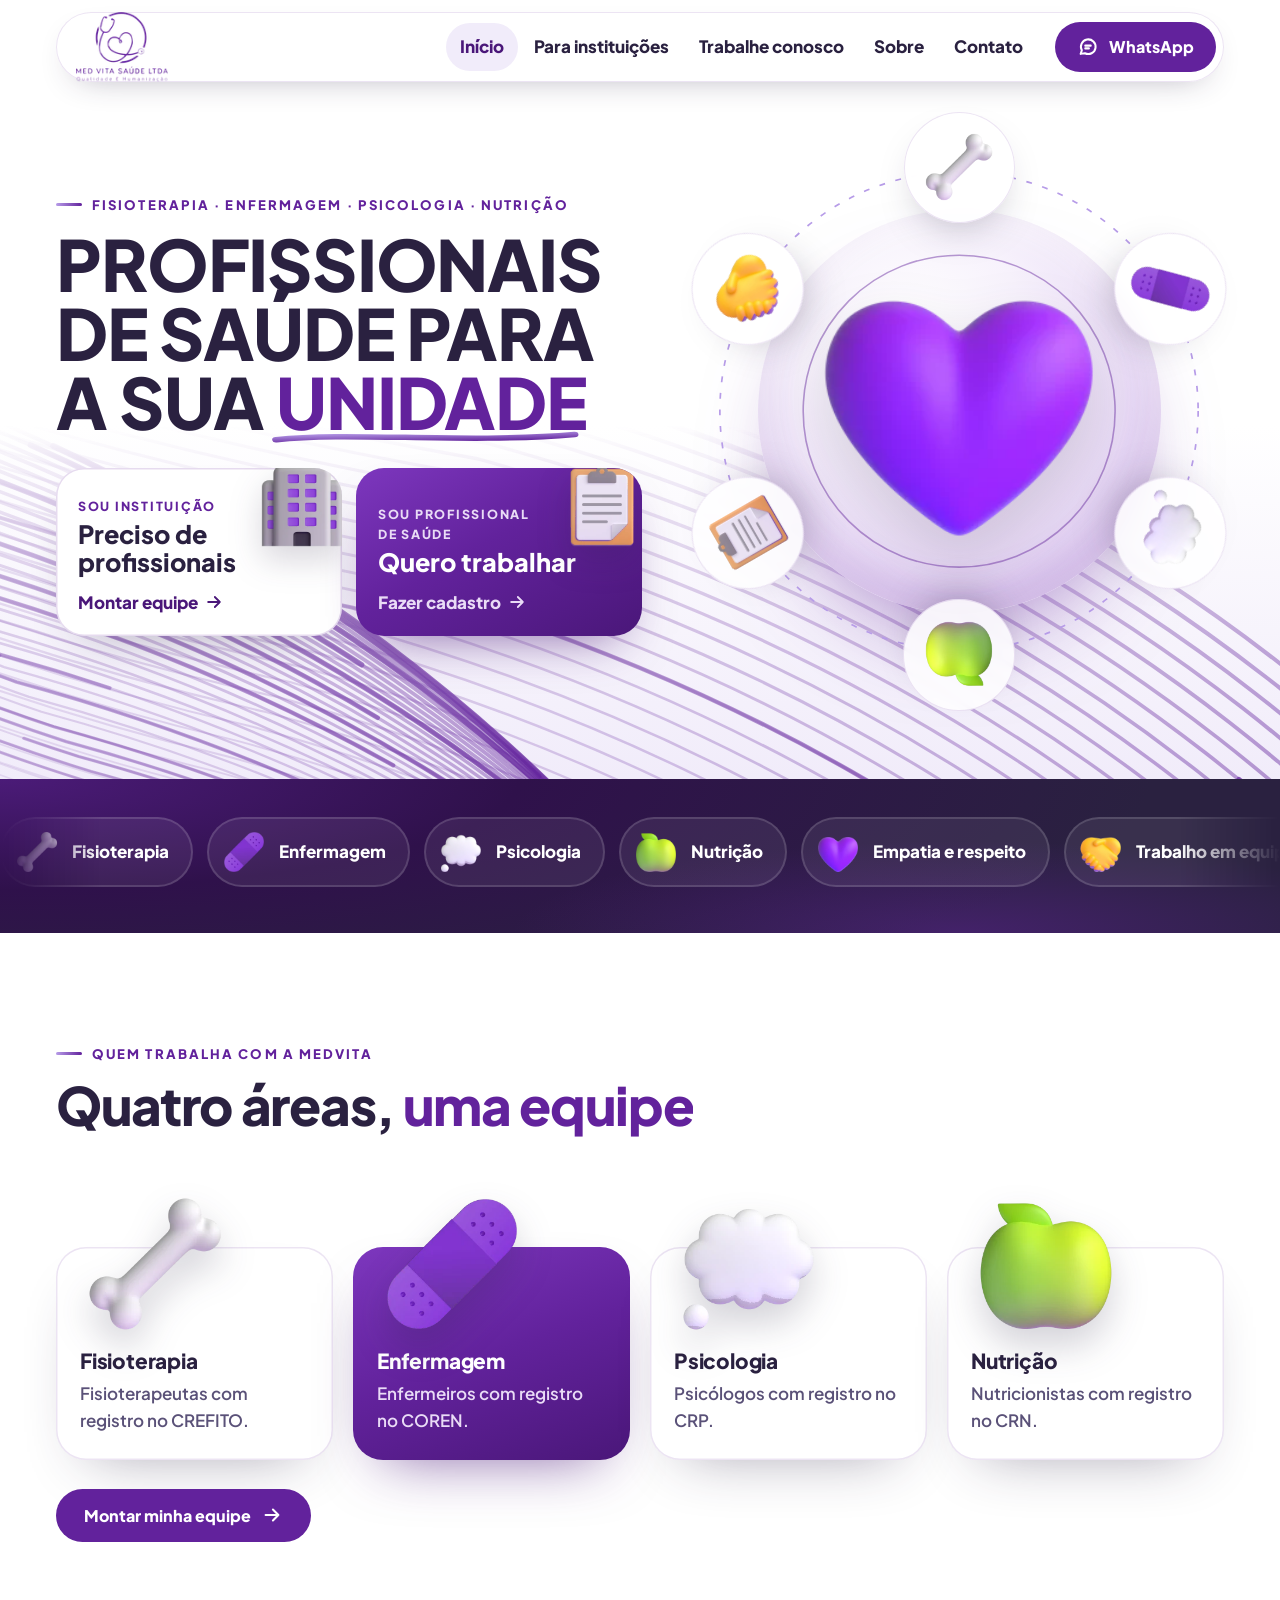
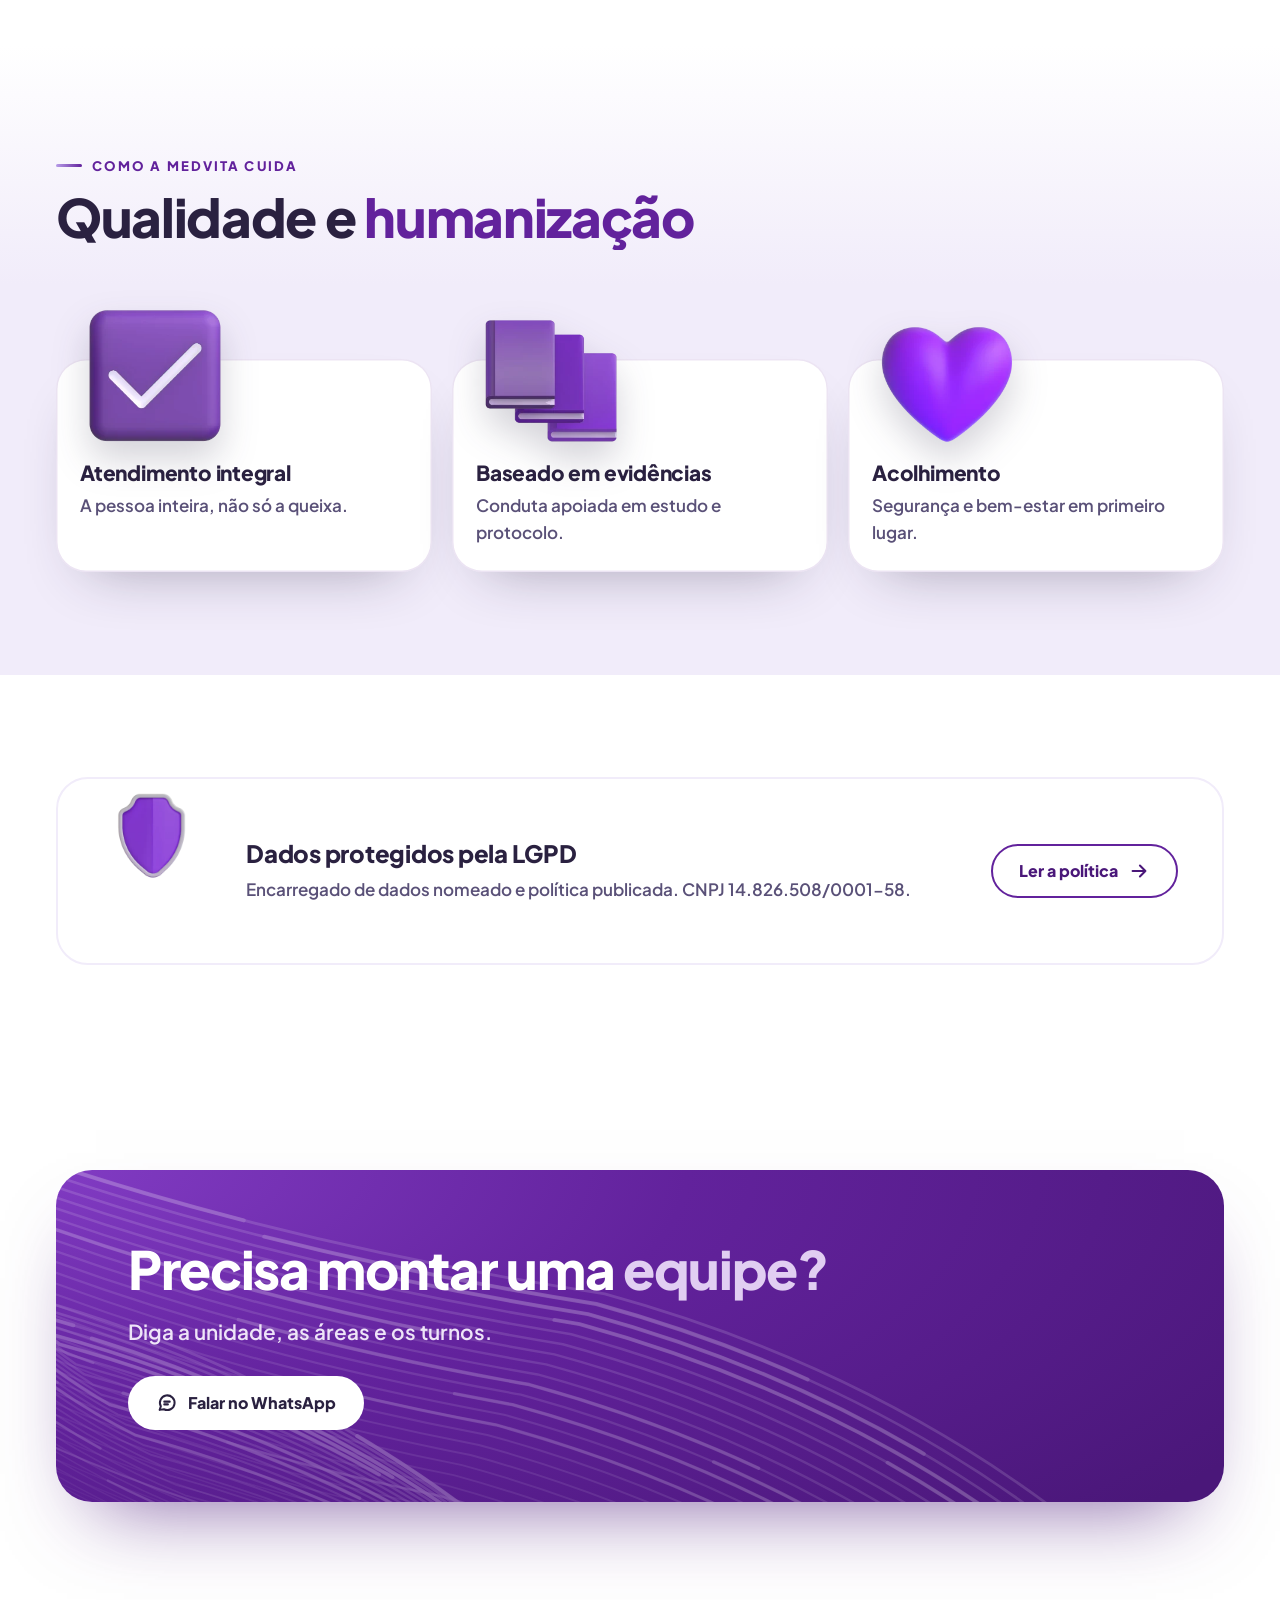
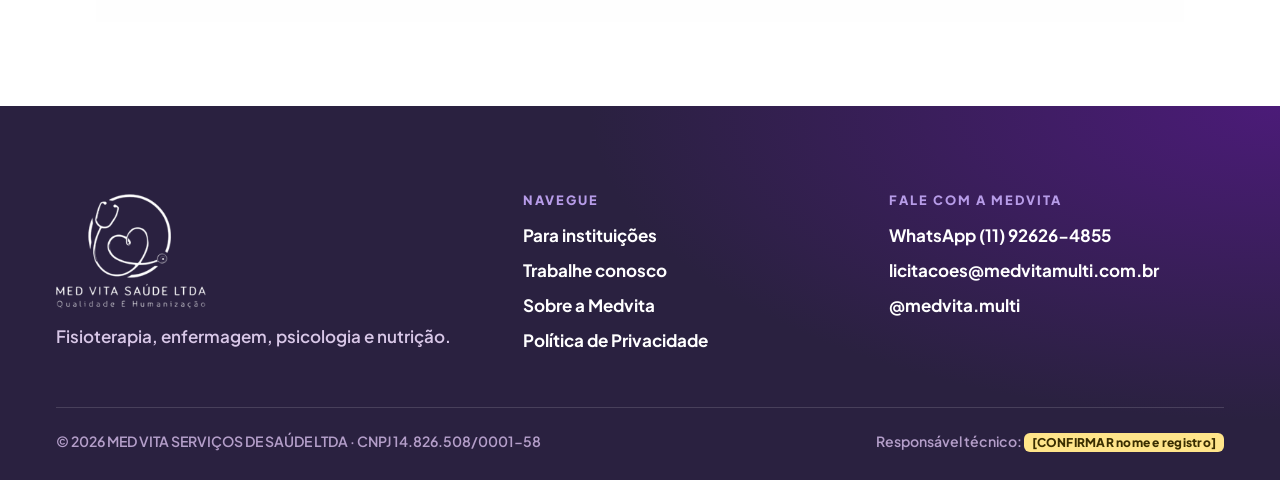
==== index.html @ 1e15c0a4 "Site da Medvita: primeira versão Co-Authored-By: Claude Opus 5.5 <noreply@anthropic.com> Claude-Sess" ====
<!DOCTYPE html>
<html lang="pt-BR">
<head>
<meta charset="UTF-8">
<meta name="viewport" content="width=device-width, initial-scale=1, viewport-fit=cover">
<script>document.documentElement.classList.add('js');try{if(sessionStorage.getItem('medvita-nav')==='1'&&!matchMedia('(prefers-reduced-motion: reduce)').matches){document.documentElement.classList.add('arriving');}sessionStorage.removeItem('medvita-nav')}catch(e){}</script>
<title>Medvita | Fisioterapia, enfermagem, psicologia e nutrição</title>
<meta name="description" content="Fisioterapeutas, enfermeiros, psicólogos e nutricionistas para instituições públicas e privadas. Monte a equipe e fale com a Medvita pelo WhatsApp.">
<link rel="canonical" href="https://dudugomes-student.github.io/medvita-site/">
<meta name="theme-color" content="#FFFFFF">
<meta property="og:title" content="Medvita | Fisioterapia, enfermagem, psicologia e nutrição">
<meta property="og:description" content="Fisioterapeutas, enfermeiros, psicólogos e nutricionistas para instituições públicas e privadas. Monte a equipe e fale com a Medvita pelo WhatsApp.">
<meta property="og:type" content="website">
<meta property="og:url" content="https://dudugomes-student.github.io/medvita-site/">
<meta property="og:image" content="https://dudugomes-student.github.io/medvita-site/assets/og-medvita.png">
<meta property="og:locale" content="pt_BR">
<meta name="twitter:card" content="summary_large_image">
<link rel="icon" href="assets/favicon.png" type="image/png">
<link rel="preload" href="fonts/plus-jakarta-sans-latin-800-normal.woff2" as="font" type="font/woff2" crossorigin>
<link rel="preload" href="fonts/plus-jakarta-sans-latin-600-normal.woff2" as="font" type="font/woff2" crossorigin>
<link rel="stylesheet" href="css/medvita.css">
<script type="application/ld+json">{"@context": "https://schema.org", "@type": "Organization", "name": "MED VITA SERVIÇOS DE SAÚDE LTDA", "alternateName": "Medvita", "url": "https://dudugomes-student.github.io/medvita-site/", "logo": "https://dudugomes-student.github.io/medvita-site/assets/logo.png", "telephone": "+55-11-92626-4855", "email": "licitacoes@medvitamulti.com.br", "taxID": "14.826.508/0001-58", "areaServed": "BR", "sameAs": ["https://www.instagram.com/medvita.multi/"]}</script><script src="js/main.js" defer></script><script src="js/paths-bg.js" defer></script><script src="js/motion.js" defer></script>
</head>
<body>
<a class="skip-link" href="#conteudo">Pular para o conteúdo</a>
<div class="curtain" aria-hidden="true"><div class="curtain-panel"><span class="curtain-badge"><img src="assets/logo-160.png" width="210" height="160" alt=""></span><span class="curtain-line"></span></div></div>
<div class="progress" aria-hidden="true"></div>
<svg width="0" height="0" style="position:absolute" aria-hidden="true" focusable="false"><defs><linearGradient id="traco" x1="0" y1="0" x2="1" y2="1"><stop offset="0" stop-color="#B79CE8"/><stop offset="1" stop-color="#62229C"/></linearGradient></defs></svg>
<header class="site-header">
  <div class="wrap header-bar">
    <a class="brand" href="index.html" aria-current="page"><picture><source type="image/webp" srcset="assets/logo-80.webp 105w, assets/logo-160.webp 210w" sizes="92px"><img src="assets/logo-80.png" srcset="assets/logo-80.png 105w, assets/logo-160.png 210w" sizes="92px" width="105" height="80" alt="Med Vita Saúde: página inicial"></picture></a>
    <button class="menu-toggle" type="button" aria-expanded="false" aria-controls="menu-principal" aria-label="Abrir menu"><svg class="icon i-open" viewBox="0 0 24 24" aria-hidden="true"><path d="M4 8h16M4 16h16"/></svg><svg class="icon i-close" viewBox="0 0 24 24" aria-hidden="true"><path d="m6 6 12 12M18 6 6 18"/></svg></button>
    <nav class="nav" id="menu-principal" aria-label="Principal">
      <ul class="nav-list"><li><a href="index.html" aria-current="page">Início</a></li><li><a href="para-instituicoes.html">Para instituições</a></li><li><a href="trabalhe-conosco.html">Trabalhe conosco</a></li><li><a href="sobre.html">Sobre</a></li><li><a href="contato.html">Contato</a></li></ul>
      <a class="btn btn-primary header-cta" href="https://wa.me/5511926264855" target="_blank" rel="noopener noreferrer"><svg class="icon" viewBox="0 0 24 24" aria-hidden="true"><path d="M4 19.5 5.3 15.6A8 8 0 1 1 8.6 18.8Z"/><path d="M9 10.5h6M9 13.5h4"/></svg><span>WhatsApp</span><span class="sr-only"> (abre em nova aba)</span></a>
    </nav>
  </div>
</header>
<main id="conteudo" tabindex="-1">
<section class="hero" aria-labelledby="hero-title"><div class="paths-bg" data-paths aria-hidden="true"></div>
  <div class="wrap hero-grid">
    <div>
      <p class="kicker">Fisioterapia · Enfermagem · Psicologia · Nutrição</p>
      <h1 class="display" id="hero-title" data-draw>Profissionais de saúde para a sua <span class="stroke">unidade<svg viewBox="0 0 100 10" preserveAspectRatio="none" aria-hidden="true"><path class="draw" pathLength="1" style="--delay:.5s;--dur:1.1s" d="M2 6.5C26 2.5 62 8.5 98 4"/></svg></span></h1>
      <div class="doors">
        <a class="door" data-tilt href="para-instituicoes.html"><img class="door-img" src="assets/3d/predio.webp" width="256" height="256" alt="" aria-hidden="true" loading="lazy" decoding="async"><small>Sou instituição</small><strong>Preciso de profissionais</strong><span class="go">Montar equipe <svg class="icon" viewBox="0 0 24 24" aria-hidden="true"><path d="M5 12h14M13 6l6 6-6 6"/></svg></span></a>
        <a class="door door-blue" data-tilt href="trabalhe-conosco.html"><img class="door-img" src="assets/3d/prancheta.webp" width="256" height="256" alt="" aria-hidden="true" loading="lazy" decoding="async"><small>Sou profissional de saúde</small><strong>Quero trabalhar</strong><span class="go">Fazer cadastro <svg class="icon" viewBox="0 0 24 24" aria-hidden="true"><path d="M5 12h14M13 6l6 6-6 6"/></svg></span></a>
      </div>
    </div>
    <figure class="orbit-stage" role="img" aria-label="Coração roxo em 3D no centro, com osso, curativo, balão de pensamento, maçã, prancheta e aperto de mãos girando em volta.">
  <span class="orbit-glow" aria-hidden="true"></span>
  <svg class="orbit-ring" viewBox="0 0 100 100" aria-hidden="true"><circle cx="50" cy="50" r="49"/></svg>
  <svg class="orbit-ring orbit-ring-2" viewBox="0 0 100 100" aria-hidden="true"><circle cx="50" cy="50" r="49"/></svg>
  <ul class="orbit" aria-hidden="true"><li style="--i:0;--n:6"><span class="orbit-item"><img class="orbit-img" src="assets/3d/osso.webp" width="256" height="256" alt="" aria-hidden="true" loading="lazy" decoding="async"></span></li><li style="--i:1;--n:6"><span class="orbit-item"><img class="orbit-img" src="assets/3d/curativo.webp" width="256" height="256" alt="" aria-hidden="true" loading="lazy" decoding="async"></span></li><li style="--i:2;--n:6"><span class="orbit-item"><img class="orbit-img" src="assets/3d/pensamento.webp" width="256" height="256" alt="" aria-hidden="true" loading="lazy" decoding="async"></span></li><li style="--i:3;--n:6"><span class="orbit-item"><img class="orbit-img" src="assets/3d/maca.webp" width="256" height="256" alt="" aria-hidden="true" loading="lazy" decoding="async"></span></li><li style="--i:4;--n:6"><span class="orbit-item"><img class="orbit-img" src="assets/3d/prancheta.webp" width="256" height="256" alt="" aria-hidden="true" loading="lazy" decoding="async"></span></li><li style="--i:5;--n:6"><span class="orbit-item"><img class="orbit-img" src="assets/3d/maos.webp" width="256" height="256" alt="" aria-hidden="true" loading="lazy" decoding="async"></span></li></ul>
  <span class="orbit-center" data-depth="0.15"><img class="orbit-hub" src="assets/3d/coracao.webp" width="256" height="256" alt="" aria-hidden="true" fetchpriority="high"></span>
</figure>
  </div>
</section>

<section class="band-navy band-thin" aria-label="Áreas e valores"><div class="marquee" aria-label="Áreas e valores"><ul class="mq-track"><li><img class="mq-img" src="assets/3d/osso.webp" width="256" height="256" alt="" aria-hidden="true" loading="lazy" decoding="async"><span>Fisioterapia</span></li><li><img class="mq-img" src="assets/3d/curativo.webp" width="256" height="256" alt="" aria-hidden="true" loading="lazy" decoding="async"><span>Enfermagem</span></li><li><img class="mq-img" src="assets/3d/pensamento.webp" width="256" height="256" alt="" aria-hidden="true" loading="lazy" decoding="async"><span>Psicologia</span></li><li><img class="mq-img" src="assets/3d/maca.webp" width="256" height="256" alt="" aria-hidden="true" loading="lazy" decoding="async"><span>Nutrição</span></li><li><img class="mq-img" src="assets/3d/coracao.webp" width="256" height="256" alt="" aria-hidden="true" loading="lazy" decoding="async"><span>Empatia e respeito</span></li><li><img class="mq-img" src="assets/3d/maos.webp" width="256" height="256" alt="" aria-hidden="true" loading="lazy" decoding="async"><span>Trabalho em equipe</span></li><li><img class="mq-img" src="assets/3d/escudo.webp" width="256" height="256" alt="" aria-hidden="true" loading="lazy" decoding="async"><span>Integridade</span></li><li><img class="mq-img" src="assets/3d/livros.webp" width="256" height="256" alt="" aria-hidden="true" loading="lazy" decoding="async"><span>Cuidado baseado em evidências</span></li></ul><ul class="mq-track" aria-hidden="true"><li><img class="mq-img" src="assets/3d/osso.webp" width="256" height="256" alt="" aria-hidden="true" loading="lazy" decoding="async"><span>Fisioterapia</span></li><li><img class="mq-img" src="assets/3d/curativo.webp" width="256" height="256" alt="" aria-hidden="true" loading="lazy" decoding="async"><span>Enfermagem</span></li><li><img class="mq-img" src="assets/3d/pensamento.webp" width="256" height="256" alt="" aria-hidden="true" loading="lazy" decoding="async"><span>Psicologia</span></li><li><img class="mq-img" src="assets/3d/maca.webp" width="256" height="256" alt="" aria-hidden="true" loading="lazy" decoding="async"><span>Nutrição</span></li><li><img class="mq-img" src="assets/3d/coracao.webp" width="256" height="256" alt="" aria-hidden="true" loading="lazy" decoding="async"><span>Empatia e respeito</span></li><li><img class="mq-img" src="assets/3d/maos.webp" width="256" height="256" alt="" aria-hidden="true" loading="lazy" decoding="async"><span>Trabalho em equipe</span></li><li><img class="mq-img" src="assets/3d/escudo.webp" width="256" height="256" alt="" aria-hidden="true" loading="lazy" decoding="async"><span>Integridade</span></li><li><img class="mq-img" src="assets/3d/livros.webp" width="256" height="256" alt="" aria-hidden="true" loading="lazy" decoding="async"><span>Cuidado baseado em evidências</span></li></ul></div></section>

<section class="section" aria-labelledby="areas-title"><div class="wrap">
  <div class="section-head reveal">
    <p class="kicker">Quem trabalha com a Medvita</p>
    <h2 class="title" id="areas-title">Quatro áreas, <span class="blue">uma equipe</span></h2>
  </div>
  <div class="tiles"><article class="tile reveal" data-tilt style="--d:0.00s"><span class="tile-art"><img class="art3d" src="assets/3d/osso.webp" width="256" height="256" alt="" aria-hidden="true" loading="lazy" decoding="async"></span><h3>Fisioterapia</h3><p>Fisioterapeutas com registro no CREFITO.</p></article><article class="tile tile-blue reveal" data-tilt style="--d:0.08s"><span class="tile-art"><img class="art3d" src="assets/3d/curativo.webp" width="256" height="256" alt="" aria-hidden="true" loading="lazy" decoding="async"></span><h3>Enfermagem</h3><p>Enfermeiros com registro no COREN.</p></article><article class="tile reveal" data-tilt style="--d:0.16s"><span class="tile-art"><img class="art3d" src="assets/3d/pensamento.webp" width="256" height="256" alt="" aria-hidden="true" loading="lazy" decoding="async"></span><h3>Psicologia</h3><p>Psicólogos com registro no CRP.</p></article><article class="tile reveal" data-tilt style="--d:0.24s"><span class="tile-art"><img class="art3d" src="assets/3d/maca.webp" width="256" height="256" alt="" aria-hidden="true" loading="lazy" decoding="async"></span><h3>Nutrição</h3><p>Nutricionistas com registro no CRN.</p></article></div>
  <div class="btn-row reveal"><a class="btn btn-primary" href="para-instituicoes.html"><span>Montar minha equipe</span><svg class="icon" viewBox="0 0 24 24" aria-hidden="true"><path d="M5 12h14M13 6l6 6-6 6"/></svg></a></div>
</div></section>

<section class="section section-sky" aria-labelledby="jeito-title"><div class="wrap">
  <div class="section-head reveal">
    <p class="kicker">Como a Medvita cuida</p>
    <h2 class="title" id="jeito-title">Qualidade e <span class="blue">humanização</span></h2>
  </div>
  <div class="tiles tiles-3"><article class="tile reveal" data-tilt style="--d:0.00s"><span class="tile-art"><img class="art3d" src="assets/3d/check.webp" width="256" height="256" alt="" aria-hidden="true" loading="lazy" decoding="async"></span><h3>Atendimento integral</h3><p>A pessoa inteira, não só a queixa.</p></article><article class="tile reveal" data-tilt style="--d:0.08s"><span class="tile-art"><img class="art3d" src="assets/3d/livros.webp" width="256" height="256" alt="" aria-hidden="true" loading="lazy" decoding="async"></span><h3>Baseado em evidências</h3><p>Conduta apoiada em estudo e protocolo.</p></article><article class="tile reveal" data-tilt style="--d:0.16s"><span class="tile-art"><img class="art3d" src="assets/3d/coracao.webp" width="256" height="256" alt="" aria-hidden="true" loading="lazy" decoding="async"></span><h3>Acolhimento</h3><p>Segurança e bem-estar em primeiro lugar.</p></article></div>
</div></section>

<section class="section" aria-label="Proteção de dados"><div class="wrap"><div class="trust reveal">
  <span class="float trust-float" data-depth="0.2"><img class="trust-art" src="assets/3d/escudo.webp" width="256" height="256" alt="" aria-hidden="true" loading="lazy" decoding="async"></span>
  <div><h2 class="subtitle">Dados protegidos pela LGPD</h2>
  <p>Encarregado de dados nomeado e política publicada. CNPJ 14.826.508/0001-58.</p></div>
  <a class="btn btn-outline" href="privacidade.html"><span>Ler a política</span><svg class="icon" viewBox="0 0 24 24" aria-hidden="true"><path d="M5 12h14M13 6l6 6-6 6"/></svg></a>
</div></div></section>

<section class="section" aria-labelledby="cta-title"><div class="wrap">
  <div class="cta reveal"><div class="paths-bg paths-light" data-paths aria-hidden="true"></div>
    <h2 class="title" id="cta-title">Precisa montar uma <span class="blue">equipe?</span></h2>
    <p class="lede">Diga a unidade, as áreas e os turnos.</p>
    <div class="btn-row"><a class="btn btn-white" href="https://wa.me/5511926264855" target="_blank" rel="noopener noreferrer"><svg class="icon" viewBox="0 0 24 24" aria-hidden="true"><path d="M4 19.5 5.3 15.6A8 8 0 1 1 8.6 18.8Z"/><path d="M9 10.5h6M9 13.5h4"/></svg><span>Falar no WhatsApp</span><span class="sr-only"> (abre em nova aba)</span></a></div>
  </div>
</div></section>

</main>
<footer class="site-footer">
  <div class="wrap">
    <div class="footer-grid">
      <div class="footer-brand">
        <img src="assets/logo-branco-160.png" width="210" height="160" alt="Med Vita Saúde: Qualidade e Humanização" loading="lazy">
        <p>Fisioterapia, enfermagem, psicologia e nutrição.</p>
      </div>
      <div>
        <h2>Navegue</h2>
        <ul>
          <li><a href="para-instituicoes.html">Para instituições</a></li>
          <li><a href="trabalhe-conosco.html">Trabalhe conosco</a></li>
          <li><a href="sobre.html">Sobre a Medvita</a></li>
          <li><a href="privacidade.html">Política de Privacidade</a></li>
        </ul>
      </div>
      <div>
        <h2>Fale com a Medvita</h2>
        <ul>
          <li><a href="https://wa.me/5511926264855" target="_blank" rel="noopener noreferrer">WhatsApp (11) 92626-4855<span class="sr-only"> (abre em nova aba)</span></a></li>
          <li><a href="mailto:licitacoes@medvitamulti.com.br">licitacoes@medvitamulti.com.br</a></li>
          <li><a href="https://www.instagram.com/medvita.multi/" target="_blank" rel="noopener noreferrer">@medvita.multi<span class="sr-only"> (abre em nova aba)</span></a></li>
        </ul>
      </div>
    </div>
    <div class="legal">
      <span>© <span data-year>2026</span> MED VITA SERVIÇOS DE SAÚDE LTDA · CNPJ 14.826.508/0001-58</span>
      <span>Responsável técnico: <mark class="confirmar">[CONFIRMAR nome e registro]</mark></span>
    </div>
  </div>
</footer>
<nav class="mobile-bar" aria-label="Atalhos">
  <a class="btn btn-primary" href="https://wa.me/5511926264855" target="_blank" rel="noopener noreferrer"><svg class="icon" viewBox="0 0 24 24" aria-hidden="true"><path d="M4 19.5 5.3 15.6A8 8 0 1 1 8.6 18.8Z"/><path d="M9 10.5h6M9 13.5h4"/></svg><span>WhatsApp</span><span class="sr-only"> (abre em nova aba)</span></a>
  <a class="btn btn-outline" href="para-instituicoes.html"><span>Montar equipe</span></a>
</nav>
</body>
</html>
---- css/medvita.css ----
/* Medvita — sistema visual "cuidado em equipe". Fonte da verdade dos tokens; ver DESIGN.md. */


@font-face { font-family: "Plus Jakarta Sans"; font-weight: 500; font-style: normal; font-display: swap; src: url("../fonts/plus-jakarta-sans-latin-500-normal.woff2") format("woff2"); }
@font-face { font-family: "Plus Jakarta Sans"; font-weight: 600; font-style: normal; font-display: swap; src: url("../fonts/plus-jakarta-sans-latin-600-normal.woff2") format("woff2"); }
@font-face { font-family: "Plus Jakarta Sans"; font-weight: 700; font-style: normal; font-display: swap; src: url("../fonts/plus-jakarta-sans-latin-700-normal.woff2") format("woff2"); }
@font-face { font-family: "Plus Jakarta Sans"; font-weight: 800; font-style: normal; font-display: swap; src: url("../fonts/plus-jakarta-sans-latin-800-normal.woff2") format("woff2"); }

:root {
  --blue: #62229C;        /* traço, destaques, botões */
  --blue-deep: #4A1779;   /* hover e texto pequeno em azul */
  --navy: #2A2140;        /* títulos */
  --gray: #5A5178;        /* texto de apoio */
  --sky: #F1ECFA;         /* preenchimentos, fundo de seção */
  --mist: #B79CE8;        /* início do degradê do traço */
  --white: #FFFFFF;
  --line: linear-gradient(90deg, var(--mist), var(--blue));
  --r-pill: 999px;
  --r-card: 28px;
  --gutter: clamp(16px, 4.5vw, 56px);
  --max: 1200px;
  --section: clamp(72px, 10vw, 136px);
  --ease: cubic-bezier(.22, 1, .36, 1);
  --shadow: 0 24px 60px -28px rgba(42, 33, 64, .28);
  color-scheme: light;
}

*, *::before, *::after { box-sizing: border-box; }
html { -webkit-text-size-adjust: 100%; scroll-behavior: smooth; scroll-padding-top: 96px; }
@media (prefers-reduced-motion: reduce) { html { scroll-behavior: auto; } }
body {
  margin: 0; font-family: "Plus Jakarta Sans", system-ui, sans-serif; font-weight: 600;
  font-size: clamp(1rem, .96rem + .2vw, 1.0625rem); line-height: 1.6; color: var(--navy);
  background: var(--white); text-rendering: optimizeLegibility; overflow-x: clip;
}
html.menu-open { overflow: hidden; }
img, svg { display: block; max-width: 100%; }
a { color: var(--blue-deep); text-decoration-thickness: 2px; text-underline-offset: 3px; }
a:hover { color: var(--blue); }
:focus-visible { outline: 3px solid var(--blue); outline-offset: 3px; border-radius: 6px; }
p { margin: 0 0 1em; }
h1, h2, h3 { margin: 0; line-height: 1.05; letter-spacing: -.01em; text-wrap: balance; }
.sr-only { position: absolute; width: 1px; height: 1px; padding: 0; margin: -1px; overflow: hidden; clip: rect(0 0 0 0); white-space: nowrap; border: 0; }
.skip-link { position: absolute; left: 16px; top: -60px; z-index: 100; background: var(--navy); color: var(--white); padding: 10px 18px; border-radius: var(--r-pill); }
.skip-link:focus { top: 12px; }
.wrap { width: min(100% - 2 * var(--gutter), var(--max)); margin-inline: auto; }

/* Tipografia */
.kicker { font-weight: 800; font-size: .8125rem; letter-spacing: .16em; text-transform: uppercase; color: var(--blue); margin: 0 0 14px; }
.display { font-weight: 800; text-transform: uppercase; font-size: clamp(2.3rem, 1.3rem + 4.2vw, 4.4rem); line-height: .98; }
.title { font-weight: 800; text-transform: uppercase; font-size: clamp(1.9rem, 1.2rem + 2.8vw, 3.4rem); line-height: 1.02; }
.subtitle { font-weight: 800; font-size: clamp(1.2rem, 1.05rem + .6vw, 1.5rem); line-height: 1.2; }
.lede { font-size: clamp(1.08rem, 1rem + .4vw, 1.3rem); color: var(--gray); max-width: 38em; }
.blue { color: var(--blue); }
.muted { color: var(--gray); }
/* Sublinhado em traço que se desenha sob a palavra-chave */
.stroke { position: relative; display: inline-block; white-space: nowrap; color: var(--blue); }
.stroke svg { position: absolute; left: -2%; right: -2%; width: 104%; bottom: -.16em; height: .3em; overflow: visible; }
.stroke path { fill: none; stroke: url(#traco); stroke-width: 2.6; stroke-linecap: round; }
@media (max-width: 600px) {
  .stroke { display: inline; white-space: normal; text-decoration: underline; text-decoration-color: var(--mist); text-decoration-thickness: .1em; text-underline-offset: .14em; }
  .stroke svg { display: none; }
}

/* Botões */
.btn {
  display: inline-flex; align-items: center; justify-content: center; gap: 10px; min-height: 52px; padding: 12px 26px;
  border-radius: var(--r-pill); border: 2px solid transparent; font: inherit; font-weight: 800; font-size: 1rem;
  text-decoration: none; cursor: pointer; transition: background .2s, color .2s, border-color .2s, transform .2s var(--ease);
}
.btn:active { transform: translateY(1px); }
.btn .icon { width: 22px; height: 22px; flex: none; }
.btn-primary { background: var(--blue); color: var(--white); }
.btn-primary:hover { background: var(--blue-deep); color: var(--white); }
.btn-outline { background: var(--white); color: var(--blue-deep); border-color: var(--blue); }
.btn-outline:hover { background: var(--sky); color: var(--blue-deep); }
.btn-white { background: var(--white); color: var(--navy); }
.btn-white:hover { background: var(--sky); color: var(--navy); }
.btn-row { display: flex; flex-wrap: wrap; gap: 12px; margin-top: 28px; }
.icon { width: 1.25em; height: 1.25em; flex: none; fill: none; stroke: currentColor; stroke-width: 2.2; stroke-linecap: round; stroke-linejoin: round; }

/* Cabeçalho */
.site-header { position: sticky; top: 0; z-index: 50; background: rgba(255,255,255,.92); backdrop-filter: blur(12px); -webkit-backdrop-filter: blur(12px); transition: box-shadow .25s; }
html.header-scrolled .site-header { box-shadow: 0 1px 0 rgba(42,33,64,.08), 0 10px 30px -18px rgba(42,33,64,.25); }
.header-bar { display: flex; align-items: center; justify-content: space-between; gap: 20px; min-height: 76px; }
.brand { display: block; flex: none; }
.brand img { width: 158px; height: auto; }
.nav { display: flex; align-items: center; gap: 8px; }
.nav-list { display: flex; gap: 2px; list-style: none; margin: 0; padding: 0; }
.nav-list a { display: block; padding: 10px 14px; border-radius: var(--r-pill); color: var(--navy); font-weight: 800; text-decoration: none; }
.nav-list a:hover { background: var(--sky); color: var(--navy); }
.nav-list a[aria-current="page"] { color: var(--blue); box-shadow: inset 0 -3px 0 var(--blue); border-radius: 0; }
.header-cta { min-height: 46px; padding: 10px 20px; margin-left: 10px; }
.menu-toggle { display: none; width: 48px; height: 48px; border-radius: 50%; border: 2px solid var(--sky); background: var(--white); color: var(--navy); cursor: pointer; padding: 0; }
.menu-toggle .icon { width: 24px; height: 24px; margin: auto; }
.menu-toggle .i-close { display: none; }
.menu-toggle[aria-expanded="true"] .i-open { display: none; }
.menu-toggle[aria-expanded="true"] .i-close { display: block; }
@media (max-width: 1020px) {
  .menu-toggle { display: grid; }
  .nav { position: fixed; inset: 76px 0 0; background: var(--white); flex-direction: column; align-items: stretch; gap: 0; padding: 12px var(--gutter) 40px; overflow-y: auto; visibility: hidden; opacity: 0; transform: translateY(-8px); transition: opacity .2s, transform .2s var(--ease), visibility 0s .2s; }
  .nav.is-open { visibility: visible; opacity: 1; transform: none; transition: opacity .2s, transform .25s var(--ease); }
  .nav-list { flex-direction: column; }
  .nav-list a { padding: 16px 4px; font-size: 1.35rem; border-radius: 0; border-bottom: 1px solid var(--sky); }
  .nav-list a[aria-current="page"] { box-shadow: inset 4px 0 0 var(--blue); padding-left: 16px; }
  .header-cta { margin: 24px 0 0; }
}

/* Seções */
main { display: block; }
.section { padding-block: var(--section); }
.section-sky { background: linear-gradient(180deg, var(--white), var(--sky) 38%); }
.section-head { max-width: 760px; margin-bottom: clamp(32px, 5vw, 56px); }
.section-head .lede { margin-top: 18px; }

/* Topo */
.hero { padding-block: clamp(36px, 6vw, 80px) clamp(56px, 8vw, 104px); background: linear-gradient(180deg, var(--white) 55%, var(--sky)); }
.hero-grid { display: grid; grid-template-columns: minmax(0, 1.2fr) minmax(0, .8fr); gap: clamp(24px, 4vw, 56px); align-items: center; }
.hero .lede { margin-top: 24px; }
.hero-note { margin: 18px 0 0; font-weight: 800; color: var(--navy); }
@media (max-width: 860px) { .hero-grid { grid-template-columns: 1fr; } .hero-art { max-width: 520px; margin-inline: auto; width: 100%; } }
/* traço que se desenha (sublinhado dos títulos) */
.js .draw { stroke-dasharray: 1; stroke-dashoffset: 1; }
.js .is-drawn .draw { animation: draw var(--dur, 1.6s) var(--ease) var(--delay, 0s) forwards; }
@keyframes draw { to { stroke-dashoffset: 0; } }
.page-hero { padding-block: clamp(36px, 6vw, 80px) clamp(40px, 6vw, 72px); background: linear-gradient(180deg, var(--white) 40%, var(--sky)); }
.page-hero .lede { margin-top: 22px; }
.crumbs { font-size: .9rem; color: var(--gray); margin-bottom: 18px; }
.crumbs a { color: var(--gray); }

/* Fundo de curvas que fluem (js/paths-bg.js) */
.hero, .page-hero { position: relative; isolation: isolate; overflow: hidden; }
.paths-bg { position: absolute; inset: 0; z-index: -1; color: var(--blue); pointer-events: none;
  -webkit-mask-image: linear-gradient(90deg, rgba(0,0,0,.32) 0%, rgba(0,0,0,.32) 42%, #000 78%);
          mask-image: linear-gradient(90deg, rgba(0,0,0,.32) 0%, rgba(0,0,0,.32) 42%, #000 78%); }
.paths-bg svg { position: absolute; inset: 0; width: 100%; height: 100%; }
.paths-bg.paths-light { color: var(--mist); z-index: 0; -webkit-mask-image: none; mask-image: none; opacity: .45; }
.cta > :not(.paths-bg) { position: relative; z-index: 1; }
@media (max-width: 860px) { .paths-bg { -webkit-mask-image: linear-gradient(180deg, rgba(0,0,0,.3), rgba(0,0,0,.3) 55%, #000); mask-image: linear-gradient(180deg, rgba(0,0,0,.3), rgba(0,0,0,.3) 55%, #000); } }

/* Duas portas: hospital / médico */
.doors { display: grid; grid-template-columns: repeat(2, minmax(0, 1fr)); gap: 16px; margin-top: 36px; max-width: 640px; }
.door { display: flex; flex-direction: column; gap: 4px; padding: 20px 22px; border-radius: 22px; background: var(--white); border: 2px solid var(--sky); text-decoration: none; color: var(--navy); transition: border-color .2s, transform .25s var(--ease), box-shadow .25s; }
.door:hover { border-color: var(--blue); color: var(--navy); transform: translateY(-3px); box-shadow: var(--shadow); }
.door small { font-size: .78rem; font-weight: 800; letter-spacing: .14em; text-transform: uppercase; color: var(--blue); }
.door strong { font-weight: 800; font-size: 1.08rem; line-height: 1.3; }
.door .go .icon { width: 20px; height: 20px; transition: transform .25s var(--ease); }
.door:hover .go .icon { transform: translateX(4px); }
.door .go { margin-top: 8px; font-weight: 800; color: var(--blue-deep); display: inline-flex; gap: 6px; align-items: center; }
@media (max-width: 520px) { .doors { grid-template-columns: 1fr; } }

/* Chips de especialidade */
.chips { display: flex; flex-wrap: wrap; gap: 10px; list-style: none; margin: 0; padding: 0; }
.chips li { padding: 10px 20px; border-radius: var(--r-pill); border: 2.5px solid var(--blue); background: var(--white); color: var(--blue-deep); font-weight: 800; }
.chips li:nth-child(5n+2) { background: var(--blue); color: var(--white); }

/* Cartões de serviço */
.cards { display: grid; grid-template-columns: repeat(auto-fit, minmax(min(100%, 250px), 1fr)); gap: 18px; }
.card { background: var(--white); border-radius: var(--r-card); padding: 28px; box-shadow: var(--shadow); border: 1px solid rgba(98,34,156,.12); }
.card .card-icon { width: 52px; height: 52px; border-radius: 50%; background: var(--sky); color: var(--blue); display: grid; place-items: center; margin-bottom: 18px; }
.card .card-icon .icon { width: 28px; height: 28px; stroke-width: 2.4; }
.card h3 { font-weight: 800; font-size: 1.25rem; line-height: 1.2; margin-bottom: 10px; }
.card p { color: var(--gray); margin: 0; }

/* Etapas ligadas pelo traço */
.steps { position: relative; display: grid; grid-template-columns: repeat(4, minmax(0, 1fr)); gap: 24px; list-style: none; margin: 0; padding: 0; counter-reset: step; }
.steps::before { content: ""; position: absolute; top: 27px; left: 28px; right: 28px; height: 4px; border-radius: 4px; background: var(--line); transform-origin: left; }
.js .steps:not(.is-drawn)::before { transform: scaleX(0); }
.js .steps.is-drawn::before { transition: transform 1.4s var(--ease); }
.steps li { position: relative; counter-increment: step; }
.steps li::before { content: counter(step); display: grid; place-items: center; width: 58px; height: 58px; border-radius: 50%; background: var(--white); border: 4px solid var(--blue); color: var(--blue); font-weight: 800; font-size: 1.4rem; margin-bottom: 18px; position: relative; }
.steps h3 { font-weight: 800; font-size: 1.2rem; margin-bottom: 8px; }
.steps p { color: var(--gray); margin: 0; }
@media (min-width: 861px) { .steps-3 { grid-template-columns: repeat(3, minmax(0, 1fr)); } }
@media (max-width: 860px) {
  .steps { grid-template-columns: 1fr; gap: 28px; }
  .steps::before { top: 28px; bottom: 28px; left: 27px; right: auto; width: 4px; height: auto; background: linear-gradient(180deg, var(--mist), var(--blue)); transform-origin: top; }
  .js .steps:not(.is-drawn)::before { transform: scaleY(0); }
  .steps li { padding-left: 80px; min-height: 58px; }
  .steps li::before { position: absolute; left: 0; top: 0; margin: 0; }
}

/* Situações (perguntas de quem vive o problema) */
.situations { display: grid; grid-template-columns: repeat(auto-fit, minmax(min(100%, 260px), 1fr)); gap: 16px; list-style: none; margin: 0; padding: 0; }
.situations li { background: var(--white); border-radius: 24px; padding: 24px 26px; border-left: 5px solid var(--blue); box-shadow: var(--shadow); }
.situations strong { display: block; font-weight: 800; font-size: 1.2rem; line-height: 1.25; margin-bottom: 8px; }
.situations span { color: var(--gray); }

/* Bloco dividido: texto + arte ou faixa */
.split { display: grid; grid-template-columns: minmax(0, 1fr) minmax(0, 1fr); gap: clamp(28px, 5vw, 72px); align-items: center; }
@media (max-width: 860px) { .split { grid-template-columns: 1fr; } }
.facts { display: grid; gap: 0; margin: 0; }
.facts div { display: grid; grid-template-columns: 180px 1fr; gap: 16px; padding: 16px 0; border-bottom: 1px solid var(--sky); }
.facts dt { font-weight: 800; color: var(--gray); }
.facts dd { margin: 0; font-weight: 800; }
@media (max-width: 520px) { .facts div { grid-template-columns: 1fr; gap: 2px; } }
.checklist { list-style: none; padding: 0; margin: 0; display: grid; gap: 12px; }
.checklist li { position: relative; padding-left: 36px; }
.checklist li::before { content: ""; position: absolute; left: 0; top: .3em; width: 22px; height: 22px; border-radius: 50%; background: var(--sky) url("data:image/svg+xml,%3Csvg xmlns='http://www.w3.org/2000/svg' viewBox='0 0 24 24' fill='none' stroke='%232475A3' stroke-width='3.2' stroke-linecap='round' stroke-linejoin='round'%3E%3Cpath d='m6 12.5 4 4 8-9'/%3E%3C/svg%3E") center / 15px no-repeat; }

/* Integridade */
.trust { display: grid; grid-template-columns: auto 1fr auto; gap: clamp(20px, 4vw, 48px); align-items: center; background: var(--white); border-radius: 32px; padding: clamp(28px, 4vw, 44px); border: 2px solid var(--sky); }
.trust .seal { width: 84px; height: 84px; border-radius: 50%; background: var(--sky); color: var(--blue); display: grid; place-items: center; }
.trust .seal .icon { width: 44px; height: 44px; stroke-width: 2; }
.trust p { margin: 8px 0 0; color: var(--gray); }
@media (max-width: 860px) { .trust { grid-template-columns: 1fr; } }

/* Formulários (preparam a mensagem do WhatsApp) */
.form-card { background: var(--white); border-radius: 32px; padding: clamp(24px, 4vw, 44px); box-shadow: var(--shadow); border: 1px solid rgba(98,34,156,.14); }
.form-grid { display: grid; grid-template-columns: repeat(2, minmax(0, 1fr)); gap: 18px 16px; }
.form-grid .full { grid-column: 1 / -1; }
@media (max-width: 620px) { .form-grid { grid-template-columns: 1fr; } }
.field label, .field legend { display: block; font-weight: 800; margin-bottom: 8px; }
.field .hint { display: block; font-weight: 600; font-size: .9rem; color: var(--gray); margin-top: 6px; }
.field input, .field select, .field textarea {
  width: 100%; min-height: 52px; padding: 12px 16px; border-radius: 16px; border: 2px solid #DAC8EB; background: var(--white);
  font: inherit; color: var(--navy); transition: border-color .2s, box-shadow .2s;
}
.field textarea { min-height: 130px; resize: vertical; }
.field input:focus, .field select:focus, .field textarea:focus { outline: none; border-color: var(--blue); box-shadow: 0 0 0 4px rgba(98,34,156,.18); }
.field fieldset { border: 0; padding: 0; margin: 0; }
.options { display: flex; flex-wrap: wrap; gap: 10px; }
.options label { display: inline-flex; align-items: center; gap: 8px; margin: 0; padding: 10px 16px; border-radius: var(--r-pill); border: 2px solid #DAC8EB; font-weight: 800; cursor: pointer; }
.options input { width: 18px; height: 18px; min-height: 0; accent-color: var(--blue); margin: 0; }
.options label:has(input:checked) { border-color: var(--blue); background: var(--sky); }
.form-foot { display: flex; flex-wrap: wrap; align-items: center; gap: 16px 24px; margin-top: 24px; }
.form-foot p { margin: 0; font-size: .92rem; color: var(--gray); max-width: 36em; }
.form-result { margin-top: 20px; padding: 18px 20px; border-radius: 20px; background: var(--sky); }
.form-result p { margin: 0 0 12px; font-weight: 800; }

/* Contato */
.channels { display: grid; grid-template-columns: repeat(auto-fit, minmax(min(100%, 230px), 1fr)); gap: 16px; }
.channel { display: block; padding: 24px; border-radius: 24px; background: var(--white); border: 2px solid var(--sky); text-decoration: none; color: var(--navy); }
a.channel:hover { border-color: var(--blue); color: var(--navy); }
.channel small { display: block; font-weight: 800; letter-spacing: .14em; text-transform: uppercase; font-size: .76rem; color: var(--blue); margin-bottom: 6px; }
.channel strong { font-weight: 800; font-size: 1.2rem; overflow-wrap: anywhere; }
.channel span { display: block; color: var(--gray); margin-top: 4px; }

/* Texto longo (políticas) */
.prose { max-width: 760px; }
.prose h2 { font-weight: 800; font-size: 1.45rem; line-height: 1.2; margin: 44px 0 14px; }
.prose ul { padding-left: 1.2em; margin: 0 0 1em; }
.prose li { margin-bottom: .4em; }
.prose p, .prose li { color: #423350; }

/* Chamada final */
.cta { background: var(--navy); color: var(--white); border-radius: 36px; padding: clamp(32px, 6vw, 72px); position: relative; overflow: hidden; }
.cta .title { color: var(--white); max-width: 14em; }
.cta .lede { color: #D8C7E7; margin-top: 18px; }
.cta .blue { color: var(--mist); }

/* Rodapé */
.site-footer { padding: clamp(56px, 8vw, 88px) 0 calc(28px + env(safe-area-inset-bottom)); background: var(--sky); margin-top: var(--section); }
.footer-grid { display: grid; grid-template-columns: 1.3fr 1fr 1fr; gap: 32px; }
.footer-grid h2 { font-size: .8rem; font-weight: 800; letter-spacing: .16em; text-transform: uppercase; color: var(--blue); margin-bottom: 14px; }
.footer-grid ul { list-style: none; margin: 0; padding: 0; display: grid; gap: 8px; }
.footer-grid a { color: var(--navy); text-decoration: none; font-weight: 700; }
.footer-grid a:hover { color: var(--blue); text-decoration: underline; }
.footer-brand img { width: 170px; height: auto; margin-bottom: 14px; }
.footer-brand p { color: var(--gray); max-width: 26em; }
.legal { margin-top: 40px; padding-top: 22px; border-top: 1px solid #DAC8EB; font-size: .88rem; color: var(--gray); display: flex; flex-wrap: wrap; gap: 6px 20px; justify-content: space-between; }
@media (max-width: 860px) { .footer-grid { grid-template-columns: 1fr; } }

/* Barra fixa de contato no celular */
.mobile-bar { display: none; }
@media (max-width: 760px) {
  .mobile-bar { display: grid; grid-template-columns: 1fr 1fr; gap: 10px; position: fixed; left: 12px; right: 12px; bottom: calc(12px + env(safe-area-inset-bottom)); z-index: 40; padding: 8px; border-radius: 26px; background: rgba(255,255,255,.94); backdrop-filter: blur(10px); -webkit-backdrop-filter: blur(10px); box-shadow: 0 14px 40px -12px rgba(42,33,64,.35); transition: transform .3s var(--ease); }
  .mobile-bar .btn { min-height: 48px; padding: 10px 12px; font-size: .95rem; }
  html.menu-open .mobile-bar { transform: translateY(140%); }
  .site-footer { padding-bottom: calc(110px + env(safe-area-inset-bottom)); }
}

/* Entradas */
.js .reveal { opacity: 0; translate: 0 26px; scale: .98; transition: opacity .8s var(--ease), translate .9s var(--ease), scale .9s var(--ease); transition-delay: var(--d, 0s); }
.js .reveal.is-in { opacity: 1; translate: none; scale: none; }
@media (prefers-reduced-motion: reduce) {
  .js .reveal { opacity: 1; translate: none; scale: none; transition: none; }
  .js .draw { stroke-dashoffset: 0; animation: none !important; }
  .js .is-drawn .map.draw, .js .map.draw { fill-opacity: 1; }
  .js .pop, .js .fade { opacity: 1; animation: none !important; }
  .js .draw { stroke-dasharray: none; }
  .js .is-drawn .ring { animation: none; }
  .js .steps:not(.is-drawn)::before { transform: none; }
  .btn, .door { transition: none; }
}

/* ===== Ilustrações 3D, busca de plantões e montar equipe ===== */
.art3d { width: 100%; height: auto; }
.hero-art { margin: 0; }
.hero-art .art3d { max-width: 640px; margin-left: auto; filter: drop-shadow(0 30px 40px rgba(42,33,64,.08)); }
.page-hero-split .split { align-items: center; }
.page-hero-split figure { margin: 0; }
.art-steth { max-width: 300px; margin: 0 auto; }
.art-hosp { max-width: 420px; margin: 0 auto; }
.page-hero-split figure > img[src*="mapPins"] { max-width: 520px; margin-left: auto; }
.section-tight { padding-block: clamp(28px, 4vw, 48px); }
.hero .display { margin-bottom: 8px; }

.door-blue { background: var(--blue); border-color: var(--blue); color: var(--white); }
.door-blue small, .door-blue .go { color: #E9DBF6; }
.door-blue:hover { color: var(--white); border-color: var(--blue-deep); background: var(--blue-deep); }
.door strong { font-size: 1.3rem; font-weight: 800; }

.stats { display: grid; grid-template-columns: repeat(3, minmax(0, 1fr)); gap: 16px; margin: 0; }
.stats div { background: var(--white); border: 2px solid var(--sky); border-radius: 26px; padding: 22px 26px; display: flex; flex-direction: column-reverse; }
.stats dd { margin: 0; font-weight: 800; font-size: clamp(2.6rem, 2rem + 2.4vw, 4rem); line-height: 1; color: var(--blue); }
.stats dt { font-weight: 800; color: var(--gray); margin-top: 6px; }
@media (max-width: 620px) { .stats { grid-template-columns: 1fr; } .stats div { flex-direction: row-reverse; justify-content: flex-end; align-items: center; gap: 16px; padding: 16px 20px; } .stats dd { font-size: 2.4rem; min-width: 64px; } .stats dt { margin: 0; } }

.tiles { display: grid; grid-template-columns: repeat(4, minmax(0, 1fr)); gap: 16px; }
.tile { background: var(--white); border-radius: var(--r-card); padding: 18px 20px 24px; border: 1px solid rgba(98,34,156,.12); box-shadow: var(--shadow); text-align: center; }
.tile img { width: 100%; max-width: 190px; height: 130px; object-fit: contain; margin: 0 auto 10px; }
.tile h3 { font-weight: 800; font-size: 1.15rem; line-height: 1.2; margin-bottom: 4px; }
.tile p { margin: 0; color: var(--gray); }
@media (max-width: 960px) { .tiles { grid-template-columns: repeat(2, minmax(0, 1fr)); } }
@media (max-width: 420px) { .tile img { height: 100px; } .tile h3 { font-size: 1rem; } .tile p { font-size: .9rem; } .tile { padding: 14px 12px 18px; } }

.quick-search { display: flex; align-items: center; gap: 8px; margin: 26px 0 18px; padding: 6px 6px 6px 18px; background: var(--white); border: 2px solid #DAC8EB; border-radius: var(--r-pill); }
.quick-search:focus-within { border-color: var(--blue); box-shadow: 0 0 0 4px rgba(98,34,156,.18); }
.quick-search .icon { color: var(--blue); width: 22px; height: 22px; }
.quick-search input { flex: 1; min-width: 0; border: 0; font: inherit; font-weight: 700; color: var(--navy); background: transparent; padding: 10px 4px; outline: none; }
.quick-search .btn { min-height: 46px; padding: 10px 22px; }
.chips-link li { padding: 0; border: 0; background: none; }
.chips-link a { display: block; padding: 8px 16px; border-radius: var(--r-pill); border: 2.5px solid var(--blue); background: var(--white); color: var(--blue-deep); font-weight: 800; text-decoration: none; }
.chips-link a:hover { background: var(--blue); color: var(--white); }
.chips li:nth-child(5n+2) a { background: var(--white); color: var(--blue-deep); }

/* Busca */
.section-search { padding-top: clamp(24px, 4vw, 40px); }
.filters { display: grid; grid-template-columns: minmax(0, 2fr) minmax(0, 1fr) minmax(0, 1fr); gap: 12px; align-items: end; position: sticky; top: 84px; z-index: 5; background: rgba(255,255,255,.94); backdrop-filter: blur(10px); -webkit-backdrop-filter: blur(10px); padding: 14px; border-radius: 28px; box-shadow: var(--shadow); border: 1px solid rgba(98,34,156,.14); }
.filter-q { display: flex; align-items: center; gap: 8px; padding: 0 14px; border: 2px solid #DAC8EB; border-radius: 18px; min-height: 52px; }
.filter-q:focus-within, .filter-sel select:focus { border-color: var(--blue); box-shadow: 0 0 0 4px rgba(98,34,156,.18); outline: none; }
.filter-q .icon { color: var(--blue); width: 22px; height: 22px; }
.filter-q input { flex: 1; min-width: 0; border: 0; outline: none; font: inherit; font-weight: 700; color: var(--navy); background: transparent; min-height: 48px; }
.filter-sel label { display: block; font-size: .78rem; font-weight: 800; letter-spacing: .12em; text-transform: uppercase; color: var(--blue); margin: 0 0 4px 6px; }
.filter-sel select { width: 100%; min-height: 52px; padding: 0 14px; border-radius: 18px; border: 2px solid #DAC8EB; background: var(--white); font: inherit; font-weight: 700; color: var(--navy); }
.filter-tipo { grid-column: 1 / -1; display: flex; flex-wrap: wrap; gap: 8px; border: 0; margin: 0; padding: 0; }
.filter-tipo label { display: inline-flex; align-items: center; gap: 6px; padding: 8px 16px; border-radius: var(--r-pill); border: 2px solid #DAC8EB; font-weight: 800; cursor: pointer; }
.filter-tipo input { position: absolute; opacity: 0; pointer-events: none; }
.filter-tipo label:has(input:checked) { background: var(--blue); border-color: var(--blue); color: var(--white); }
.filter-tipo label:has(input:focus-visible) { outline: 3px solid var(--blue); outline-offset: 3px; }
@media (max-width: 760px) {
  .filters { grid-template-columns: 1fr 1fr; top: 80px; padding: 10px; border-radius: 22px; gap: 8px; }
  .filter-q { grid-column: 1 / -1; }
  .filter-sel label { margin-left: 4px; }
  .filter-tipo { flex-wrap: nowrap; overflow-x: auto; scrollbar-width: none; }
  .filter-tipo label { white-space: nowrap; padding: 6px 12px; font-size: .9rem; }
}
.results-count { font-weight: 800; color: var(--blue); margin: 22px 0 14px; }
.units { list-style: none; margin: 0; padding: 0; display: grid; grid-template-columns: repeat(auto-fill, minmax(min(100%, 330px), 1fr)); gap: 16px; }
.unit { display: grid; grid-template-columns: 92px 1fr; grid-template-rows: 1fr auto; gap: 4px 16px; background: var(--white); border-radius: 26px; padding: 18px; border: 1px solid rgba(98,34,156,.14); box-shadow: 0 18px 40px -30px rgba(42,33,64,.4); transition: transform .25s var(--ease), box-shadow .25s; }
.unit:hover { box-shadow: var(--shadow); }
.unit[hidden] { display: none; }
.unit-art { grid-row: 1 / 3; background: linear-gradient(180deg, #F8F3FC, var(--sky)); border-radius: 20px; display: grid; place-items: center; align-self: start; aspect-ratio: 1; }
.unit-img { width: 84%; height: auto; }
.unit-type { margin: 0; font-size: .74rem; font-weight: 800; letter-spacing: .12em; text-transform: uppercase; color: var(--blue); }
.unit h3 { font-weight: 800; font-size: 1.08rem; line-height: 1.25; margin: 2px 0 4px; }
.unit-place { display: flex; align-items: center; gap: 4px; margin: 0 0 8px; color: var(--gray); font-weight: 700; font-size: .95rem; }
.unit-place .icon { width: 16px; height: 16px; color: var(--blue); }
.mini-chips { list-style: none; display: flex; flex-wrap: wrap; gap: 6px; margin: 0; padding: 0; }
.mini-chips li { font-size: .82rem; font-weight: 800; padding: 4px 10px; border-radius: var(--r-pill); background: var(--sky); color: var(--blue-deep); }
.mini-chips li.is-hit { background: var(--blue); color: var(--white); }
.unit-cta { grid-column: 2; justify-self: start; min-height: 44px; padding: 8px 18px; margin-top: 10px; font-size: .95rem; }
@media (max-width: 420px) { .unit { grid-template-columns: 72px 1fr; padding: 14px; } .unit-cta { grid-column: 1 / -1; justify-self: stretch; } }
.empty { text-align: center; padding: 40px 16px 8px; }
.empty-art { width: 200px; height: auto; margin: 0 auto 12px; }
.empty .muted { margin: 8px auto 20px; max-width: 30em; }

/* Montar equipe (hospitais) */
.team-builder { display: grid; grid-template-columns: minmax(0, 1.4fr) minmax(0, 1fr); gap: clamp(20px, 3vw, 36px); align-items: start; }
.picks { border: 0; margin: 0; padding: 0; display: flex; flex-wrap: wrap; gap: 10px; align-content: flex-start; }
.pick { cursor: pointer; }
.pick input { position: absolute; opacity: 0; width: 1px; height: 1px; }
.pick span { display: inline-flex; align-items: center; gap: 8px; padding: 12px 20px; border-radius: var(--r-pill); border: 2.5px solid var(--blue); background: var(--white); color: var(--blue-deep); font-weight: 800; transition: background .2s, color .2s, transform .2s var(--ease); }
.pick span::before { content: "+"; font-weight: 800; }
.pick input:checked + span { background: var(--blue); color: var(--white); }
.pick input:checked + span::before { content: "✓"; }
.pick input:focus-visible + span { outline: 3px solid var(--blue); outline-offset: 3px; }
.pick:hover span { transform: translateY(-2px); }
.team-side { position: sticky; top: 96px; display: grid; gap: 16px; background: var(--white); border-radius: 30px; padding: clamp(20px, 3vw, 30px); box-shadow: var(--shadow); border: 1px solid rgba(98,34,156,.14); }
.team-summary { display: grid; grid-template-columns: auto 1fr; gap: 14px; align-items: center; padding-bottom: 14px; border-bottom: 2px solid var(--sky); }
.team-big { margin: 0; font-weight: 800; font-size: 3.4rem; line-height: 1; color: var(--blue); min-width: 1.2ch; }
.team-summary .muted { margin: 0; font-weight: 700; }
.team-side .hint { margin: -6px 0 0; font-size: .88rem; }
.team-side .btn { width: 100%; }
@media (max-width: 860px) { .team-builder { grid-template-columns: 1fr; } .team-side { position: static; } }

/* Integridade e contato com 3D */
.trust-art { width: 96px; height: auto; }
.channels .channel-art { text-align: center; padding: 18px 20px 24px; }
.channel-img { width: 150px; height: 110px; object-fit: contain; margin: 0 auto 8px; }
.contact-note { margin-top: 28px; text-align: center; }
@media (max-width: 860px) { .art-steth { max-width: 190px; } .art-hosp { max-width: 300px; } .page-hero-split figure > img[src*="mapPins"] { max-width: 360px; margin-inline: auto; } }

/* ===================== Movimento ===================== */

/* Transição de página: cortina azul com o logo */
.curtain { position: fixed; inset: 0; z-index: 300; pointer-events: none; overflow: hidden; }
.curtain-panel { position: absolute; inset: 0; display: grid; place-items: center; align-content: center; gap: 22px;
  background: radial-gradient(120% 90% at 30% 20%, #7D37BE 0%, var(--blue) 40%, var(--blue-deep) 75%, var(--navy) 100%);
  transform: translateY(101%); }
.curtain-badge { background: var(--white); border-radius: 28px; padding: 18px 26px; box-shadow: 0 30px 60px -20px rgba(42,33,64,.5); }
.curtain-badge img { width: min(200px, 48vw); height: auto; }
.curtain-line { width: 140px; height: 4px; border-radius: 4px; background: rgba(255,255,255,.25); overflow: hidden; position: relative; }
.curtain-line::after { content: ""; position: absolute; inset: 0; background: var(--white); transform-origin: left; transform: scaleX(0); }
html.leaving .curtain { pointer-events: auto; }
html.leaving .curtain-panel { animation: curtain-in .52s cubic-bezier(.76,0,.24,1) both; }
html.leaving .curtain-line::after { animation: line-fill .9s .3s ease-out both; }
html.leaving .curtain-badge { animation: badge-in .5s .12s var(--ease) both; }
html.arriving .curtain-panel { transform: none; animation: curtain-out .75s .12s cubic-bezier(.76,0,.24,1) both; }
html.arriving .curtain-line::after { transform: scaleX(1); }
html.arriving main, html.arriving .site-header { animation: page-in .9s .3s var(--ease) both; }
@keyframes curtain-in { from { transform: translateY(101%); border-radius: 50% 50% 0 0 / 12% 12% 0 0; } to { transform: none; border-radius: 0; } }
@keyframes curtain-out { from { transform: none; border-radius: 0; } to { transform: translateY(-101%); border-radius: 0 0 50% 50% / 0 0 12% 12%; } }
@keyframes line-fill { to { transform: scaleX(1); } }
@keyframes badge-in { from { opacity: 0; scale: .8; } to { opacity: 1; scale: 1; } }
@keyframes page-in { from { opacity: 0; translate: 0 30px; } to { opacity: 1; translate: none; } }

/* Barra de progresso da rolagem */
.progress { position: fixed; top: 0; left: 0; right: 0; height: 3px; z-index: 60; background: var(--line); transform-origin: left; transform: scaleX(0); pointer-events: none; }

/* Títulos palavra por palavra */
.words .w { display: inline-block; overflow: hidden; vertical-align: top; padding: .16em 0 .1em; margin: -.16em 0 -.1em; }
.words .wi { display: inline-block; transform: translateY(105%) rotate(4deg); transform-origin: left bottom; transition: transform 1s var(--ease) var(--wd, 0s); }
.words.words-in .wi { transform: none; }

/* Ícones 3D que flutuam */
.float { display: inline-block; transform: translate3d(var(--px, 0px), var(--py, 0px), 0); will-change: transform; }
.float-img, .orbit-hub { display: block; width: 100%; height: auto; animation: bob 5.5s ease-in-out var(--fd, 0s) infinite alternate; filter: drop-shadow(0 26px 30px rgba(42,33,64,.16)); }
@keyframes bob { from { transform: translateY(-6%) rotate(-3deg); } to { transform: translateY(6%) rotate(3deg); } }

/* Órbita do topo da página inicial */
.orbit-stage { position: relative; width: 100%; max-width: 560px; aspect-ratio: 1; margin: 0 0 0 auto; container-type: inline-size; }
.orbit-glow { position: absolute; inset: 14%; border-radius: 50%; background: radial-gradient(circle at 40% 35%, #fff 0%, var(--sky) 45%, rgba(183,156,232,.35) 75%, transparent 76%); box-shadow: 0 40px 80px -40px rgba(98,34,156,.45); }
.orbit-ring { position: absolute; inset: 4%; width: 92%; height: 92%; animation: spin 60s linear infinite; }
.orbit-ring circle { fill: none; stroke: var(--mist); stroke-width: .35; stroke-dasharray: 1.2 2.2; }
.orbit-ring-2 { inset: 24%; width: 52%; height: 52%; animation-direction: reverse; animation-duration: 45s; }
.orbit-ring-2 circle { stroke: var(--blue); stroke-opacity: .35; stroke-dasharray: none; }
.orbit { list-style: none; margin: 0; padding: 0; position: absolute; inset: 0; animation: spin 48s linear infinite; }
.orbit li { --a: calc(var(--i) / var(--n) * 360deg); position: absolute; left: 50%; top: 50%; width: 0; height: 0; transform: rotate(var(--a)) translateY(-46cqw); }
.orbit-item { position: absolute; left: -10cqw; top: -10cqw; width: 20cqw; height: 20cqw; display: grid; place-items: center; border-radius: 50%;
  background: rgba(255,255,255,.85); box-shadow: 0 18px 40px -18px rgba(42,33,64,.35), inset 0 0 0 1px rgba(98,34,156,.12);
  backdrop-filter: blur(6px); -webkit-backdrop-filter: blur(6px); animation: counter 48s linear infinite; }
.orbit-img { width: 68%; height: auto; animation: bob 4s ease-in-out calc(var(--i) * -.7s) infinite alternate; }
.orbit-center { position: absolute; left: 28%; top: 28%; width: 44%; transform: translate3d(var(--px, 0px), var(--py, 0px), 0); }
@keyframes spin { to { transform: rotate(360deg); } }
@keyframes counter { from { transform: rotate(calc(-1 * var(--a))); } to { transform: rotate(calc(-1 * var(--a) - 360deg)); } }
.orbit:hover, .orbit:hover .orbit-item { animation-play-state: paused; }
@media (max-width: 860px) { .orbit-stage { max-width: 420px; margin: 8px auto 0; } }

/* Grupos de ícones nos topos internos e o mapa */
.hero-cluster, .map-stage { position: relative; width: 100%; max-width: 460px; aspect-ratio: 1 / .86; margin: 0 auto; }
.hero-cluster .float, .map-stage .float { position: absolute; }
.hero-cluster .c-main { left: 22%; top: 16%; width: 56%; }
.hero-cluster .c-a { left: 0; top: 2%; width: 30%; }
.hero-cluster .c-b { right: 0; bottom: 0; width: 32%; }
.hero-cluster .c-c { right: 8%; top: 0; width: 20%; }
@media (max-width: 860px) { .hero-cluster, .map-stage { max-width: 320px; } }
.page-hero-split .hero-cluster { margin-top: 8px; }

/* Faixa de especialidades */
.section-marquee { padding-block: clamp(20px, 3vw, 36px); overflow: hidden; }
.marquee { display: flex; gap: 14px; width: 100%; overflow: hidden; -webkit-mask-image: linear-gradient(90deg, transparent, #000 8%, #000 92%, transparent); mask-image: linear-gradient(90deg, transparent, #000 8%, #000 92%, transparent); }
.mq-track { list-style: none; display: flex; gap: 14px; margin: 0; padding: 6px 0 14px; flex: none; animation: marquee 38s linear infinite; }
.mq-track li { display: inline-flex; align-items: center; gap: 12px; padding: 10px 22px 10px 12px; border-radius: var(--r-pill); background: var(--white); border: 2px solid var(--sky); box-shadow: 0 14px 30px -22px rgba(42,33,64,.4); font-weight: 800; white-space: nowrap; }
.mq-img { width: 46px; height: 46px; }
.marquee:hover .mq-track { animation-play-state: paused; }
@keyframes marquee { to { transform: translateX(calc(-100% - 14px)); } }

/* Cartões que inclinam, com brilho seguindo o mouse */
[data-tilt] { position: relative; transform: perspective(900px) rotateX(var(--rx, 0deg)) rotateY(var(--ry, 0deg)); transition: transform .6s var(--ease), box-shadow .3s, border-color .2s, background .2s; transform-style: preserve-3d; }
[data-tilt].is-tilting { transition: transform .1s linear, box-shadow .3s; box-shadow: var(--shadow); }
[data-tilt]::after { content: ""; position: absolute; inset: 0; border-radius: inherit; pointer-events: none; opacity: 0; transition: opacity .3s;
  background: radial-gradient(260px circle at var(--gx, 50%) var(--gy, 50%), rgba(255,255,255,.55), transparent 60%); mix-blend-mode: soft-light; }
[data-tilt].is-tilting::after { opacity: 1; }
.door[data-tilt]:hover { transform: perspective(900px) rotateX(var(--rx, 0deg)) rotateY(var(--ry, 0deg)) translateY(-3px); }
.tile-art { display: block; height: 130px; }
.tile .tile-art img { height: 100%; width: auto; max-width: 100%; margin: 0 auto; object-fit: contain; transition: transform .6s var(--ease); }
.tile-art { margin-bottom: 12px; }
.tile:hover .tile .tile-art img, .tile:hover .tile-art img { transform: translateY(-8px) scale(1.08) rotate(-4deg); }
.unit-art img { transition: transform .5s var(--ease); }
.unit:hover .unit-art img { transform: scale(1.12) rotate(-5deg); }
.channel-img { transition: transform .5s var(--ease); }
.channel:hover .channel-img { transform: translateY(-6px) scale(1.06); }

/* Botão com reflexo */
.btn-primary, .btn-white { position: relative; overflow: hidden; isolation: isolate; transition: background .2s, color .2s, border-color .2s, translate .25s var(--ease); }
.btn-primary::after, .btn-white::after { content: ""; position: absolute; inset: -2px; z-index: -1; background: linear-gradient(110deg, transparent 30%, rgba(255,255,255,.35) 50%, transparent 70%); transform: translateX(-120%); transition: transform .8s var(--ease); }
.btn-primary:hover::after, .btn-white:hover::after { transform: translateX(120%); }
.btn-white::after { background: linear-gradient(110deg, transparent 30%, rgba(98,34,156,.18) 50%, transparent 70%); }

/* Busca: entrada dos cartões */
.unit.pop-in { animation: pop-in .5s var(--ease) var(--ud, 0s) both; }
@keyframes pop-in { from { opacity: 0; translate: 0 14px; scale: .97; } to { opacity: 1; translate: none; scale: none; } }

/* Contadores */
.stats dd { font-variant-numeric: tabular-nums; }
.trust-float { width: 96px; }
.trust-float .trust-art { width: 100%; }
.empty .float { width: 150px; }
.empty-art { width: 100%; }

@media (prefers-reduced-motion: reduce) {
  .curtain { display: none; }
  .float, .orbit-center { transform: none !important; }
  .float-img, .orbit-hub, .orbit-img, .orbit, .orbit-item, .orbit-ring, .mq-track { animation: none !important; }
  .orbit-item { transform: rotate(calc(-1 * var(--a))); }
  .marquee { overflow-x: auto; }
  [data-tilt], [data-tilt]:hover { transform: none !important; }
  .words .wi { transform: none; transition: none; }
  .unit.pop-in { animation: none; }
  html.arriving main, html.arriving .site-header { animation: none; }
}

/* ======================================================================
   Direção visual v3: ritmo com faixas marinho, títulos com hierarquia,
   cabeçalho flutuante, cartões maiores com o 3D saindo da borda.
   (Sobrepõe regras anteriores de propósito.)
   ====================================================================== */
:root { --section: clamp(64px, 8vw, 112px); --head: 88px; }

/* Cabeçalho flutuante em pílula */
.site-header { background: transparent; backdrop-filter: none; -webkit-backdrop-filter: none; padding-top: 12px; margin-bottom: calc(-1 * var(--head)); pointer-events: none; }
.site-header .header-bar { pointer-events: auto; min-height: 64px; padding: 0 8px 0 20px; border-radius: 999px; background: rgba(255,255,255,.8);
  backdrop-filter: blur(16px) saturate(1.5); -webkit-backdrop-filter: blur(16px) saturate(1.5);
  box-shadow: 0 12px 34px -20px rgba(42,33,64,.45), inset 0 0 0 1px rgba(98,34,156,.12); transition: background .3s, box-shadow .3s; }
html.header-scrolled .site-header { box-shadow: none; }
html.header-scrolled .site-header .header-bar { background: rgba(255,255,255,.94); box-shadow: 0 16px 40px -18px rgba(42,33,64,.45), inset 0 0 0 1px rgba(98,34,156,.14); }
.brand img { width: 140px; }
.nav-list a[aria-current="page"] { box-shadow: none; border-radius: 999px; background: var(--sky); color: var(--blue-deep); }
.header-cta { min-height: 48px; }
@media (max-width: 1020px) {
  .site-header .header-bar { padding: 0 6px 0 16px; min-height: 60px; }
  .menu-toggle { width: 46px; height: 46px; border: 0; background: var(--sky); }
  .nav { inset: 84px 12px auto; border-radius: 28px; padding: 14px 18px 22px; box-shadow: var(--shadow); max-height: calc(100dvh - 100px); }
  .nav-list a[aria-current="page"] { background: none; box-shadow: inset 4px 0 0 var(--blue); border-radius: 0; }
}
.hero { padding-top: calc(var(--head) + clamp(28px, 5vw, 64px)); }
.page-hero { padding-top: calc(var(--head) + clamp(28px, 5vw, 56px)); }

/* Títulos: maiúsculas só no principal; seções em caixa normal */
.title { text-transform: none; letter-spacing: -.025em; line-height: 1.04; font-size: clamp(2rem, 1.35rem + 2.6vw, 3.3rem); }
.kicker { display: inline-flex; align-items: center; gap: 10px; font-size: .82rem; }
.kicker::before { content: ""; width: 26px; height: 3px; border-radius: 3px; background: var(--line); }
.display { letter-spacing: -.015em; }

/* Curvas do fundo só na parte de baixo dos topos (não brigam com o texto nem com a órbita) */
.hero .paths-bg, .page-hero .paths-bg { -webkit-mask-image: linear-gradient(180deg, transparent 0%, transparent 55%, rgba(0,0,0,.7) 80%, #000 100%); mask-image: linear-gradient(180deg, transparent 0%, transparent 55%, rgba(0,0,0,.7) 80%, #000 100%); }

/* Topo da página inicial */
.hero-grid { grid-template-columns: minmax(0, 1.05fr) minmax(0, .95fr); }
.orbit-glow { inset: 12%; background: radial-gradient(circle at 38% 30%, #FFFFFF 0%, #F7F2FC 30%, #E9DBF6 62%, #D1B8E9 100%);
  box-shadow: 0 50px 90px -40px rgba(98,34,156,.55), inset 0 -18px 40px rgba(98,34,156,.18), inset 0 10px 30px rgba(255,255,255,.9); }
.orbit-ring-2 { inset: 20%; width: 60%; height: 60%; }
.orbit-ring-2 circle { stroke-opacity: .45; stroke-width: .5; }
.orbit-center { left: 21%; top: 19%; width: 58%; }
.orbit-item { width: 21cqw; height: 21cqw; left: -10.5cqw; top: -10.5cqw; }
.doors { max-width: 600px; gap: 14px; margin-top: 32px; }
.door { position: relative; min-height: 168px; padding: 22px 22px 20px; border-radius: 28px; justify-content: flex-end; overflow: hidden; border: 0;
  background: var(--white); box-shadow: 0 22px 50px -30px rgba(42,33,64,.45), inset 0 0 0 1.5px rgba(98,34,156,.16); }
.door strong { font-size: clamp(1.3rem, 1.1rem + .6vw, 1.6rem); line-height: 1.1; }
.door-img { position: absolute; right: -6px; top: -8px; width: 92px; height: auto; transition: transform .6s var(--ease); filter: drop-shadow(0 14px 16px rgba(42,33,64,.18)); }
.door:hover .door-img { transform: translate(-4px, 6px) rotate(-8deg) scale(1.06); }
.door small { padding-right: 70px; }
.door-blue { background: linear-gradient(150deg, #7D37BE, var(--blue) 45%, var(--blue-deep)); box-shadow: 0 22px 50px -24px rgba(74,23,121,.7); }

/* Faixa marinho: números + especialidades */
.band-navy { position: relative; overflow: hidden; color: var(--white); padding: clamp(48px, 6vw, 80px) 0 clamp(24px, 3vw, 36px);
  background: radial-gradient(90% 160% at 0% 0%, #4B1B78 0%, #2F114B 45%, var(--navy) 100%); }
.band-navy::before { content: ""; position: absolute; inset: auto -10% -60% 40%; height: 120%; border-radius: 50%; background: radial-gradient(closest-side, rgba(98,34,156,.45), transparent); pointer-events: none; }
.band-thin { padding: clamp(22px, 3vw, 32px) 0; }
.band-navy .stats div { background: rgba(255,255,255,.06); border: 1px solid rgba(255,255,255,.12); backdrop-filter: blur(6px); }
.band-navy .stats dd { color: var(--white); font-size: clamp(3rem, 2.2rem + 3vw, 5rem); background: linear-gradient(180deg, #FFFFFF 30%, var(--mist)); -webkit-background-clip: text; background-clip: text; color: transparent; }
.band-navy .stats dt { color: #C2A8DB; }
.band-navy .marquee { margin-top: clamp(28px, 4vw, 44px); }
.band-thin .marquee { margin-top: 0; }
.band-navy .mq-track li { background: rgba(255,255,255,.07); border-color: rgba(255,255,255,.14); color: var(--white); box-shadow: none; }
.band-navy .stats div[data-tilt].is-tilting { box-shadow: 0 20px 50px -20px rgba(0,0,0,.5); }

/* Cartões de serviço: maiores, com o 3D saindo da borda */
.tiles { gap: 20px; }
.tile { text-align: left; margin-top: 58px; padding: 0 24px 26px; border-radius: 30px; border: 0; box-shadow: 0 26px 60px -34px rgba(42,33,64,.45), inset 0 0 0 1.5px rgba(98,34,156,.12); }
.tile-art { height: 150px; margin: -58px 0 10px; }
.tile .tile-art img { margin: 0; width: auto; filter: drop-shadow(0 18px 18px rgba(42,33,64,.2)); }
.tile h3 { font-size: 1.3rem; margin-bottom: 6px; }
.tile-blue { background: linear-gradient(160deg, #7D37BE, var(--blue) 50%, var(--blue-deep)); color: var(--white); box-shadow: 0 26px 60px -30px rgba(74,23,121,.7); }
.tile-blue p { color: #E9DBF6; }
@media (max-width: 960px) { .tiles { gap: 14px; } .tile { margin-top: 46px; padding: 0 16px 20px; } .tile-art { height: 112px; margin-top: -46px; } .tile h3 { font-size: 1.05rem; } }

/* Busca: cartões largos no computador, botão ao lado */
.units { grid-template-columns: repeat(auto-fill, minmax(min(100%, 500px), 1fr)); gap: 14px; }
.unit { grid-template-columns: 84px minmax(0, 1fr) auto; grid-template-rows: auto; align-items: center; gap: 0 18px; padding: 16px 16px 16px 16px; border: 0;
  box-shadow: 0 16px 40px -30px rgba(42,33,64,.5), inset 0 0 0 1.5px rgba(98,34,156,.12); }
.unit-art { grid-row: auto; align-self: center; border-radius: 22px; }
.unit-place { color: var(--navy); font-weight: 800; }
.unit-cta { grid-column: 3; align-self: center; margin: 0; }
@media (max-width: 620px) {
  .unit { grid-template-columns: 70px minmax(0, 1fr); gap: 10px 14px; }
  .unit-art { align-self: start; }
  .unit-cta { grid-column: 1 / -1; justify-self: stretch; }
}
.filters { top: 92px; }

/* Montar equipe */
.team-side { top: 100px; }

/* Chamada final em azul (o rodapé fica com o marinho) */
.cta { background: radial-gradient(120% 160% at 0% 0%, #813BC3 0%, var(--blue) 45%, var(--blue-deep) 100%); box-shadow: 0 40px 80px -40px rgba(74,23,121,.7); }
.cta .blue { color: #E1CEF2; }
.cta .lede { color: #EEE4F8; }
.cta .paths-light { color: #FFFFFF; opacity: .28; }

/* Rodapé marinho */
.site-footer { background: radial-gradient(90% 140% at 100% 0%, #4B1B78 0%, var(--navy) 60%); color: #D8C7E7; }
.footer-grid h2 { color: var(--mist); }
.footer-grid a { color: var(--white); }
.footer-grid a:hover { color: var(--mist); }
.footer-grid li { color: #D8C7E7; }
.footer-brand img { background: var(--white); border-radius: 20px; padding: 12px 16px; width: 190px; }
.footer-brand p { color: #D8C7E7; }
.legal { border-top-color: rgba(255,255,255,.14); color: #B49EC9; }
.site-footer :focus-visible { outline-color: var(--mist); }

/* Celular */
@media (max-width: 860px) {
  .hero-grid { grid-template-columns: 1fr; gap: 8px; }
  .hero-grid > div { display: contents; }
  .hero-grid .kicker { order: 0; }
  .hero-grid .display { order: 1; }
  .hero-grid .orbit-stage { order: 2; max-width: 340px; margin: 4px auto 0; }
  .hero-grid .doors { order: 3; margin-top: 8px; }
  .stroke { text-decoration: none; }
}
@media (max-width: 520px) {
  .doors { grid-template-columns: 1fr 1fr; }
  .door { min-height: 150px; padding: 16px; border-radius: 24px; }
  .door-img { width: 68px; right: -4px; top: -4px; }
  .door small { padding-right: 46px; font-size: .68rem; letter-spacing: .1em; }
  .door strong { font-size: 1.15rem; }
  .door .go { font-size: .9rem; }
}
/* Barra de contato do celular aparece depois do topo */
@media (max-width: 760px) {
  .mobile-bar { transform: translateY(160%); }
  html.show-bar .mobile-bar { transform: none; }
  html.menu-open .mobile-bar { transform: translateY(160%); }
}

/* Globo com pinos sobre o Brasil (substitui o mapa-múndi) */
.map-stage { aspect-ratio: 1; max-width: 440px; }
.map-glow { position: absolute; inset: 4%; border-radius: 50%; background: radial-gradient(circle at 40% 35%, #FFFFFF 0%, #F4EEFA 45%, #E4D5F3 75%, rgba(236,228,248,0) 76%); }
.map-move { position: absolute; inset: 12%; transform: translate3d(var(--px, 0px), var(--py, 0px), 0); }
.map-globe { width: 100%; height: auto; display: block; filter: drop-shadow(0 30px 34px rgba(42,33,64,.22)); animation: bob 6s ease-in-out infinite alternate; }
/* posições em % do globo: Sudeste, Nordeste e Centro-Oeste */
.map-pin { position: absolute; translate: -50% -94%; animation: bob 6s ease-in-out infinite alternate; }
.pin-img { display: block; width: 100%; height: auto; filter: drop-shadow(0 8px 6px rgba(42,33,64,.25)); }
.mp-a { left: 69%; top: 81%; width: 17%; }
.mp-b { left: 80%; top: 68%; width: 12%; }
.mp-c { left: 62%; top: 71%; width: 11%; }
.pin-pulse { position: absolute; left: 50%; bottom: -4%; width: 70%; aspect-ratio: 2.4; translate: -50% 50%; border-radius: 50%; border: 2px solid var(--blue); opacity: 0; animation: pin-pulse 2.4s ease-out infinite; }
@keyframes pin-pulse { 0% { opacity: .8; scale: .3; } 100% { opacity: 0; scale: 1.6; } }
@media (max-width: 860px) { .map-stage { max-width: 300px; } }
@media (prefers-reduced-motion: reduce) { .map-globe, .map-pin, .pin-pulse { animation: none; } .map-move { transform: none; } }

/* Auditoria: ajustes */
.results-bar { display: flex; align-items: center; justify-content: space-between; gap: 12px; margin: 22px 0 14px; }
.results-bar .results-count { margin: 0; }
.link-btn { background: none; border: 0; font: inherit; font-weight: 800; color: var(--blue-deep); text-decoration: underline; text-underline-offset: 3px; cursor: pointer; padding: 10px 4px; min-height: 44px; }
.link-btn[hidden] { display: none; }
.facts dd a { display: inline-block; padding: 8px 0; }
/* No celular, a barra de filtros não fica presa no topo: libera a tela para os resultados */
@media (max-width: 760px) { .filters { position: static; } }

/* ---------- Medvita ---------- */
.brand img { width: 92px; height: auto; }
@media (max-width: 1020px) { .brand img { width: 78px; } }
.footer-brand img { background: none; padding: 0; border-radius: 0; width: 150px; height: auto; margin-bottom: 14px; }
.tiles-2 { grid-template-columns: repeat(2, minmax(0, 1fr)); }
.tiles-3 { grid-template-columns: repeat(3, minmax(0, 1fr)); }
.tiles-5 { grid-template-columns: repeat(5, minmax(0, 1fr)); }
.tiles-2 .tile { text-align: left; padding: 24px 28px 30px; }
.tiles-2 .tile img { margin-left: 0; }
@media (max-width: 960px) { .tiles-3, .tiles-5 { grid-template-columns: repeat(2, minmax(0, 1fr)); } }
@media (max-width: 640px) { .tiles-2, .tiles-3 { grid-template-columns: 1fr; } }
.picks-4 { display: grid; grid-template-columns: repeat(2, minmax(0, 1fr)); gap: 14px; }
.picks-4 .pick span { display: flex; flex-direction: column; justify-content: center; gap: 10px; border-radius: var(--r-card); padding: 22px 16px; font-size: 1.1rem; min-height: 190px; text-align: center; }
.picks-4 .pick span::before { position: absolute; margin: -150px 0 0 120px; }
.picks-4 .pick { position: relative; }
.pick-img { width: 92px; height: 92px; object-fit: contain; }
.picks-4 .pick input:checked + span .pick-img { filter: drop-shadow(0 6px 14px rgba(0,0,0,.25)); }
mark.confirmar { background: #FFE58A; color: #3A2E00; font: 800 .75rem/1.3 "Plus Jakarta Sans", system-ui, sans-serif; letter-spacing: .02em; text-transform: none; padding: 2px 8px; border-radius: 6px; white-space: normal; vertical-align: middle; }
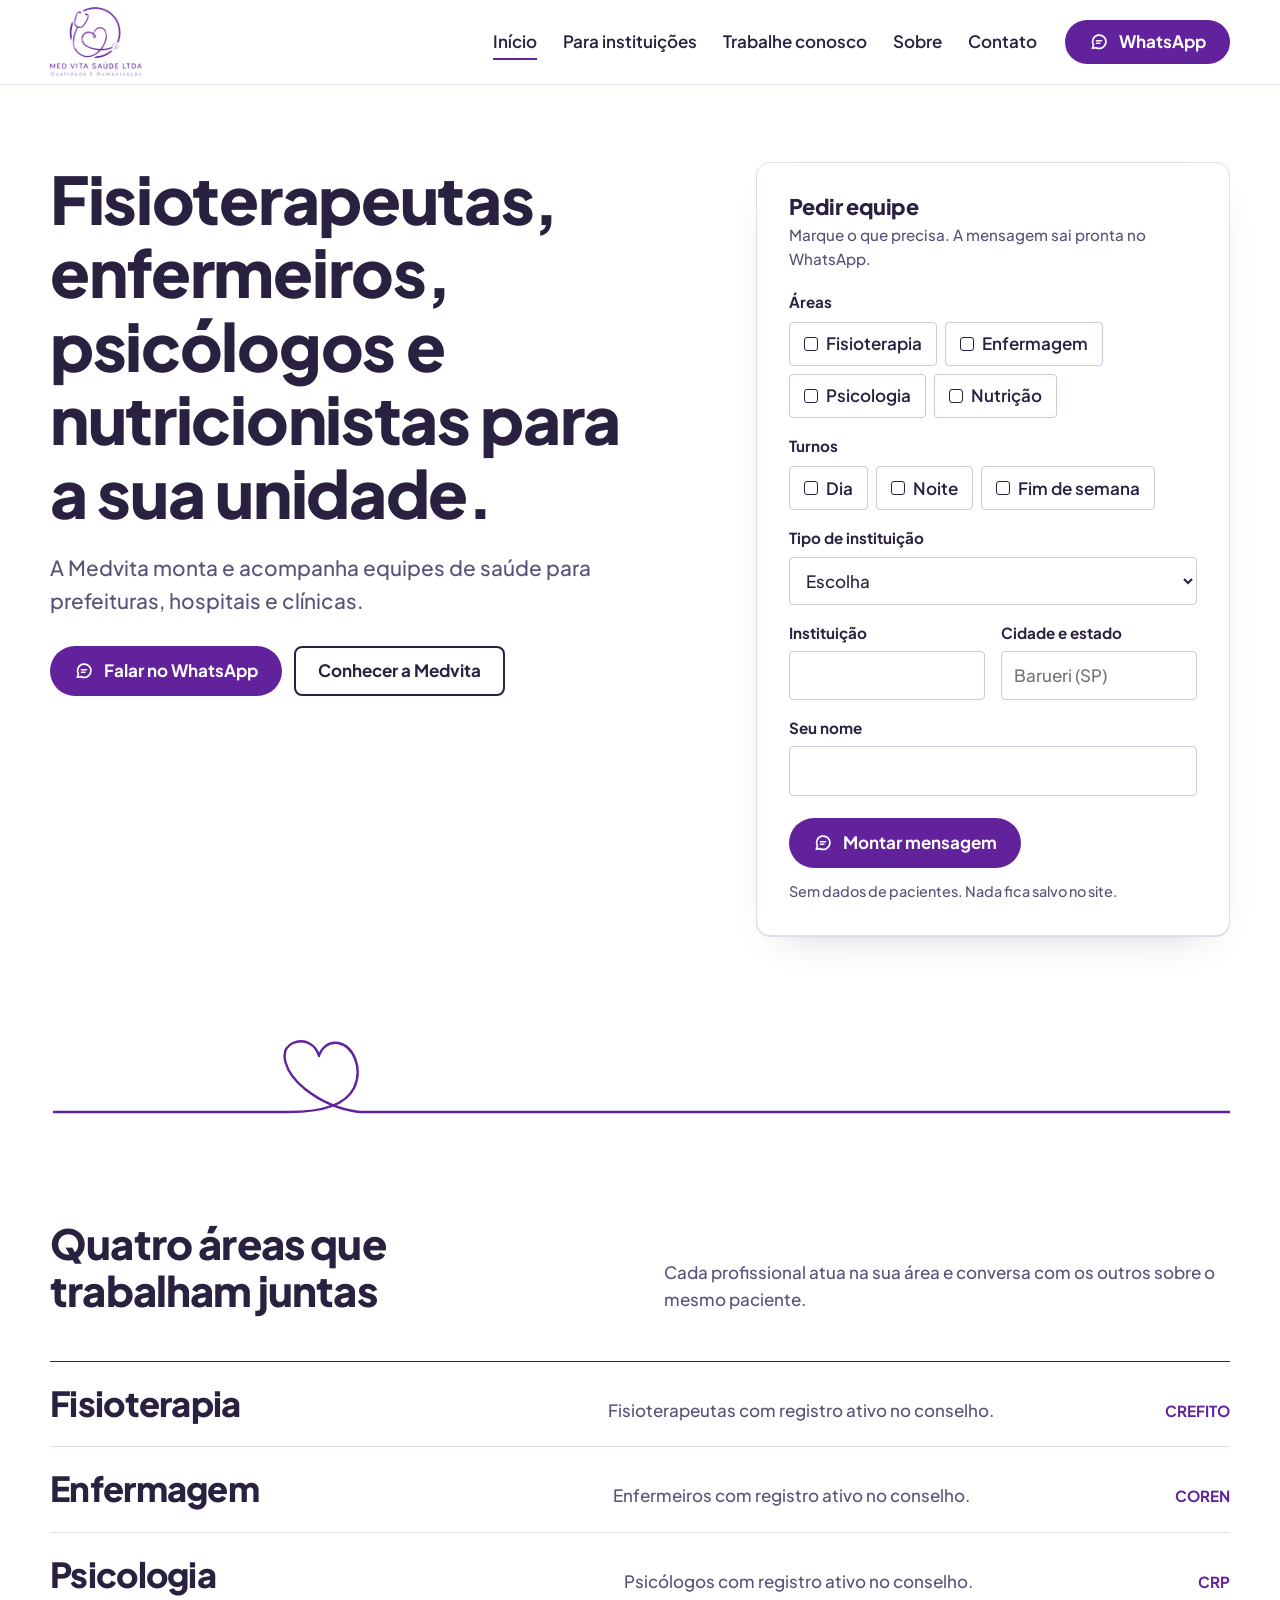
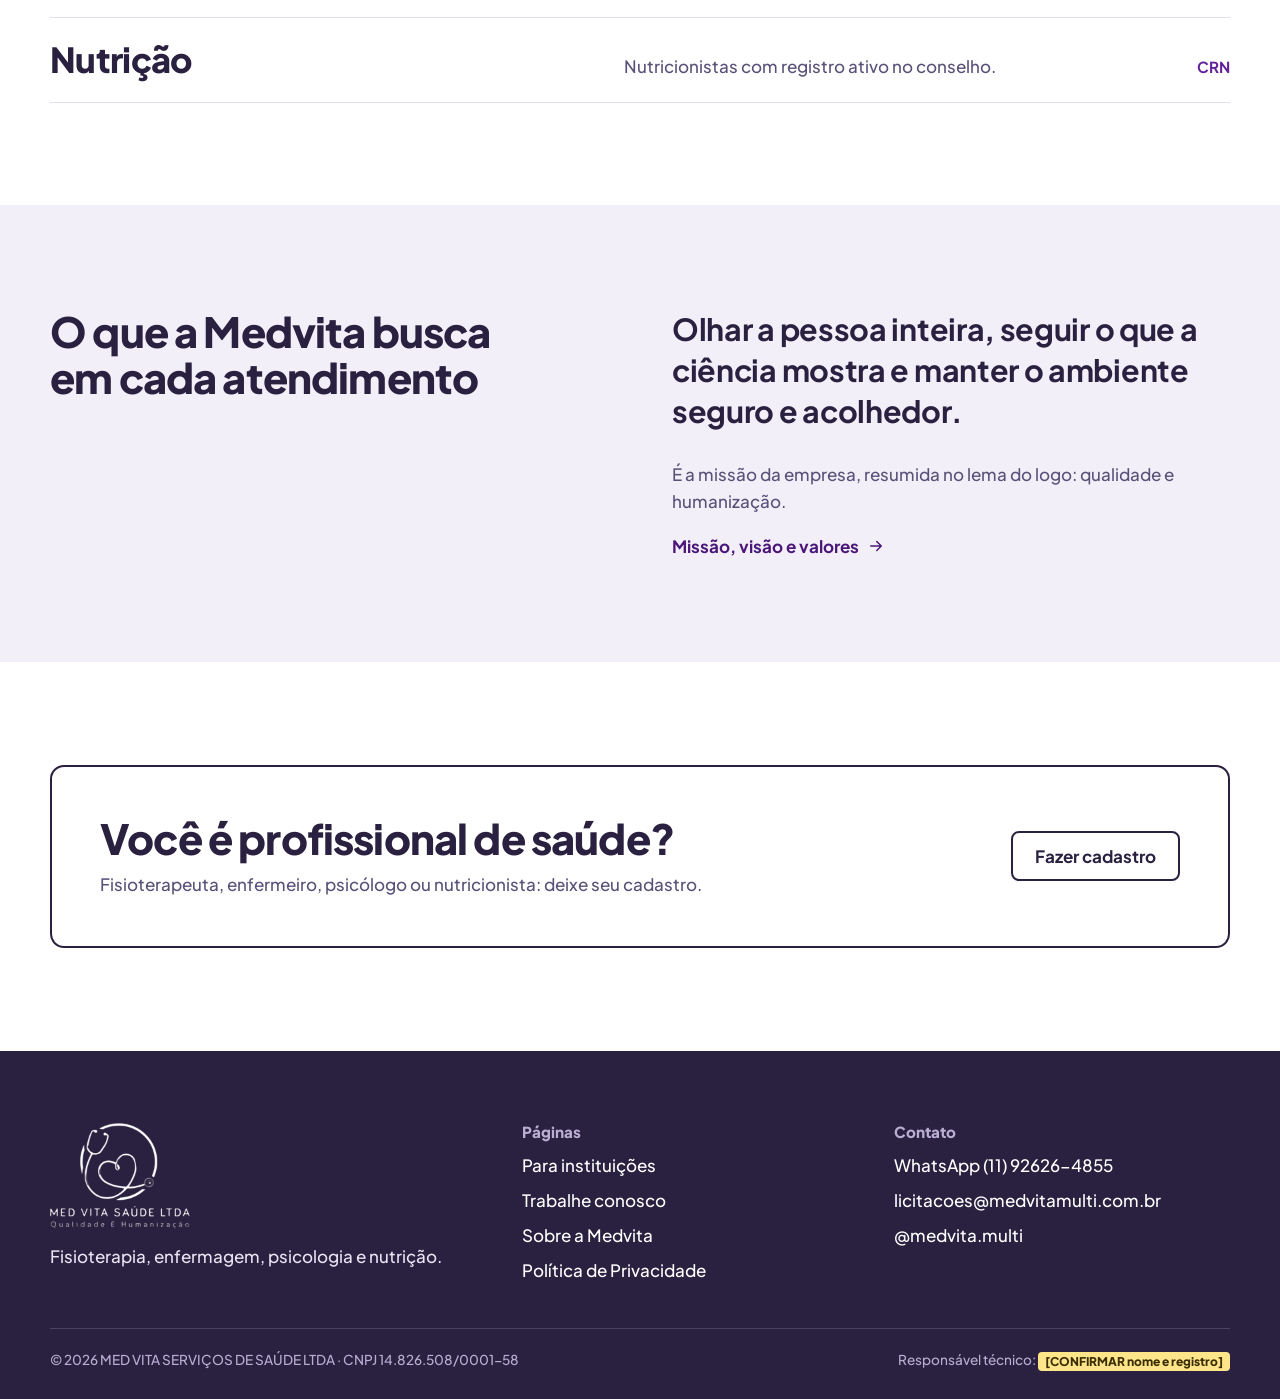
==== commit f20a9fb8: "Redesenho sem cara de IA: traço do logo no lugar dos emojis 3D - CSS novo: réguas no lugar de cartõe" ====
--- a/index.html
+++ b/index.html
@@ -3,32 +3,29 @@
 <head>
 <meta charset="UTF-8">
 <meta name="viewport" content="width=device-width, initial-scale=1, viewport-fit=cover">
-<script>document.documentElement.classList.add('js');try{if(sessionStorage.getItem('medvita-nav')==='1'&&!matchMedia('(prefers-reduced-motion: reduce)').matches){document.documentElement.classList.add('arriving');}sessionStorage.removeItem('medvita-nav')}catch(e){}</script>
+<script>document.documentElement.classList.add('js')</script>
 <title>Medvita | Fisioterapia, enfermagem, psicologia e nutrição</title>
-<meta name="description" content="Fisioterapeutas, enfermeiros, psicólogos e nutricionistas para instituições públicas e privadas. Monte a equipe e fale com a Medvita pelo WhatsApp.">
+<meta name="description" content="Fisioterapeutas, enfermeiros, psicólogos e nutricionistas para instituições públicas e privadas. Monte o pedido e envie pelo WhatsApp.">
 <link rel="canonical" href="https://dudugomes-student.github.io/medvita-site/">
 <meta name="theme-color" content="#FFFFFF">
 <meta property="og:title" content="Medvita | Fisioterapia, enfermagem, psicologia e nutrição">
-<meta property="og:description" content="Fisioterapeutas, enfermeiros, psicólogos e nutricionistas para instituições públicas e privadas. Monte a equipe e fale com a Medvita pelo WhatsApp.">
+<meta property="og:description" content="Fisioterapeutas, enfermeiros, psicólogos e nutricionistas para instituições públicas e privadas. Monte o pedido e envie pelo WhatsApp.">
 <meta property="og:type" content="website">
 <meta property="og:url" content="https://dudugomes-student.github.io/medvita-site/">
 <meta property="og:image" content="https://dudugomes-student.github.io/medvita-site/assets/og-medvita.png">
 <meta property="og:locale" content="pt_BR">
 <meta name="twitter:card" content="summary_large_image">
 <link rel="icon" href="assets/favicon.png" type="image/png">
+<link rel="apple-touch-icon" href="assets/apple-touch-icon.png">
 <link rel="preload" href="fonts/plus-jakarta-sans-latin-800-normal.woff2" as="font" type="font/woff2" crossorigin>
-<link rel="preload" href="fonts/plus-jakarta-sans-latin-600-normal.woff2" as="font" type="font/woff2" crossorigin>
 <link rel="stylesheet" href="css/medvita.css">
-<script type="application/ld+json">{"@context": "https://schema.org", "@type": "Organization", "name": "MED VITA SERVIÇOS DE SAÚDE LTDA", "alternateName": "Medvita", "url": "https://dudugomes-student.github.io/medvita-site/", "logo": "https://dudugomes-student.github.io/medvita-site/assets/logo.png", "telephone": "+55-11-92626-4855", "email": "licitacoes@medvitamulti.com.br", "taxID": "14.826.508/0001-58", "areaServed": "BR", "sameAs": ["https://www.instagram.com/medvita.multi/"]}</script><script src="js/main.js" defer></script><script src="js/paths-bg.js" defer></script><script src="js/motion.js" defer></script>
+<script type="application/ld+json">{"@context": "https://schema.org", "@type": "Organization", "name": "MED VITA SERVIÇOS DE SAÚDE LTDA", "alternateName": "Medvita", "url": "https://dudugomes-student.github.io/medvita-site/", "logo": "https://dudugomes-student.github.io/medvita-site/assets/logo.png", "telephone": "+55-11-92626-4855", "email": "licitacoes@medvitamulti.com.br", "taxID": "14.826.508/0001-58", "areaServed": "BR", "sameAs": ["https://www.instagram.com/medvita.multi/"]}</script><script src="js/main.js" defer></script><script src="js/forms.js" defer></script>
 </head>
 <body>
 <a class="skip-link" href="#conteudo">Pular para o conteúdo</a>
-<div class="curtain" aria-hidden="true"><div class="curtain-panel"><span class="curtain-badge"><img src="assets/logo-160.png" width="210" height="160" alt=""></span><span class="curtain-line"></span></div></div>
-<div class="progress" aria-hidden="true"></div>
-<svg width="0" height="0" style="position:absolute" aria-hidden="true" focusable="false"><defs><linearGradient id="traco" x1="0" y1="0" x2="1" y2="1"><stop offset="0" stop-color="#B79CE8"/><stop offset="1" stop-color="#62229C"/></linearGradient></defs></svg>
 <header class="site-header">
   <div class="wrap header-bar">
-    <a class="brand" href="index.html" aria-current="page"><picture><source type="image/webp" srcset="assets/logo-80.webp 105w, assets/logo-160.webp 210w" sizes="92px"><img src="assets/logo-80.png" srcset="assets/logo-80.png 105w, assets/logo-160.png 210w" sizes="92px" width="105" height="80" alt="Med Vita Saúde: página inicial"></picture></a>
+    <a class="brand" href="index.html"><picture><source type="image/webp" srcset="assets/logo-80.webp 105w, assets/logo-160.webp 210w" sizes="92px"><img src="assets/logo-80.png" srcset="assets/logo-80.png 105w, assets/logo-160.png 210w" sizes="92px" width="105" height="80" alt="Med Vita Saúde: página inicial"></picture></a>
     <button class="menu-toggle" type="button" aria-expanded="false" aria-controls="menu-principal" aria-label="Abrir menu"><svg class="icon i-open" viewBox="0 0 24 24" aria-hidden="true"><path d="M4 8h16M4 16h16"/></svg><svg class="icon i-close" viewBox="0 0 24 24" aria-hidden="true"><path d="m6 6 12 12M18 6 6 18"/></svg></button>
     <nav class="nav" id="menu-principal" aria-label="Principal">
       <ul class="nav-list"><li><a href="index.html" aria-current="page">Início</a></li><li><a href="para-instituicoes.html">Para instituições</a></li><li><a href="trabalhe-conosco.html">Trabalhe conosco</a></li><li><a href="sobre.html">Sobre</a></li><li><a href="contato.html">Contato</a></li></ul>
@@ -37,57 +34,56 @@
   </div>
 </header>
 <main id="conteudo" tabindex="-1">
-<section class="hero" aria-labelledby="hero-title"><div class="paths-bg" data-paths aria-hidden="true"></div>
+<section class="hero" aria-labelledby="hero-title">
   <div class="wrap hero-grid">
     <div>
-      <p class="kicker">Fisioterapia · Enfermagem · Psicologia · Nutrição</p>
-      <h1 class="display" id="hero-title" data-draw>Profissionais de saúde para a sua <span class="stroke">unidade<svg viewBox="0 0 100 10" preserveAspectRatio="none" aria-hidden="true"><path class="draw" pathLength="1" style="--delay:.5s;--dur:1.1s" d="M2 6.5C26 2.5 62 8.5 98 4"/></svg></span></h1>
-      <div class="doors">
-        <a class="door" data-tilt href="para-instituicoes.html"><img class="door-img" src="assets/3d/predio.webp" width="256" height="256" alt="" aria-hidden="true" loading="lazy" decoding="async"><small>Sou instituição</small><strong>Preciso de profissionais</strong><span class="go">Montar equipe <svg class="icon" viewBox="0 0 24 24" aria-hidden="true"><path d="M5 12h14M13 6l6 6-6 6"/></svg></span></a>
-        <a class="door door-blue" data-tilt href="trabalhe-conosco.html"><img class="door-img" src="assets/3d/prancheta.webp" width="256" height="256" alt="" aria-hidden="true" loading="lazy" decoding="async"><small>Sou profissional de saúde</small><strong>Quero trabalhar</strong><span class="go">Fazer cadastro <svg class="icon" viewBox="0 0 24 24" aria-hidden="true"><path d="M5 12h14M13 6l6 6-6 6"/></svg></span></a>
-      </div>
+      <h1 class="h1" id="hero-title">Fisioterapeutas, enfermeiros, psicólogos e nutricionistas para a sua unidade.</h1>
+      <p class="lede">A Medvita monta e acompanha equipes de saúde para prefeituras, hospitais e clínicas.</p>
+      <div class="btn-row"><a class="btn btn-primary" href="https://wa.me/5511926264855" target="_blank" rel="noopener noreferrer"><svg class="icon" viewBox="0 0 24 24" aria-hidden="true"><path d="M4 19.5 5.3 15.6A8 8 0 1 1 8.6 18.8Z"/><path d="M9 10.5h6M9 13.5h4"/></svg><span>Falar no WhatsApp</span><span class="sr-only"> (abre em nova aba)</span></a><a class="btn btn-line" href="sobre.html">Conhecer a Medvita</a></div>
     </div>
-    <figure class="orbit-stage" role="img" aria-label="Coração roxo em 3D no centro, com osso, curativo, balão de pensamento, maçã, prancheta e aperto de mãos girando em volta.">
-  <span class="orbit-glow" aria-hidden="true"></span>
-  <svg class="orbit-ring" viewBox="0 0 100 100" aria-hidden="true"><circle cx="50" cy="50" r="49"/></svg>
-  <svg class="orbit-ring orbit-ring-2" viewBox="0 0 100 100" aria-hidden="true"><circle cx="50" cy="50" r="49"/></svg>
-  <ul class="orbit" aria-hidden="true"><li style="--i:0;--n:6"><span class="orbit-item"><img class="orbit-img" src="assets/3d/osso.webp" width="256" height="256" alt="" aria-hidden="true" loading="lazy" decoding="async"></span></li><li style="--i:1;--n:6"><span class="orbit-item"><img class="orbit-img" src="assets/3d/curativo.webp" width="256" height="256" alt="" aria-hidden="true" loading="lazy" decoding="async"></span></li><li style="--i:2;--n:6"><span class="orbit-item"><img class="orbit-img" src="assets/3d/pensamento.webp" width="256" height="256" alt="" aria-hidden="true" loading="lazy" decoding="async"></span></li><li style="--i:3;--n:6"><span class="orbit-item"><img class="orbit-img" src="assets/3d/maca.webp" width="256" height="256" alt="" aria-hidden="true" loading="lazy" decoding="async"></span></li><li style="--i:4;--n:6"><span class="orbit-item"><img class="orbit-img" src="assets/3d/prancheta.webp" width="256" height="256" alt="" aria-hidden="true" loading="lazy" decoding="async"></span></li><li style="--i:5;--n:6"><span class="orbit-item"><img class="orbit-img" src="assets/3d/maos.webp" width="256" height="256" alt="" aria-hidden="true" loading="lazy" decoding="async"></span></li></ul>
-  <span class="orbit-center" data-depth="0.15"><img class="orbit-hub" src="assets/3d/coracao.webp" width="256" height="256" alt="" aria-hidden="true" fetchpriority="high"></span>
-</figure>
+    <form class="order" id="pedido" data-whatsapp-form="instituicao" data-number="5511926264855" novalidate>
+  <h2>Pedir equipe</h2>
+  <p class="note">Marque o que precisa. A mensagem sai pronta no WhatsApp.</p>
+  <div class="form-grid">
+    <fieldset class="full picks"><legend>Áreas</legend><div class="chips"><label class="chip"><input type="checkbox" name="area" value="Fisioterapia" data-label="Áreas"><span>Fisioterapia</span></label><label class="chip"><input type="checkbox" name="area" value="Enfermagem" data-label="Áreas"><span>Enfermagem</span></label><label class="chip"><input type="checkbox" name="area" value="Psicologia" data-label="Áreas"><span>Psicologia</span></label><label class="chip"><input type="checkbox" name="area" value="Nutrição" data-label="Áreas"><span>Nutrição</span></label></div></fieldset>
+    <fieldset class="full "><legend>Turnos</legend><div class="chips"><label class="chip"><input type="checkbox" name="turno" value="Dia" data-label="Turnos"><span>Dia</span></label><label class="chip"><input type="checkbox" name="turno" value="Noite" data-label="Turnos"><span>Noite</span></label><label class="chip"><input type="checkbox" name="turno" value="Fim de semana" data-label="Turnos"><span>Fim de semana</span></label></div></fieldset>
+    <div class="field full"><label for="pedido-tipo">Tipo de instituição</label><select id="pedido-tipo" name="tipo" required data-label="Tipo de instituição"><option value="">Escolha</option><option>Prefeitura ou secretaria de saúde</option><option>Hospital</option><option>Clínica</option><option>Outra</option></select></div>
+    <div class="field"><label for="pedido-inst">Instituição</label><input id="pedido-inst" name="instituicao" autocomplete="organization" required maxlength="160" data-label="Instituição"></div>
+    <div class="field"><label for="pedido-cidade">Cidade e estado</label><input id="pedido-cidade" name="cidade" required maxlength="120" placeholder="Barueri (SP)" data-label="Cidade"></div>
+    <div class="field full"><label for="pedido-nome">Seu nome</label><input id="pedido-nome" name="nome" autocomplete="name" required maxlength="120" data-label="Nome"></div>
   </div>
+  <div class="form-foot"><button class="btn btn-primary" type="submit" disabled><svg class="icon" viewBox="0 0 24 24" aria-hidden="true"><path d="M4 19.5 5.3 15.6A8 8 0 1 1 8.6 18.8Z"/><path d="M9 10.5h6M9 13.5h4"/></svg><span>Montar mensagem</span></button>
+  <p>Sem dados de pacientes. Nada fica salvo no site.</p></div>
+  <div class="form-result" data-form-result hidden><p role="status"></p><a class="btn btn-primary" href="https://wa.me/5511926264855" target="_blank" rel="noopener noreferrer"><svg class="icon" viewBox="0 0 24 24" aria-hidden="true"><path d="M4 19.5 5.3 15.6A8 8 0 1 1 8.6 18.8Z"/><path d="M9 10.5h6M9 13.5h4"/></svg><span>Abrir no WhatsApp</span><span class="sr-only"> (abre em nova aba)</span></a></div>
+</form>
+  </div>
+  <div class="wrap"><svg class="trace hero-trace" data-draw viewBox="0 0 1200 110" preserveAspectRatio="xMinYMax slice" aria-hidden="true"><path pathLength="1" d="M4 104 H239 C269 104 295 98 304 80 C313 61 304 38 288 35 C278 33 271 41 269 48 C266 37 255 30 243 35 C228 42 234 64 255 81 C269 92 285 101 309 104 H1196"/></svg></div>
 </section>
 
-<section class="band-navy band-thin" aria-label="Áreas e valores"><div class="marquee" aria-label="Áreas e valores"><ul class="mq-track"><li><img class="mq-img" src="assets/3d/osso.webp" width="256" height="256" alt="" aria-hidden="true" loading="lazy" decoding="async"><span>Fisioterapia</span></li><li><img class="mq-img" src="assets/3d/curativo.webp" width="256" height="256" alt="" aria-hidden="true" loading="lazy" decoding="async"><span>Enfermagem</span></li><li><img class="mq-img" src="assets/3d/pensamento.webp" width="256" height="256" alt="" aria-hidden="true" loading="lazy" decoding="async"><span>Psicologia</span></li><li><img class="mq-img" src="assets/3d/maca.webp" width="256" height="256" alt="" aria-hidden="true" loading="lazy" decoding="async"><span>Nutrição</span></li><li><img class="mq-img" src="assets/3d/coracao.webp" width="256" height="256" alt="" aria-hidden="true" loading="lazy" decoding="async"><span>Empatia e respeito</span></li><li><img class="mq-img" src="assets/3d/maos.webp" width="256" height="256" alt="" aria-hidden="true" loading="lazy" decoding="async"><span>Trabalho em equipe</span></li><li><img class="mq-img" src="assets/3d/escudo.webp" width="256" height="256" alt="" aria-hidden="true" loading="lazy" decoding="async"><span>Integridade</span></li><li><img class="mq-img" src="assets/3d/livros.webp" width="256" height="256" alt="" aria-hidden="true" loading="lazy" decoding="async"><span>Cuidado baseado em evidências</span></li></ul><ul class="mq-track" aria-hidden="true"><li><img class="mq-img" src="assets/3d/osso.webp" width="256" height="256" alt="" aria-hidden="true" loading="lazy" decoding="async"><span>Fisioterapia</span></li><li><img class="mq-img" src="assets/3d/curativo.webp" width="256" height="256" alt="" aria-hidden="true" loading="lazy" decoding="async"><span>Enfermagem</span></li><li><img class="mq-img" src="assets/3d/pensamento.webp" width="256" height="256" alt="" aria-hidden="true" loading="lazy" decoding="async"><span>Psicologia</span></li><li><img class="mq-img" src="assets/3d/maca.webp" width="256" height="256" alt="" aria-hidden="true" loading="lazy" decoding="async"><span>Nutrição</span></li><li><img class="mq-img" src="assets/3d/coracao.webp" width="256" height="256" alt="" aria-hidden="true" loading="lazy" decoding="async"><span>Empatia e respeito</span></li><li><img class="mq-img" src="assets/3d/maos.webp" width="256" height="256" alt="" aria-hidden="true" loading="lazy" decoding="async"><span>Trabalho em equipe</span></li><li><img class="mq-img" src="assets/3d/escudo.webp" width="256" height="256" alt="" aria-hidden="true" loading="lazy" decoding="async"><span>Integridade</span></li><li><img class="mq-img" src="assets/3d/livros.webp" width="256" height="256" alt="" aria-hidden="true" loading="lazy" decoding="async"><span>Cuidado baseado em evidências</span></li></ul></div></section>
-
 <section class="section" aria-labelledby="areas-title"><div class="wrap">
-  <div class="section-head reveal">
-    <p class="kicker">Quem trabalha com a Medvita</p>
-    <h2 class="title" id="areas-title">Quatro áreas, <span class="blue">uma equipe</span></h2>
+  <div class="section-head">
+    <h2 class="h2" id="areas-title">Quatro áreas que trabalham juntas</h2>
+    <p>Cada profissional atua na sua área e conversa com os outros sobre o mesmo paciente.</p>
   </div>
-  <div class="tiles"><article class="tile reveal" data-tilt style="--d:0.00s"><span class="tile-art"><img class="art3d" src="assets/3d/osso.webp" width="256" height="256" alt="" aria-hidden="true" loading="lazy" decoding="async"></span><h3>Fisioterapia</h3><p>Fisioterapeutas com registro no CREFITO.</p></article><article class="tile tile-blue reveal" data-tilt style="--d:0.08s"><span class="tile-art"><img class="art3d" src="assets/3d/curativo.webp" width="256" height="256" alt="" aria-hidden="true" loading="lazy" decoding="async"></span><h3>Enfermagem</h3><p>Enfermeiros com registro no COREN.</p></article><article class="tile reveal" data-tilt style="--d:0.16s"><span class="tile-art"><img class="art3d" src="assets/3d/pensamento.webp" width="256" height="256" alt="" aria-hidden="true" loading="lazy" decoding="async"></span><h3>Psicologia</h3><p>Psicólogos com registro no CRP.</p></article><article class="tile reveal" data-tilt style="--d:0.24s"><span class="tile-art"><img class="art3d" src="assets/3d/maca.webp" width="256" height="256" alt="" aria-hidden="true" loading="lazy" decoding="async"></span><h3>Nutrição</h3><p>Nutricionistas com registro no CRN.</p></article></div>
-  <div class="btn-row reveal"><a class="btn btn-primary" href="para-instituicoes.html"><span>Montar minha equipe</span><svg class="icon" viewBox="0 0 24 24" aria-hidden="true"><path d="M5 12h14M13 6l6 6-6 6"/></svg></a></div>
+  <ul class="areas"><li><strong>Fisioterapia</strong><span>Fisioterapeutas com registro ativo no conselho.</span><em>CREFITO</em></li><li><strong>Enfermagem</strong><span>Enfermeiros com registro ativo no conselho.</span><em>COREN</em></li><li><strong>Psicologia</strong><span>Psicólogos com registro ativo no conselho.</span><em>CRP</em></li><li><strong>Nutrição</strong><span>Nutricionistas com registro ativo no conselho.</span><em>CRN</em></li></ul>
 </div></section>
 
-<section class="section section-sky" aria-labelledby="jeito-title"><div class="wrap">
-  <div class="section-head reveal">
-    <p class="kicker">Como a Medvita cuida</p>
-    <h2 class="title" id="jeito-title">Qualidade e <span class="blue">humanização</span></h2>
+<section class="section section-tint" aria-labelledby="jeito-title"><div class="wrap split">
+  <h2 class="h2" id="jeito-title">O que a Medvita busca em cada atendimento</h2>
+  <div>
+    <p class="statement">Olhar a pessoa inteira, seguir o que a ciência mostra e manter o ambiente seguro e acolhedor.</p>
+    <p class="muted" style="margin-top:20px">É a missão da empresa, resumida no lema do logo: qualidade e humanização.</p>
+    <a class="link-arrow" href="sobre.html">Missão, visão e valores<svg class="icon" viewBox="0 0 24 24" aria-hidden="true"><path d="M5 12h14M13 6l6 6-6 6"/></svg></a>
   </div>
-  <div class="tiles tiles-3"><article class="tile reveal" data-tilt style="--d:0.00s"><span class="tile-art"><img class="art3d" src="assets/3d/check.webp" width="256" height="256" alt="" aria-hidden="true" loading="lazy" decoding="async"></span><h3>Atendimento integral</h3><p>A pessoa inteira, não só a queixa.</p></article><article class="tile reveal" data-tilt style="--d:0.08s"><span class="tile-art"><img class="art3d" src="assets/3d/livros.webp" width="256" height="256" alt="" aria-hidden="true" loading="lazy" decoding="async"></span><h3>Baseado em evidências</h3><p>Conduta apoiada em estudo e protocolo.</p></article><article class="tile reveal" data-tilt style="--d:0.16s"><span class="tile-art"><img class="art3d" src="assets/3d/coracao.webp" width="256" height="256" alt="" aria-hidden="true" loading="lazy" decoding="async"></span><h3>Acolhimento</h3><p>Segurança e bem-estar em primeiro lugar.</p></article></div>
 </div></section>
 
-<section class="section" aria-label="Proteção de dados"><div class="wrap"><div class="trust reveal">
-  <span class="float trust-float" data-depth="0.2"><img class="trust-art" src="assets/3d/escudo.webp" width="256" height="256" alt="" aria-hidden="true" loading="lazy" decoding="async"></span>
-  <div><h2 class="subtitle">Dados protegidos pela LGPD</h2>
-  <p>Encarregado de dados nomeado e política publicada. CNPJ 14.826.508/0001-58.</p></div>
-  <a class="btn btn-outline" href="privacidade.html"><span>Ler a política</span><svg class="icon" viewBox="0 0 24 24" aria-hidden="true"><path d="M5 12h14M13 6l6 6-6 6"/></svg></a>
-</div></div></section>
-
-<section class="section" aria-labelledby="cta-title"><div class="wrap">
-  <div class="cta reveal"><div class="paths-bg paths-light" data-paths aria-hidden="true"></div>
-    <h2 class="title" id="cta-title">Precisa montar uma <span class="blue">equipe?</span></h2>
-    <p class="lede">Diga a unidade, as áreas e os turnos.</p>
-    <div class="btn-row"><a class="btn btn-white" href="https://wa.me/5511926264855" target="_blank" rel="noopener noreferrer"><svg class="icon" viewBox="0 0 24 24" aria-hidden="true"><path d="M4 19.5 5.3 15.6A8 8 0 1 1 8.6 18.8Z"/><path d="M9 10.5h6M9 13.5h4"/></svg><span>Falar no WhatsApp</span><span class="sr-only"> (abre em nova aba)</span></a></div>
+<section class="section" aria-labelledby="prof-title"><div class="wrap">
+  <div class="callout">
+    <div>
+      <h2 class="h2" id="prof-title">Você é profissional de saúde?</h2>
+      <p class="muted" style="margin-top:10px">Fisioterapeuta, enfermeiro, psicólogo ou nutricionista: deixe seu cadastro.</p>
+    </div>
+    <a class="btn btn-line" href="trabalhe-conosco.html">Fazer cadastro</a>
   </div>
 </div></section>
 
@@ -100,7 +96,7 @@
         <p>Fisioterapia, enfermagem, psicologia e nutrição.</p>
       </div>
       <div>
-        <h2>Navegue</h2>
+        <h2>Páginas</h2>
         <ul>
           <li><a href="para-instituicoes.html">Para instituições</a></li>
           <li><a href="trabalhe-conosco.html">Trabalhe conosco</a></li>
@@ -109,7 +105,7 @@
         </ul>
       </div>
       <div>
-        <h2>Fale com a Medvita</h2>
+        <h2>Contato</h2>
         <ul>
           <li><a href="https://wa.me/5511926264855" target="_blank" rel="noopener noreferrer">WhatsApp (11) 92626-4855<span class="sr-only"> (abre em nova aba)</span></a></li>
           <li><a href="mailto:licitacoes@medvitamulti.com.br">licitacoes@medvitamulti.com.br</a></li>
@@ -125,7 +121,7 @@
 </footer>
 <nav class="mobile-bar" aria-label="Atalhos">
   <a class="btn btn-primary" href="https://wa.me/5511926264855" target="_blank" rel="noopener noreferrer"><svg class="icon" viewBox="0 0 24 24" aria-hidden="true"><path d="M4 19.5 5.3 15.6A8 8 0 1 1 8.6 18.8Z"/><path d="M9 10.5h6M9 13.5h4"/></svg><span>WhatsApp</span><span class="sr-only"> (abre em nova aba)</span></a>
-  <a class="btn btn-outline" href="para-instituicoes.html"><span>Montar equipe</span></a>
+  <a class="btn btn-line" href="para-instituicoes.html#pedido">Pedir equipe</a>
 </nav>
 </body>
 </html>
--- a/css/medvita.css
+++ b/css/medvita.css
@@ -1,691 +1,204 @@
-/* Medvita — sistema visual "cuidado em equipe". Fonte da verdade dos tokens; ver DESIGN.md. */
-
-
+/* Medvita — sistema visual. Fonte da verdade dos tokens; ver DESIGN.md.
+   Direção: clínico e direto, papel branco, texto em tinta roxa escura, um só traço (o do logo) como desenho. */
 @font-face { font-family: "Plus Jakarta Sans"; font-weight: 500; font-style: normal; font-display: swap; src: url("../fonts/plus-jakarta-sans-latin-500-normal.woff2") format("woff2"); }
 @font-face { font-family: "Plus Jakarta Sans"; font-weight: 600; font-style: normal; font-display: swap; src: url("../fonts/plus-jakarta-sans-latin-600-normal.woff2") format("woff2"); }
 @font-face { font-family: "Plus Jakarta Sans"; font-weight: 700; font-style: normal; font-display: swap; src: url("../fonts/plus-jakarta-sans-latin-700-normal.woff2") format("woff2"); }
 @font-face { font-family: "Plus Jakarta Sans"; font-weight: 800; font-style: normal; font-display: swap; src: url("../fonts/plus-jakarta-sans-latin-800-normal.woff2") format("woff2"); }
 
 :root {
-  --blue: #62229C;        /* traço, destaques, botões */
-  --blue-deep: #4A1779;   /* hover e texto pequeno em azul */
-  --navy: #2A2140;        /* títulos */
-  --gray: #5A5178;        /* texto de apoio */
-  --sky: #F1ECFA;         /* preenchimentos, fundo de seção */
-  --mist: #B79CE8;        /* início do degradê do traço */
-  --white: #FFFFFF;
-  --line: linear-gradient(90deg, var(--mist), var(--blue));
-  --r-pill: 999px;
-  --r-card: 28px;
-  --gutter: clamp(16px, 4.5vw, 56px);
-  --max: 1200px;
-  --section: clamp(72px, 10vw, 136px);
-  --ease: cubic-bezier(.22, 1, .36, 1);
-  --shadow: 0 24px 60px -28px rgba(42, 33, 64, .28);
-  color-scheme: light;
+  --ink: #2A2140;        /* texto e títulos */
+  --muted: #5A5178;      /* apoio */
+  --brand: #62229C;      /* roxo do logo — unslop-ignore: cor oficial da marca */
+  --brand-deep: #4A1779; /* hover, links */
+  --tint: #F3EFF9;       /* fundo de faixa */
+  --rule: #E2DBEE;       /* linhas e bordas */
+  --paper: #FFFFFF;
+  --mark: #FFE58A;       /* só para [CONFIRMAR] */
+  --r-s: 4px; --r-m: 8px; --r-l: 14px;   /* raio por função: campo, botão secundário, painel */
+  --wrap: 1180px;
+  --pad: clamp(20px, 4vw, 40px);
+  --sec: clamp(56px, 8vw, 104px);
 }
 
 *, *::before, *::after { box-sizing: border-box; }
-html { -webkit-text-size-adjust: 100%; scroll-behavior: smooth; scroll-padding-top: 96px; }
-@media (prefers-reduced-motion: reduce) { html { scroll-behavior: auto; } }
-body {
-  margin: 0; font-family: "Plus Jakarta Sans", system-ui, sans-serif; font-weight: 600;
-  font-size: clamp(1rem, .96rem + .2vw, 1.0625rem); line-height: 1.6; color: var(--navy);
-  background: var(--white); text-rendering: optimizeLegibility; overflow-x: clip;
+html { -webkit-text-size-adjust: 100%; scroll-behavior: smooth; }
+body { margin: 0; font: 500 1.0625rem/1.6 "Plus Jakarta Sans", system-ui, sans-serif; color: var(--ink); background: var(--paper); }
+img, svg { display: block; max-width: 100%; }
+a { color: var(--brand-deep); text-underline-offset: 3px; }
+a:hover { color: var(--brand); }
+:focus-visible { outline: 3px solid var(--brand); outline-offset: 3px; }
+h1, h2, h3 { margin: 0; line-height: 1.12; letter-spacing: -0.02em; font-weight: 800; text-wrap: balance; }
+p { margin: 0 0 1em; }
+p:last-child { margin-bottom: 0; }
+.wrap { width: min(100% - 2 * var(--pad), var(--wrap)); margin-inline: auto; }
+.sr-only { position: absolute; width: 1px; height: 1px; overflow: hidden; clip: rect(0 0 0 0); white-space: nowrap; }
+.skip-link { position: absolute; left: 12px; top: -60px; background: var(--ink); color: #fff; padding: 10px 14px; border-radius: var(--r-m); z-index: 50; }
+.skip-link:focus { top: 12px; }
+.muted { color: var(--muted); }
+mark.confirmar { background: var(--mark); color: #3A2E00; font: 800 .75rem/1.3 "Plus Jakarta Sans", system-ui, sans-serif; padding: 2px 7px; border-radius: var(--r-s); vertical-align: middle; letter-spacing: 0; }
+
+/* ---------- tipografia ---------- */
+.h1 { font-size: clamp(2.3rem, 1.5rem + 3.3vw, 4.1rem); }
+.h2 { font-size: clamp(1.7rem, 1.25rem + 1.7vw, 2.6rem); }
+.h3 { font-size: 1.2rem; letter-spacing: -0.01em; }
+.lede { font-size: clamp(1.1rem, 1rem + .4vw, 1.3rem); color: var(--muted); max-width: 46ch; }
+.eyebrow { font-weight: 700; color: var(--brand); margin-bottom: 14px; }
+
+/* ---------- botões ---------- */
+.btn { display: inline-flex; align-items: center; justify-content: center; gap: 10px; min-height: 50px; padding: 0 22px; border: 2px solid transparent; font: inherit; font-weight: 700; text-decoration: none; cursor: pointer; transition: background-color .15s, color .15s, border-color .15s; }
+.btn .icon { width: 20px; height: 20px; flex: none; fill: none; stroke: currentColor; stroke-width: 2; stroke-linecap: round; stroke-linejoin: round; }
+.btn-primary { background: var(--brand); color: #fff; border-radius: 999px; } /* unslop-ignore: a única pílula do site, só na ação principal */
+.btn-primary:hover { background: var(--brand-deep); color: #fff; }
+.btn-line { border-color: var(--ink); color: var(--ink); border-radius: var(--r-m); }
+.btn-line:hover { background: var(--ink); color: #fff; }
+.btn-row { display: flex; flex-wrap: wrap; gap: 12px; margin-top: 28px; }
+.link-arrow { font-weight: 700; text-decoration: none; display: inline-flex; gap: 8px; align-items: center; }
+.link-arrow .icon { width: 18px; height: 18px; fill: none; stroke: currentColor; stroke-width: 2; stroke-linecap: round; stroke-linejoin: round; transition: transform .15s; }
+.link-arrow:hover .icon { transform: translateX(3px); }
+
+/* ---------- cabeçalho ---------- */
+.site-header { position: sticky; top: 0; z-index: 20; background: rgba(255,255,255,.96); border-bottom: 1px solid var(--rule); }
+.header-bar { display: flex; align-items: center; gap: 24px; min-height: 84px; }
+.brand img { width: 92px; height: auto; }
+.nav { margin-left: auto; display: flex; align-items: center; gap: 28px; }
+.nav-list { display: flex; gap: 26px; list-style: none; margin: 0; padding: 0; }
+.nav-list a { color: var(--ink); text-decoration: none; font-weight: 600; padding: 6px 0; border-bottom: 2px solid transparent; }
+.nav-list a:hover { color: var(--brand); }
+.nav-list a[aria-current="page"] { border-bottom-color: var(--brand); }
+.header-cta { min-height: 44px; }
+.menu-toggle { display: none; margin-left: auto; width: 46px; height: 46px; border: 1px solid var(--rule); border-radius: var(--r-m); background: #fff; color: var(--ink); cursor: pointer; }
+.menu-toggle .icon { width: 24px; height: 24px; margin: auto; fill: none; stroke: currentColor; stroke-width: 2; stroke-linecap: round; }
+.menu-toggle .i-close, .menu-open .menu-toggle .i-open { display: none; }
+.menu-open .menu-toggle .i-close { display: block; }
+@media (max-width: 1020px) {
+  .header-bar { min-height: 72px; }
+  .brand img { width: 76px; }
+  .menu-toggle { display: grid; }
+  .nav { display: none; position: absolute; left: 0; right: 0; top: 100%; background: #fff; border-bottom: 1px solid var(--rule); padding: 8px var(--pad) 24px; flex-direction: column; align-items: stretch; gap: 16px; }
+  .nav.is-open { display: flex; }
+  .nav-list { flex-direction: column; gap: 0; }
+  .nav-list a { display: block; padding: 14px 0; border-bottom: 1px solid var(--rule); }
+  .nav-list a[aria-current="page"] { color: var(--brand); border-bottom-color: var(--rule); }
 }
-html.menu-open { overflow: hidden; }
-img, svg { display: block; max-width: 100%; }
-a { color: var(--blue-deep); text-decoration-thickness: 2px; text-underline-offset: 3px; }
-a:hover { color: var(--blue); }
-:focus-visible { outline: 3px solid var(--blue); outline-offset: 3px; border-radius: 6px; }
-p { margin: 0 0 1em; }
-h1, h2, h3 { margin: 0; line-height: 1.05; letter-spacing: -.01em; text-wrap: balance; }
-.sr-only { position: absolute; width: 1px; height: 1px; padding: 0; margin: -1px; overflow: hidden; clip: rect(0 0 0 0); white-space: nowrap; border: 0; }
-.skip-link { position: absolute; left: 16px; top: -60px; z-index: 100; background: var(--navy); color: var(--white); padding: 10px 18px; border-radius: var(--r-pill); }
-.skip-link:focus { top: 12px; }
-.wrap { width: min(100% - 2 * var(--gutter), var(--max)); margin-inline: auto; }
-
-/* Tipografia */
-.kicker { font-weight: 800; font-size: .8125rem; letter-spacing: .16em; text-transform: uppercase; color: var(--blue); margin: 0 0 14px; }
-.display { font-weight: 800; text-transform: uppercase; font-size: clamp(2.3rem, 1.3rem + 4.2vw, 4.4rem); line-height: .98; }
-.title { font-weight: 800; text-transform: uppercase; font-size: clamp(1.9rem, 1.2rem + 2.8vw, 3.4rem); line-height: 1.02; }
-.subtitle { font-weight: 800; font-size: clamp(1.2rem, 1.05rem + .6vw, 1.5rem); line-height: 1.2; }
-.lede { font-size: clamp(1.08rem, 1rem + .4vw, 1.3rem); color: var(--gray); max-width: 38em; }
-.blue { color: var(--blue); }
-.muted { color: var(--gray); }
-/* Sublinhado em traço que se desenha sob a palavra-chave */
-.stroke { position: relative; display: inline-block; white-space: nowrap; color: var(--blue); }
-.stroke svg { position: absolute; left: -2%; right: -2%; width: 104%; bottom: -.16em; height: .3em; overflow: visible; }
-.stroke path { fill: none; stroke: url(#traco); stroke-width: 2.6; stroke-linecap: round; }
-@media (max-width: 600px) {
-  .stroke { display: inline; white-space: normal; text-decoration: underline; text-decoration-color: var(--mist); text-decoration-thickness: .1em; text-underline-offset: .14em; }
-  .stroke svg { display: none; }
-}
-
-/* Botões */
-.btn {
-  display: inline-flex; align-items: center; justify-content: center; gap: 10px; min-height: 52px; padding: 12px 26px;
-  border-radius: var(--r-pill); border: 2px solid transparent; font: inherit; font-weight: 800; font-size: 1rem;
-  text-decoration: none; cursor: pointer; transition: background .2s, color .2s, border-color .2s, transform .2s var(--ease);
-}
-.btn:active { transform: translateY(1px); }
-.btn .icon { width: 22px; height: 22px; flex: none; }
-.btn-primary { background: var(--blue); color: var(--white); }
-.btn-primary:hover { background: var(--blue-deep); color: var(--white); }
-.btn-outline { background: var(--white); color: var(--blue-deep); border-color: var(--blue); }
-.btn-outline:hover { background: var(--sky); color: var(--blue-deep); }
-.btn-white { background: var(--white); color: var(--navy); }
-.btn-white:hover { background: var(--sky); color: var(--navy); }
-.btn-row { display: flex; flex-wrap: wrap; gap: 12px; margin-top: 28px; }
-.icon { width: 1.25em; height: 1.25em; flex: none; fill: none; stroke: currentColor; stroke-width: 2.2; stroke-linecap: round; stroke-linejoin: round; }
-
-/* Cabeçalho */
-.site-header { position: sticky; top: 0; z-index: 50; background: rgba(255,255,255,.92); backdrop-filter: blur(12px); -webkit-backdrop-filter: blur(12px); transition: box-shadow .25s; }
-html.header-scrolled .site-header { box-shadow: 0 1px 0 rgba(42,33,64,.08), 0 10px 30px -18px rgba(42,33,64,.25); }
-.header-bar { display: flex; align-items: center; justify-content: space-between; gap: 20px; min-height: 76px; }
-.brand { display: block; flex: none; }
-.brand img { width: 158px; height: auto; }
-.nav { display: flex; align-items: center; gap: 8px; }
-.nav-list { display: flex; gap: 2px; list-style: none; margin: 0; padding: 0; }
-.nav-list a { display: block; padding: 10px 14px; border-radius: var(--r-pill); color: var(--navy); font-weight: 800; text-decoration: none; }
-.nav-list a:hover { background: var(--sky); color: var(--navy); }
-.nav-list a[aria-current="page"] { color: var(--blue); box-shadow: inset 0 -3px 0 var(--blue); border-radius: 0; }
-.header-cta { min-height: 46px; padding: 10px 20px; margin-left: 10px; }
-.menu-toggle { display: none; width: 48px; height: 48px; border-radius: 50%; border: 2px solid var(--sky); background: var(--white); color: var(--navy); cursor: pointer; padding: 0; }
-.menu-toggle .icon { width: 24px; height: 24px; margin: auto; }
-.menu-toggle .i-close { display: none; }
-.menu-toggle[aria-expanded="true"] .i-open { display: none; }
-.menu-toggle[aria-expanded="true"] .i-close { display: block; }
-@media (max-width: 1020px) {
-  .menu-toggle { display: grid; }
-  .nav { position: fixed; inset: 76px 0 0; background: var(--white); flex-direction: column; align-items: stretch; gap: 0; padding: 12px var(--gutter) 40px; overflow-y: auto; visibility: hidden; opacity: 0; transform: translateY(-8px); transition: opacity .2s, transform .2s var(--ease), visibility 0s .2s; }
-  .nav.is-open { visibility: visible; opacity: 1; transform: none; transition: opacity .2s, transform .25s var(--ease); }
-  .nav-list { flex-direction: column; }
-  .nav-list a { padding: 16px 4px; font-size: 1.35rem; border-radius: 0; border-bottom: 1px solid var(--sky); }
-  .nav-list a[aria-current="page"] { box-shadow: inset 4px 0 0 var(--blue); padding-left: 16px; }
-  .header-cta { margin: 24px 0 0; }
-}
-
-/* Seções */
-main { display: block; }
-.section { padding-block: var(--section); }
-.section-sky { background: linear-gradient(180deg, var(--white), var(--sky) 38%); }
-.section-head { max-width: 760px; margin-bottom: clamp(32px, 5vw, 56px); }
-.section-head .lede { margin-top: 18px; }
-
-/* Topo */
-.hero { padding-block: clamp(36px, 6vw, 80px) clamp(56px, 8vw, 104px); background: linear-gradient(180deg, var(--white) 55%, var(--sky)); }
-.hero-grid { display: grid; grid-template-columns: minmax(0, 1.2fr) minmax(0, .8fr); gap: clamp(24px, 4vw, 56px); align-items: center; }
-.hero .lede { margin-top: 24px; }
-.hero-note { margin: 18px 0 0; font-weight: 800; color: var(--navy); }
-@media (max-width: 860px) { .hero-grid { grid-template-columns: 1fr; } .hero-art { max-width: 520px; margin-inline: auto; width: 100%; } }
-/* traço que se desenha (sublinhado dos títulos) */
-.js .draw { stroke-dasharray: 1; stroke-dashoffset: 1; }
-.js .is-drawn .draw { animation: draw var(--dur, 1.6s) var(--ease) var(--delay, 0s) forwards; }
-@keyframes draw { to { stroke-dashoffset: 0; } }
-.page-hero { padding-block: clamp(36px, 6vw, 80px) clamp(40px, 6vw, 72px); background: linear-gradient(180deg, var(--white) 40%, var(--sky)); }
-.page-hero .lede { margin-top: 22px; }
-.crumbs { font-size: .9rem; color: var(--gray); margin-bottom: 18px; }
-.crumbs a { color: var(--gray); }
-
-/* Fundo de curvas que fluem (js/paths-bg.js) */
-.hero, .page-hero { position: relative; isolation: isolate; overflow: hidden; }
-.paths-bg { position: absolute; inset: 0; z-index: -1; color: var(--blue); pointer-events: none;
-  -webkit-mask-image: linear-gradient(90deg, rgba(0,0,0,.32) 0%, rgba(0,0,0,.32) 42%, #000 78%);
-          mask-image: linear-gradient(90deg, rgba(0,0,0,.32) 0%, rgba(0,0,0,.32) 42%, #000 78%); }
-.paths-bg svg { position: absolute; inset: 0; width: 100%; height: 100%; }
-.paths-bg.paths-light { color: var(--mist); z-index: 0; -webkit-mask-image: none; mask-image: none; opacity: .45; }
-.cta > :not(.paths-bg) { position: relative; z-index: 1; }
-@media (max-width: 860px) { .paths-bg { -webkit-mask-image: linear-gradient(180deg, rgba(0,0,0,.3), rgba(0,0,0,.3) 55%, #000); mask-image: linear-gradient(180deg, rgba(0,0,0,.3), rgba(0,0,0,.3) 55%, #000); } }
-
-/* Duas portas: hospital / médico */
-.doors { display: grid; grid-template-columns: repeat(2, minmax(0, 1fr)); gap: 16px; margin-top: 36px; max-width: 640px; }
-.door { display: flex; flex-direction: column; gap: 4px; padding: 20px 22px; border-radius: 22px; background: var(--white); border: 2px solid var(--sky); text-decoration: none; color: var(--navy); transition: border-color .2s, transform .25s var(--ease), box-shadow .25s; }
-.door:hover { border-color: var(--blue); color: var(--navy); transform: translateY(-3px); box-shadow: var(--shadow); }
-.door small { font-size: .78rem; font-weight: 800; letter-spacing: .14em; text-transform: uppercase; color: var(--blue); }
-.door strong { font-weight: 800; font-size: 1.08rem; line-height: 1.3; }
-.door .go .icon { width: 20px; height: 20px; transition: transform .25s var(--ease); }
-.door:hover .go .icon { transform: translateX(4px); }
-.door .go { margin-top: 8px; font-weight: 800; color: var(--blue-deep); display: inline-flex; gap: 6px; align-items: center; }
-@media (max-width: 520px) { .doors { grid-template-columns: 1fr; } }
-
-/* Chips de especialidade */
-.chips { display: flex; flex-wrap: wrap; gap: 10px; list-style: none; margin: 0; padding: 0; }
-.chips li { padding: 10px 20px; border-radius: var(--r-pill); border: 2.5px solid var(--blue); background: var(--white); color: var(--blue-deep); font-weight: 800; }
-.chips li:nth-child(5n+2) { background: var(--blue); color: var(--white); }
-
-/* Cartões de serviço */
-.cards { display: grid; grid-template-columns: repeat(auto-fit, minmax(min(100%, 250px), 1fr)); gap: 18px; }
-.card { background: var(--white); border-radius: var(--r-card); padding: 28px; box-shadow: var(--shadow); border: 1px solid rgba(98,34,156,.12); }
-.card .card-icon { width: 52px; height: 52px; border-radius: 50%; background: var(--sky); color: var(--blue); display: grid; place-items: center; margin-bottom: 18px; }
-.card .card-icon .icon { width: 28px; height: 28px; stroke-width: 2.4; }
-.card h3 { font-weight: 800; font-size: 1.25rem; line-height: 1.2; margin-bottom: 10px; }
-.card p { color: var(--gray); margin: 0; }
-
-/* Etapas ligadas pelo traço */
-.steps { position: relative; display: grid; grid-template-columns: repeat(4, minmax(0, 1fr)); gap: 24px; list-style: none; margin: 0; padding: 0; counter-reset: step; }
-.steps::before { content: ""; position: absolute; top: 27px; left: 28px; right: 28px; height: 4px; border-radius: 4px; background: var(--line); transform-origin: left; }
-.js .steps:not(.is-drawn)::before { transform: scaleX(0); }
-.js .steps.is-drawn::before { transition: transform 1.4s var(--ease); }
-.steps li { position: relative; counter-increment: step; }
-.steps li::before { content: counter(step); display: grid; place-items: center; width: 58px; height: 58px; border-radius: 50%; background: var(--white); border: 4px solid var(--blue); color: var(--blue); font-weight: 800; font-size: 1.4rem; margin-bottom: 18px; position: relative; }
-.steps h3 { font-weight: 800; font-size: 1.2rem; margin-bottom: 8px; }
-.steps p { color: var(--gray); margin: 0; }
-@media (min-width: 861px) { .steps-3 { grid-template-columns: repeat(3, minmax(0, 1fr)); } }
-@media (max-width: 860px) {
-  .steps { grid-template-columns: 1fr; gap: 28px; }
-  .steps::before { top: 28px; bottom: 28px; left: 27px; right: auto; width: 4px; height: auto; background: linear-gradient(180deg, var(--mist), var(--blue)); transform-origin: top; }
-  .js .steps:not(.is-drawn)::before { transform: scaleY(0); }
-  .steps li { padding-left: 80px; min-height: 58px; }
-  .steps li::before { position: absolute; left: 0; top: 0; margin: 0; }
-}
-
-/* Situações (perguntas de quem vive o problema) */
-.situations { display: grid; grid-template-columns: repeat(auto-fit, minmax(min(100%, 260px), 1fr)); gap: 16px; list-style: none; margin: 0; padding: 0; }
-.situations li { background: var(--white); border-radius: 24px; padding: 24px 26px; border-left: 5px solid var(--blue); box-shadow: var(--shadow); }
-.situations strong { display: block; font-weight: 800; font-size: 1.2rem; line-height: 1.25; margin-bottom: 8px; }
-.situations span { color: var(--gray); }
-
-/* Bloco dividido: texto + arte ou faixa */
-.split { display: grid; grid-template-columns: minmax(0, 1fr) minmax(0, 1fr); gap: clamp(28px, 5vw, 72px); align-items: center; }
+
+/* ---------- o traço (desenho do logo) ---------- */
+.trace { color: var(--brand); width: 100%; height: clamp(84px, 9.2vw, 110px); overflow: hidden; }
+.trace path { fill: none; stroke: currentColor; stroke-width: 2.4; stroke-linecap: round; stroke-linejoin: round; vector-effect: non-scaling-stroke; }
+.js .trace[data-draw] path { stroke-dasharray: 1; stroke-dashoffset: 1; }
+.js .trace.is-drawn path { stroke-dashoffset: 0; transition: stroke-dashoffset 2.2s cubic-bezier(.45,0,.2,1); }
+@media (prefers-reduced-motion: reduce) { .js .trace[data-draw] path { stroke-dashoffset: 0; transition: none; } html { scroll-behavior: auto; } }
+
+/* ---------- topo ---------- */
+.hero { padding: clamp(40px, 6vw, 80px) 0 0; }
+.hero-grid { display: grid; grid-template-columns: minmax(0, 1.15fr) minmax(0, .85fr); gap: clamp(32px, 5vw, 72px); align-items: start; }
+.hero .lede { margin-top: 22px; }
+.hero-trace { margin-top: clamp(40px, 6vw, 72px); }
+.page-top { padding: clamp(44px, 6vw, 84px) 0 0; }
+.page-top .lede { margin-top: 18px; }
+.page-top .hero-trace { margin-top: clamp(32px, 5vw, 56px); }
+@media (max-width: 900px) { .hero-grid { grid-template-columns: 1fr; } }
+
+/* ---------- seções ---------- */
+.section { padding: var(--sec) 0; }
+.section-tint { background: var(--tint); }
+.section-head { display: grid; grid-template-columns: minmax(0, 1fr) minmax(0, 1fr); gap: 24px 48px; align-items: end; margin-bottom: clamp(28px, 4vw, 48px); }
+.section-head p { color: var(--muted); }
+@media (max-width: 760px) { .section-head { grid-template-columns: 1fr; } }
+
+/* Áreas: lista com régua, sem cartões */
+.areas { list-style: none; margin: 0; padding: 0; border-top: 1px solid var(--ink); }
+.areas li { display: grid; grid-template-columns: minmax(0, 1fr) minmax(0, 1fr) auto; gap: 8px 32px; align-items: baseline; padding: 22px 0; border-bottom: 1px solid var(--rule); }
+.areas strong { font-size: clamp(1.5rem, 1.2rem + 1.2vw, 2.2rem); font-weight: 800; letter-spacing: -0.02em; line-height: 1.1; }
+.areas span { color: var(--muted); }
+.areas em { font-style: normal; font-weight: 700; color: var(--brand); font-size: .95rem; }
+@media (max-width: 640px) { .areas li { grid-template-columns: 1fr auto; } .areas span { grid-column: 1 / -1; grid-row: 2; } }
+
+/* Duas colunas de texto */
+.split { display: grid; grid-template-columns: minmax(0, 1fr) minmax(0, 1fr); gap: clamp(28px, 5vw, 72px); align-items: start; }
 @media (max-width: 860px) { .split { grid-template-columns: 1fr; } }
-.facts { display: grid; gap: 0; margin: 0; }
-.facts div { display: grid; grid-template-columns: 180px 1fr; gap: 16px; padding: 16px 0; border-bottom: 1px solid var(--sky); }
-.facts dt { font-weight: 800; color: var(--gray); }
-.facts dd { margin: 0; font-weight: 800; }
+.statement { font-size: clamp(1.35rem, 1.1rem + 1vw, 1.9rem); font-weight: 700; line-height: 1.35; letter-spacing: -0.01em; max-width: 30ch; }
+
+/* Chamada para profissionais */
+.callout { display: grid; grid-template-columns: minmax(0, 1fr) auto; gap: 24px 48px; align-items: center; padding: clamp(28px, 4vw, 48px); border: 2px solid var(--ink); border-radius: var(--r-l); }
+@media (max-width: 760px) { .callout { grid-template-columns: 1fr; } }
+
+/* Etapas */
+.steps { list-style: none; margin: 0; padding: 0; display: grid; grid-template-columns: repeat(4, minmax(0, 1fr)); border-top: 1px solid var(--ink); counter-reset: s; }
+.steps li { padding: 20px 24px 0 0; counter-increment: s; }
+.steps li::before { content: counter(s, decimal-leading-zero); display: block; font-weight: 800; color: var(--brand); margin-bottom: 10px; }
+.steps p { color: var(--muted); }
+@media (max-width: 860px) { .steps { grid-template-columns: 1fr 1fr; gap: 8px 0; } }
+@media (max-width: 480px) { .steps { grid-template-columns: 1fr; } }
+
+/* Valores */
+.values { list-style: none; margin: 0; padding: 0; display: grid; grid-template-columns: repeat(auto-fit, minmax(200px, 1fr)); gap: 0 32px; }
+.values li { padding: 20px 0; border-top: 1px solid var(--rule); }
+.values strong { display: block; font-size: 1.15rem; margin-bottom: 4px; }
+.values span { color: var(--muted); }
+
+/* Dados */
+.facts { margin: 0; border-top: 1px solid var(--ink); }
+.facts div { display: grid; grid-template-columns: 200px 1fr; gap: 16px; padding: 14px 0; border-bottom: 1px solid var(--rule); }
+.facts dt { color: var(--muted); font-weight: 600; }
+.facts dd { margin: 0; font-weight: 700; overflow-wrap: anywhere; }
 @media (max-width: 520px) { .facts div { grid-template-columns: 1fr; gap: 2px; } }
-.checklist { list-style: none; padding: 0; margin: 0; display: grid; gap: 12px; }
-.checklist li { position: relative; padding-left: 36px; }
-.checklist li::before { content: ""; position: absolute; left: 0; top: .3em; width: 22px; height: 22px; border-radius: 50%; background: var(--sky) url("data:image/svg+xml,%3Csvg xmlns='http://www.w3.org/2000/svg' viewBox='0 0 24 24' fill='none' stroke='%232475A3' stroke-width='3.2' stroke-linecap='round' stroke-linejoin='round'%3E%3Cpath d='m6 12.5 4 4 8-9'/%3E%3C/svg%3E") center / 15px no-repeat; }
-
-/* Integridade */
-.trust { display: grid; grid-template-columns: auto 1fr auto; gap: clamp(20px, 4vw, 48px); align-items: center; background: var(--white); border-radius: 32px; padding: clamp(28px, 4vw, 44px); border: 2px solid var(--sky); }
-.trust .seal { width: 84px; height: 84px; border-radius: 50%; background: var(--sky); color: var(--blue); display: grid; place-items: center; }
-.trust .seal .icon { width: 44px; height: 44px; stroke-width: 2; }
-.trust p { margin: 8px 0 0; color: var(--gray); }
-@media (max-width: 860px) { .trust { grid-template-columns: 1fr; } }
-
-/* Formulários (preparam a mensagem do WhatsApp) */
-.form-card { background: var(--white); border-radius: 32px; padding: clamp(24px, 4vw, 44px); box-shadow: var(--shadow); border: 1px solid rgba(98,34,156,.14); }
-.form-grid { display: grid; grid-template-columns: repeat(2, minmax(0, 1fr)); gap: 18px 16px; }
-.form-grid .full { grid-column: 1 / -1; }
-@media (max-width: 620px) { .form-grid { grid-template-columns: 1fr; } }
-.field label, .field legend { display: block; font-weight: 800; margin-bottom: 8px; }
-.field .hint { display: block; font-weight: 600; font-size: .9rem; color: var(--gray); margin-top: 6px; }
-.field input, .field select, .field textarea {
-  width: 100%; min-height: 52px; padding: 12px 16px; border-radius: 16px; border: 2px solid #DAC8EB; background: var(--white);
-  font: inherit; color: var(--navy); transition: border-color .2s, box-shadow .2s;
-}
-.field textarea { min-height: 130px; resize: vertical; }
-.field input:focus, .field select:focus, .field textarea:focus { outline: none; border-color: var(--blue); box-shadow: 0 0 0 4px rgba(98,34,156,.18); }
-.field fieldset { border: 0; padding: 0; margin: 0; }
-.options { display: flex; flex-wrap: wrap; gap: 10px; }
-.options label { display: inline-flex; align-items: center; gap: 8px; margin: 0; padding: 10px 16px; border-radius: var(--r-pill); border: 2px solid #DAC8EB; font-weight: 800; cursor: pointer; }
-.options input { width: 18px; height: 18px; min-height: 0; accent-color: var(--blue); margin: 0; }
-.options label:has(input:checked) { border-color: var(--blue); background: var(--sky); }
-.form-foot { display: flex; flex-wrap: wrap; align-items: center; gap: 16px 24px; margin-top: 24px; }
-.form-foot p { margin: 0; font-size: .92rem; color: var(--gray); max-width: 36em; }
-.form-result { margin-top: 20px; padding: 18px 20px; border-radius: 20px; background: var(--sky); }
-.form-result p { margin: 0 0 12px; font-weight: 800; }
-
-/* Contato */
-.channels { display: grid; grid-template-columns: repeat(auto-fit, minmax(min(100%, 230px), 1fr)); gap: 16px; }
-.channel { display: block; padding: 24px; border-radius: 24px; background: var(--white); border: 2px solid var(--sky); text-decoration: none; color: var(--navy); }
-a.channel:hover { border-color: var(--blue); color: var(--navy); }
-.channel small { display: block; font-weight: 800; letter-spacing: .14em; text-transform: uppercase; font-size: .76rem; color: var(--blue); margin-bottom: 6px; }
-.channel strong { font-weight: 800; font-size: 1.2rem; overflow-wrap: anywhere; }
-.channel span { display: block; color: var(--gray); margin-top: 4px; }
-
-/* Texto longo (políticas) */
-.prose { max-width: 760px; }
-.prose h2 { font-weight: 800; font-size: 1.45rem; line-height: 1.2; margin: 44px 0 14px; }
-.prose ul { padding-left: 1.2em; margin: 0 0 1em; }
+
+/* Canais de contato */
+.channels { list-style: none; margin: 0; padding: 0; border-top: 1px solid var(--ink); }
+.channels li { display: grid; grid-template-columns: 220px 1fr; gap: 6px 24px; padding: 26px 0; border-bottom: 1px solid var(--rule); align-items: baseline; }
+.channels small { color: var(--muted); font-weight: 600; font-size: 1rem; }
+.channels a { font-size: clamp(1.3rem, 1rem + 1.4vw, 2.1rem); font-weight: 800; letter-spacing: -0.02em; text-decoration: none; overflow-wrap: anywhere; color: var(--ink); }
+.channels a:hover { color: var(--brand); }
+@media (max-width: 640px) { .channels li { grid-template-columns: 1fr; } }
+
+/* ---------- formulários ---------- */
+.order { border: 1px solid var(--rule); border-radius: var(--r-l); padding: clamp(22px, 3vw, 32px); background: #fff; box-shadow: 0 1px 0 var(--rule), 0 18px 40px -28px rgba(42,33,64,.35); }
+.order h2 { font-size: 1.35rem; margin-bottom: 4px; }
+.order .note { color: var(--muted); font-size: .95rem; margin-bottom: 18px; }
+.form-grid { display: grid; grid-template-columns: 1fr 1fr; gap: 16px; }
+.field { display: grid; gap: 6px; }
+.field.full, fieldset.full { grid-column: 1 / -1; }
+.field label, legend { font-weight: 700; font-size: .95rem; }
+.field input, .field select, .field textarea { width: 100%; min-height: 48px; padding: 10px 12px; font: inherit; font-weight: 500; color: var(--ink); background: #fff; border: 1.5px solid #CFC6DF; border-radius: var(--r-s); }
+.field input:focus, .field select:focus { border-color: var(--brand); outline: 2px solid var(--brand); outline-offset: 0; }
+fieldset { border: 0; margin: 0; padding: 0; min-width: 0; }
+legend { padding: 0; margin-bottom: 8px; }
+.chips { display: flex; flex-wrap: wrap; gap: 8px; }
+.chip { position: relative; cursor: pointer; }
+.chip input { position: absolute; opacity: 0; inset: 0; margin: 0; cursor: pointer; }
+.chip span { display: inline-flex; align-items: center; gap: 8px; min-height: 44px; padding: 0 14px; border: 1.5px solid #CFC6DF; border-radius: var(--r-s); font-weight: 600; transition: background-color .12s, border-color .12s, color .12s; }
+.chip span::before { content: ""; width: 14px; height: 14px; border: 1.5px solid currentColor; border-radius: 3px; flex: none; }
+.chip input:checked + span { background: var(--brand); border-color: var(--brand); color: #fff; }
+.chip input:checked + span::before { background: #fff; box-shadow: inset 0 0 0 3px var(--brand); }
+.chip input:focus-visible + span { outline: 3px solid var(--brand); outline-offset: 2px; }
+.form-foot { display: flex; flex-wrap: wrap; align-items: center; gap: 12px 20px; margin-top: 22px; }
+.form-foot p { margin: 0; color: var(--muted); font-size: .9rem; }
+.form-result { margin-top: 18px; padding: 16px; border-radius: var(--r-m); background: var(--tint); display: grid; gap: 12px; justify-items: start; }
+.form-result[hidden] { display: none; }
+.form-result p { margin: 0; font-weight: 600; }
+@media (max-width: 560px) { .form-grid { grid-template-columns: 1fr; } }
+
+/* ---------- texto longo ---------- */
+.prose { max-width: 70ch; }
+.prose h2 { font-size: 1.35rem; margin: 2em 0 .6em; }
+.prose ul { padding-left: 1.2em; }
 .prose li { margin-bottom: .4em; }
-.prose p, .prose li { color: #423350; }
-
-/* Chamada final */
-.cta { background: var(--navy); color: var(--white); border-radius: 36px; padding: clamp(32px, 6vw, 72px); position: relative; overflow: hidden; }
-.cta .title { color: var(--white); max-width: 14em; }
-.cta .lede { color: #D8C7E7; margin-top: 18px; }
-.cta .blue { color: var(--mist); }
-
-/* Rodapé */
-.site-footer { padding: clamp(56px, 8vw, 88px) 0 calc(28px + env(safe-area-inset-bottom)); background: var(--sky); margin-top: var(--section); }
-.footer-grid { display: grid; grid-template-columns: 1.3fr 1fr 1fr; gap: 32px; }
-.footer-grid h2 { font-size: .8rem; font-weight: 800; letter-spacing: .16em; text-transform: uppercase; color: var(--blue); margin-bottom: 14px; }
-.footer-grid ul { list-style: none; margin: 0; padding: 0; display: grid; gap: 8px; }
-.footer-grid a { color: var(--navy); text-decoration: none; font-weight: 700; }
-.footer-grid a:hover { color: var(--blue); text-decoration: underline; }
-.footer-brand img { width: 170px; height: auto; margin-bottom: 14px; }
-.footer-brand p { color: var(--gray); max-width: 26em; }
-.legal { margin-top: 40px; padding-top: 22px; border-top: 1px solid #DAC8EB; font-size: .88rem; color: var(--gray); display: flex; flex-wrap: wrap; gap: 6px 20px; justify-content: space-between; }
+
+/* ---------- rodapé ---------- */
+.site-footer { background: var(--ink); color: #E9E3F4; padding: clamp(48px, 6vw, 72px) 0 calc(28px + env(safe-area-inset-bottom)); }
+.site-footer a { color: #fff; text-decoration: none; }
+.site-footer a:hover { text-decoration: underline; }
+.footer-grid { display: grid; grid-template-columns: 1.3fr 1fr 1fr; gap: 36px; }
+.footer-brand img { width: 140px; height: auto; margin-bottom: 14px; }
+.site-footer h2 { font-size: .95rem; letter-spacing: 0; color: #B9AED2; margin-bottom: 12px; }
+.site-footer ul { list-style: none; margin: 0; padding: 0; display: grid; gap: 8px; }
+.legal { display: flex; flex-wrap: wrap; justify-content: space-between; gap: 10px 24px; margin-top: 44px; padding-top: 20px; border-top: 1px solid rgba(255,255,255,.15); font-size: .85rem; color: #B9AED2; }
 @media (max-width: 860px) { .footer-grid { grid-template-columns: 1fr; } }
 
-/* Barra fixa de contato no celular */
+/* ---------- barra fixa no celular ---------- */
 .mobile-bar { display: none; }
 @media (max-width: 760px) {
-  .mobile-bar { display: grid; grid-template-columns: 1fr 1fr; gap: 10px; position: fixed; left: 12px; right: 12px; bottom: calc(12px + env(safe-area-inset-bottom)); z-index: 40; padding: 8px; border-radius: 26px; background: rgba(255,255,255,.94); backdrop-filter: blur(10px); -webkit-backdrop-filter: blur(10px); box-shadow: 0 14px 40px -12px rgba(42,33,64,.35); transition: transform .3s var(--ease); }
-  .mobile-bar .btn { min-height: 48px; padding: 10px 12px; font-size: .95rem; }
-  html.menu-open .mobile-bar { transform: translateY(140%); }
-  .site-footer { padding-bottom: calc(110px + env(safe-area-inset-bottom)); }
+  .mobile-bar { display: grid; grid-template-columns: 1fr 1fr; gap: 10px; position: fixed; left: 0; right: 0; bottom: 0; z-index: 30; padding: 10px 14px calc(10px + env(safe-area-inset-bottom)); background: #fff; border-top: 1px solid var(--rule); }
+  .mobile-bar .btn { min-height: 46px; padding: 0 12px; }
+  body { padding-bottom: 76px; }
 }
-
-/* Entradas */
-.js .reveal { opacity: 0; translate: 0 26px; scale: .98; transition: opacity .8s var(--ease), translate .9s var(--ease), scale .9s var(--ease); transition-delay: var(--d, 0s); }
-.js .reveal.is-in { opacity: 1; translate: none; scale: none; }
-@media (prefers-reduced-motion: reduce) {
-  .js .reveal { opacity: 1; translate: none; scale: none; transition: none; }
-  .js .draw { stroke-dashoffset: 0; animation: none !important; }
-  .js .is-drawn .map.draw, .js .map.draw { fill-opacity: 1; }
-  .js .pop, .js .fade { opacity: 1; animation: none !important; }
-  .js .draw { stroke-dasharray: none; }
-  .js .is-drawn .ring { animation: none; }
-  .js .steps:not(.is-drawn)::before { transform: none; }
-  .btn, .door { transition: none; }
-}
-
-/* ===== Ilustrações 3D, busca de plantões e montar equipe ===== */
-.art3d { width: 100%; height: auto; }
-.hero-art { margin: 0; }
-.hero-art .art3d { max-width: 640px; margin-left: auto; filter: drop-shadow(0 30px 40px rgba(42,33,64,.08)); }
-.page-hero-split .split { align-items: center; }
-.page-hero-split figure { margin: 0; }
-.art-steth { max-width: 300px; margin: 0 auto; }
-.art-hosp { max-width: 420px; margin: 0 auto; }
-.page-hero-split figure > img[src*="mapPins"] { max-width: 520px; margin-left: auto; }
-.section-tight { padding-block: clamp(28px, 4vw, 48px); }
-.hero .display { margin-bottom: 8px; }
-
-.door-blue { background: var(--blue); border-color: var(--blue); color: var(--white); }
-.door-blue small, .door-blue .go { color: #E9DBF6; }
-.door-blue:hover { color: var(--white); border-color: var(--blue-deep); background: var(--blue-deep); }
-.door strong { font-size: 1.3rem; font-weight: 800; }
-
-.stats { display: grid; grid-template-columns: repeat(3, minmax(0, 1fr)); gap: 16px; margin: 0; }
-.stats div { background: var(--white); border: 2px solid var(--sky); border-radius: 26px; padding: 22px 26px; display: flex; flex-direction: column-reverse; }
-.stats dd { margin: 0; font-weight: 800; font-size: clamp(2.6rem, 2rem + 2.4vw, 4rem); line-height: 1; color: var(--blue); }
-.stats dt { font-weight: 800; color: var(--gray); margin-top: 6px; }
-@media (max-width: 620px) { .stats { grid-template-columns: 1fr; } .stats div { flex-direction: row-reverse; justify-content: flex-end; align-items: center; gap: 16px; padding: 16px 20px; } .stats dd { font-size: 2.4rem; min-width: 64px; } .stats dt { margin: 0; } }
-
-.tiles { display: grid; grid-template-columns: repeat(4, minmax(0, 1fr)); gap: 16px; }
-.tile { background: var(--white); border-radius: var(--r-card); padding: 18px 20px 24px; border: 1px solid rgba(98,34,156,.12); box-shadow: var(--shadow); text-align: center; }
-.tile img { width: 100%; max-width: 190px; height: 130px; object-fit: contain; margin: 0 auto 10px; }
-.tile h3 { font-weight: 800; font-size: 1.15rem; line-height: 1.2; margin-bottom: 4px; }
-.tile p { margin: 0; color: var(--gray); }
-@media (max-width: 960px) { .tiles { grid-template-columns: repeat(2, minmax(0, 1fr)); } }
-@media (max-width: 420px) { .tile img { height: 100px; } .tile h3 { font-size: 1rem; } .tile p { font-size: .9rem; } .tile { padding: 14px 12px 18px; } }
-
-.quick-search { display: flex; align-items: center; gap: 8px; margin: 26px 0 18px; padding: 6px 6px 6px 18px; background: var(--white); border: 2px solid #DAC8EB; border-radius: var(--r-pill); }
-.quick-search:focus-within { border-color: var(--blue); box-shadow: 0 0 0 4px rgba(98,34,156,.18); }
-.quick-search .icon { color: var(--blue); width: 22px; height: 22px; }
-.quick-search input { flex: 1; min-width: 0; border: 0; font: inherit; font-weight: 700; color: var(--navy); background: transparent; padding: 10px 4px; outline: none; }
-.quick-search .btn { min-height: 46px; padding: 10px 22px; }
-.chips-link li { padding: 0; border: 0; background: none; }
-.chips-link a { display: block; padding: 8px 16px; border-radius: var(--r-pill); border: 2.5px solid var(--blue); background: var(--white); color: var(--blue-deep); font-weight: 800; text-decoration: none; }
-.chips-link a:hover { background: var(--blue); color: var(--white); }
-.chips li:nth-child(5n+2) a { background: var(--white); color: var(--blue-deep); }
-
-/* Busca */
-.section-search { padding-top: clamp(24px, 4vw, 40px); }
-.filters { display: grid; grid-template-columns: minmax(0, 2fr) minmax(0, 1fr) minmax(0, 1fr); gap: 12px; align-items: end; position: sticky; top: 84px; z-index: 5; background: rgba(255,255,255,.94); backdrop-filter: blur(10px); -webkit-backdrop-filter: blur(10px); padding: 14px; border-radius: 28px; box-shadow: var(--shadow); border: 1px solid rgba(98,34,156,.14); }
-.filter-q { display: flex; align-items: center; gap: 8px; padding: 0 14px; border: 2px solid #DAC8EB; border-radius: 18px; min-height: 52px; }
-.filter-q:focus-within, .filter-sel select:focus { border-color: var(--blue); box-shadow: 0 0 0 4px rgba(98,34,156,.18); outline: none; }
-.filter-q .icon { color: var(--blue); width: 22px; height: 22px; }
-.filter-q input { flex: 1; min-width: 0; border: 0; outline: none; font: inherit; font-weight: 700; color: var(--navy); background: transparent; min-height: 48px; }
-.filter-sel label { display: block; font-size: .78rem; font-weight: 800; letter-spacing: .12em; text-transform: uppercase; color: var(--blue); margin: 0 0 4px 6px; }
-.filter-sel select { width: 100%; min-height: 52px; padding: 0 14px; border-radius: 18px; border: 2px solid #DAC8EB; background: var(--white); font: inherit; font-weight: 700; color: var(--navy); }
-.filter-tipo { grid-column: 1 / -1; display: flex; flex-wrap: wrap; gap: 8px; border: 0; margin: 0; padding: 0; }
-.filter-tipo label { display: inline-flex; align-items: center; gap: 6px; padding: 8px 16px; border-radius: var(--r-pill); border: 2px solid #DAC8EB; font-weight: 800; cursor: pointer; }
-.filter-tipo input { position: absolute; opacity: 0; pointer-events: none; }
-.filter-tipo label:has(input:checked) { background: var(--blue); border-color: var(--blue); color: var(--white); }
-.filter-tipo label:has(input:focus-visible) { outline: 3px solid var(--blue); outline-offset: 3px; }
-@media (max-width: 760px) {
-  .filters { grid-template-columns: 1fr 1fr; top: 80px; padding: 10px; border-radius: 22px; gap: 8px; }
-  .filter-q { grid-column: 1 / -1; }
-  .filter-sel label { margin-left: 4px; }
-  .filter-tipo { flex-wrap: nowrap; overflow-x: auto; scrollbar-width: none; }
-  .filter-tipo label { white-space: nowrap; padding: 6px 12px; font-size: .9rem; }
-}
-.results-count { font-weight: 800; color: var(--blue); margin: 22px 0 14px; }
-.units { list-style: none; margin: 0; padding: 0; display: grid; grid-template-columns: repeat(auto-fill, minmax(min(100%, 330px), 1fr)); gap: 16px; }
-.unit { display: grid; grid-template-columns: 92px 1fr; grid-template-rows: 1fr auto; gap: 4px 16px; background: var(--white); border-radius: 26px; padding: 18px; border: 1px solid rgba(98,34,156,.14); box-shadow: 0 18px 40px -30px rgba(42,33,64,.4); transition: transform .25s var(--ease), box-shadow .25s; }
-.unit:hover { box-shadow: var(--shadow); }
-.unit[hidden] { display: none; }
-.unit-art { grid-row: 1 / 3; background: linear-gradient(180deg, #F8F3FC, var(--sky)); border-radius: 20px; display: grid; place-items: center; align-self: start; aspect-ratio: 1; }
-.unit-img { width: 84%; height: auto; }
-.unit-type { margin: 0; font-size: .74rem; font-weight: 800; letter-spacing: .12em; text-transform: uppercase; color: var(--blue); }
-.unit h3 { font-weight: 800; font-size: 1.08rem; line-height: 1.25; margin: 2px 0 4px; }
-.unit-place { display: flex; align-items: center; gap: 4px; margin: 0 0 8px; color: var(--gray); font-weight: 700; font-size: .95rem; }
-.unit-place .icon { width: 16px; height: 16px; color: var(--blue); }
-.mini-chips { list-style: none; display: flex; flex-wrap: wrap; gap: 6px; margin: 0; padding: 0; }
-.mini-chips li { font-size: .82rem; font-weight: 800; padding: 4px 10px; border-radius: var(--r-pill); background: var(--sky); color: var(--blue-deep); }
-.mini-chips li.is-hit { background: var(--blue); color: var(--white); }
-.unit-cta { grid-column: 2; justify-self: start; min-height: 44px; padding: 8px 18px; margin-top: 10px; font-size: .95rem; }
-@media (max-width: 420px) { .unit { grid-template-columns: 72px 1fr; padding: 14px; } .unit-cta { grid-column: 1 / -1; justify-self: stretch; } }
-.empty { text-align: center; padding: 40px 16px 8px; }
-.empty-art { width: 200px; height: auto; margin: 0 auto 12px; }
-.empty .muted { margin: 8px auto 20px; max-width: 30em; }
-
-/* Montar equipe (hospitais) */
-.team-builder { display: grid; grid-template-columns: minmax(0, 1.4fr) minmax(0, 1fr); gap: clamp(20px, 3vw, 36px); align-items: start; }
-.picks { border: 0; margin: 0; padding: 0; display: flex; flex-wrap: wrap; gap: 10px; align-content: flex-start; }
-.pick { cursor: pointer; }
-.pick input { position: absolute; opacity: 0; width: 1px; height: 1px; }
-.pick span { display: inline-flex; align-items: center; gap: 8px; padding: 12px 20px; border-radius: var(--r-pill); border: 2.5px solid var(--blue); background: var(--white); color: var(--blue-deep); font-weight: 800; transition: background .2s, color .2s, transform .2s var(--ease); }
-.pick span::before { content: "+"; font-weight: 800; }
-.pick input:checked + span { background: var(--blue); color: var(--white); }
-.pick input:checked + span::before { content: "✓"; }
-.pick input:focus-visible + span { outline: 3px solid var(--blue); outline-offset: 3px; }
-.pick:hover span { transform: translateY(-2px); }
-.team-side { position: sticky; top: 96px; display: grid; gap: 16px; background: var(--white); border-radius: 30px; padding: clamp(20px, 3vw, 30px); box-shadow: var(--shadow); border: 1px solid rgba(98,34,156,.14); }
-.team-summary { display: grid; grid-template-columns: auto 1fr; gap: 14px; align-items: center; padding-bottom: 14px; border-bottom: 2px solid var(--sky); }
-.team-big { margin: 0; font-weight: 800; font-size: 3.4rem; line-height: 1; color: var(--blue); min-width: 1.2ch; }
-.team-summary .muted { margin: 0; font-weight: 700; }
-.team-side .hint { margin: -6px 0 0; font-size: .88rem; }
-.team-side .btn { width: 100%; }
-@media (max-width: 860px) { .team-builder { grid-template-columns: 1fr; } .team-side { position: static; } }
-
-/* Integridade e contato com 3D */
-.trust-art { width: 96px; height: auto; }
-.channels .channel-art { text-align: center; padding: 18px 20px 24px; }
-.channel-img { width: 150px; height: 110px; object-fit: contain; margin: 0 auto 8px; }
-.contact-note { margin-top: 28px; text-align: center; }
-@media (max-width: 860px) { .art-steth { max-width: 190px; } .art-hosp { max-width: 300px; } .page-hero-split figure > img[src*="mapPins"] { max-width: 360px; margin-inline: auto; } }
-
-/* ===================== Movimento ===================== */
-
-/* Transição de página: cortina azul com o logo */
-.curtain { position: fixed; inset: 0; z-index: 300; pointer-events: none; overflow: hidden; }
-.curtain-panel { position: absolute; inset: 0; display: grid; place-items: center; align-content: center; gap: 22px;
-  background: radial-gradient(120% 90% at 30% 20%, #7D37BE 0%, var(--blue) 40%, var(--blue-deep) 75%, var(--navy) 100%);
-  transform: translateY(101%); }
-.curtain-badge { background: var(--white); border-radius: 28px; padding: 18px 26px; box-shadow: 0 30px 60px -20px rgba(42,33,64,.5); }
-.curtain-badge img { width: min(200px, 48vw); height: auto; }
-.curtain-line { width: 140px; height: 4px; border-radius: 4px; background: rgba(255,255,255,.25); overflow: hidden; position: relative; }
-.curtain-line::after { content: ""; position: absolute; inset: 0; background: var(--white); transform-origin: left; transform: scaleX(0); }
-html.leaving .curtain { pointer-events: auto; }
-html.leaving .curtain-panel { animation: curtain-in .52s cubic-bezier(.76,0,.24,1) both; }
-html.leaving .curtain-line::after { animation: line-fill .9s .3s ease-out both; }
-html.leaving .curtain-badge { animation: badge-in .5s .12s var(--ease) both; }
-html.arriving .curtain-panel { transform: none; animation: curtain-out .75s .12s cubic-bezier(.76,0,.24,1) both; }
-html.arriving .curtain-line::after { transform: scaleX(1); }
-html.arriving main, html.arriving .site-header { animation: page-in .9s .3s var(--ease) both; }
-@keyframes curtain-in { from { transform: translateY(101%); border-radius: 50% 50% 0 0 / 12% 12% 0 0; } to { transform: none; border-radius: 0; } }
-@keyframes curtain-out { from { transform: none; border-radius: 0; } to { transform: translateY(-101%); border-radius: 0 0 50% 50% / 0 0 12% 12%; } }
-@keyframes line-fill { to { transform: scaleX(1); } }
-@keyframes badge-in { from { opacity: 0; scale: .8; } to { opacity: 1; scale: 1; } }
-@keyframes page-in { from { opacity: 0; translate: 0 30px; } to { opacity: 1; translate: none; } }
-
-/* Barra de progresso da rolagem */
-.progress { position: fixed; top: 0; left: 0; right: 0; height: 3px; z-index: 60; background: var(--line); transform-origin: left; transform: scaleX(0); pointer-events: none; }
-
-/* Títulos palavra por palavra */
-.words .w { display: inline-block; overflow: hidden; vertical-align: top; padding: .16em 0 .1em; margin: -.16em 0 -.1em; }
-.words .wi { display: inline-block; transform: translateY(105%) rotate(4deg); transform-origin: left bottom; transition: transform 1s var(--ease) var(--wd, 0s); }
-.words.words-in .wi { transform: none; }
-
-/* Ícones 3D que flutuam */
-.float { display: inline-block; transform: translate3d(var(--px, 0px), var(--py, 0px), 0); will-change: transform; }
-.float-img, .orbit-hub { display: block; width: 100%; height: auto; animation: bob 5.5s ease-in-out var(--fd, 0s) infinite alternate; filter: drop-shadow(0 26px 30px rgba(42,33,64,.16)); }
-@keyframes bob { from { transform: translateY(-6%) rotate(-3deg); } to { transform: translateY(6%) rotate(3deg); } }
-
-/* Órbita do topo da página inicial */
-.orbit-stage { position: relative; width: 100%; max-width: 560px; aspect-ratio: 1; margin: 0 0 0 auto; container-type: inline-size; }
-.orbit-glow { position: absolute; inset: 14%; border-radius: 50%; background: radial-gradient(circle at 40% 35%, #fff 0%, var(--sky) 45%, rgba(183,156,232,.35) 75%, transparent 76%); box-shadow: 0 40px 80px -40px rgba(98,34,156,.45); }
-.orbit-ring { position: absolute; inset: 4%; width: 92%; height: 92%; animation: spin 60s linear infinite; }
-.orbit-ring circle { fill: none; stroke: var(--mist); stroke-width: .35; stroke-dasharray: 1.2 2.2; }
-.orbit-ring-2 { inset: 24%; width: 52%; height: 52%; animation-direction: reverse; animation-duration: 45s; }
-.orbit-ring-2 circle { stroke: var(--blue); stroke-opacity: .35; stroke-dasharray: none; }
-.orbit { list-style: none; margin: 0; padding: 0; position: absolute; inset: 0; animation: spin 48s linear infinite; }
-.orbit li { --a: calc(var(--i) / var(--n) * 360deg); position: absolute; left: 50%; top: 50%; width: 0; height: 0; transform: rotate(var(--a)) translateY(-46cqw); }
-.orbit-item { position: absolute; left: -10cqw; top: -10cqw; width: 20cqw; height: 20cqw; display: grid; place-items: center; border-radius: 50%;
-  background: rgba(255,255,255,.85); box-shadow: 0 18px 40px -18px rgba(42,33,64,.35), inset 0 0 0 1px rgba(98,34,156,.12);
-  backdrop-filter: blur(6px); -webkit-backdrop-filter: blur(6px); animation: counter 48s linear infinite; }
-.orbit-img { width: 68%; height: auto; animation: bob 4s ease-in-out calc(var(--i) * -.7s) infinite alternate; }
-.orbit-center { position: absolute; left: 28%; top: 28%; width: 44%; transform: translate3d(var(--px, 0px), var(--py, 0px), 0); }
-@keyframes spin { to { transform: rotate(360deg); } }
-@keyframes counter { from { transform: rotate(calc(-1 * var(--a))); } to { transform: rotate(calc(-1 * var(--a) - 360deg)); } }
-.orbit:hover, .orbit:hover .orbit-item { animation-play-state: paused; }
-@media (max-width: 860px) { .orbit-stage { max-width: 420px; margin: 8px auto 0; } }
-
-/* Grupos de ícones nos topos internos e o mapa */
-.hero-cluster, .map-stage { position: relative; width: 100%; max-width: 460px; aspect-ratio: 1 / .86; margin: 0 auto; }
-.hero-cluster .float, .map-stage .float { position: absolute; }
-.hero-cluster .c-main { left: 22%; top: 16%; width: 56%; }
-.hero-cluster .c-a { left: 0; top: 2%; width: 30%; }
-.hero-cluster .c-b { right: 0; bottom: 0; width: 32%; }
-.hero-cluster .c-c { right: 8%; top: 0; width: 20%; }
-@media (max-width: 860px) { .hero-cluster, .map-stage { max-width: 320px; } }
-.page-hero-split .hero-cluster { margin-top: 8px; }
-
-/* Faixa de especialidades */
-.section-marquee { padding-block: clamp(20px, 3vw, 36px); overflow: hidden; }
-.marquee { display: flex; gap: 14px; width: 100%; overflow: hidden; -webkit-mask-image: linear-gradient(90deg, transparent, #000 8%, #000 92%, transparent); mask-image: linear-gradient(90deg, transparent, #000 8%, #000 92%, transparent); }
-.mq-track { list-style: none; display: flex; gap: 14px; margin: 0; padding: 6px 0 14px; flex: none; animation: marquee 38s linear infinite; }
-.mq-track li { display: inline-flex; align-items: center; gap: 12px; padding: 10px 22px 10px 12px; border-radius: var(--r-pill); background: var(--white); border: 2px solid var(--sky); box-shadow: 0 14px 30px -22px rgba(42,33,64,.4); font-weight: 800; white-space: nowrap; }
-.mq-img { width: 46px; height: 46px; }
-.marquee:hover .mq-track { animation-play-state: paused; }
-@keyframes marquee { to { transform: translateX(calc(-100% - 14px)); } }
-
-/* Cartões que inclinam, com brilho seguindo o mouse */
-[data-tilt] { position: relative; transform: perspective(900px) rotateX(var(--rx, 0deg)) rotateY(var(--ry, 0deg)); transition: transform .6s var(--ease), box-shadow .3s, border-color .2s, background .2s; transform-style: preserve-3d; }
-[data-tilt].is-tilting { transition: transform .1s linear, box-shadow .3s; box-shadow: var(--shadow); }
-[data-tilt]::after { content: ""; position: absolute; inset: 0; border-radius: inherit; pointer-events: none; opacity: 0; transition: opacity .3s;
-  background: radial-gradient(260px circle at var(--gx, 50%) var(--gy, 50%), rgba(255,255,255,.55), transparent 60%); mix-blend-mode: soft-light; }
-[data-tilt].is-tilting::after { opacity: 1; }
-.door[data-tilt]:hover { transform: perspective(900px) rotateX(var(--rx, 0deg)) rotateY(var(--ry, 0deg)) translateY(-3px); }
-.tile-art { display: block; height: 130px; }
-.tile .tile-art img { height: 100%; width: auto; max-width: 100%; margin: 0 auto; object-fit: contain; transition: transform .6s var(--ease); }
-.tile-art { margin-bottom: 12px; }
-.tile:hover .tile .tile-art img, .tile:hover .tile-art img { transform: translateY(-8px) scale(1.08) rotate(-4deg); }
-.unit-art img { transition: transform .5s var(--ease); }
-.unit:hover .unit-art img { transform: scale(1.12) rotate(-5deg); }
-.channel-img { transition: transform .5s var(--ease); }
-.channel:hover .channel-img { transform: translateY(-6px) scale(1.06); }
-
-/* Botão com reflexo */
-.btn-primary, .btn-white { position: relative; overflow: hidden; isolation: isolate; transition: background .2s, color .2s, border-color .2s, translate .25s var(--ease); }
-.btn-primary::after, .btn-white::after { content: ""; position: absolute; inset: -2px; z-index: -1; background: linear-gradient(110deg, transparent 30%, rgba(255,255,255,.35) 50%, transparent 70%); transform: translateX(-120%); transition: transform .8s var(--ease); }
-.btn-primary:hover::after, .btn-white:hover::after { transform: translateX(120%); }
-.btn-white::after { background: linear-gradient(110deg, transparent 30%, rgba(98,34,156,.18) 50%, transparent 70%); }
-
-/* Busca: entrada dos cartões */
-.unit.pop-in { animation: pop-in .5s var(--ease) var(--ud, 0s) both; }
-@keyframes pop-in { from { opacity: 0; translate: 0 14px; scale: .97; } to { opacity: 1; translate: none; scale: none; } }
-
-/* Contadores */
-.stats dd { font-variant-numeric: tabular-nums; }
-.trust-float { width: 96px; }
-.trust-float .trust-art { width: 100%; }
-.empty .float { width: 150px; }
-.empty-art { width: 100%; }
-
-@media (prefers-reduced-motion: reduce) {
-  .curtain { display: none; }
-  .float, .orbit-center { transform: none !important; }
-  .float-img, .orbit-hub, .orbit-img, .orbit, .orbit-item, .orbit-ring, .mq-track { animation: none !important; }
-  .orbit-item { transform: rotate(calc(-1 * var(--a))); }
-  .marquee { overflow-x: auto; }
-  [data-tilt], [data-tilt]:hover { transform: none !important; }
-  .words .wi { transform: none; transition: none; }
-  .unit.pop-in { animation: none; }
-  html.arriving main, html.arriving .site-header { animation: none; }
-}
-
-/* ======================================================================
-   Direção visual v3: ritmo com faixas marinho, títulos com hierarquia,
-   cabeçalho flutuante, cartões maiores com o 3D saindo da borda.
-   (Sobrepõe regras anteriores de propósito.)
-   ====================================================================== */
-:root { --section: clamp(64px, 8vw, 112px); --head: 88px; }
-
-/* Cabeçalho flutuante em pílula */
-.site-header { background: transparent; backdrop-filter: none; -webkit-backdrop-filter: none; padding-top: 12px; margin-bottom: calc(-1 * var(--head)); pointer-events: none; }
-.site-header .header-bar { pointer-events: auto; min-height: 64px; padding: 0 8px 0 20px; border-radius: 999px; background: rgba(255,255,255,.8);
-  backdrop-filter: blur(16px) saturate(1.5); -webkit-backdrop-filter: blur(16px) saturate(1.5);
-  box-shadow: 0 12px 34px -20px rgba(42,33,64,.45), inset 0 0 0 1px rgba(98,34,156,.12); transition: background .3s, box-shadow .3s; }
-html.header-scrolled .site-header { box-shadow: none; }
-html.header-scrolled .site-header .header-bar { background: rgba(255,255,255,.94); box-shadow: 0 16px 40px -18px rgba(42,33,64,.45), inset 0 0 0 1px rgba(98,34,156,.14); }
-.brand img { width: 140px; }
-.nav-list a[aria-current="page"] { box-shadow: none; border-radius: 999px; background: var(--sky); color: var(--blue-deep); }
-.header-cta { min-height: 48px; }
-@media (max-width: 1020px) {
-  .site-header .header-bar { padding: 0 6px 0 16px; min-height: 60px; }
-  .menu-toggle { width: 46px; height: 46px; border: 0; background: var(--sky); }
-  .nav { inset: 84px 12px auto; border-radius: 28px; padding: 14px 18px 22px; box-shadow: var(--shadow); max-height: calc(100dvh - 100px); }
-  .nav-list a[aria-current="page"] { background: none; box-shadow: inset 4px 0 0 var(--blue); border-radius: 0; }
-}
-.hero { padding-top: calc(var(--head) + clamp(28px, 5vw, 64px)); }
-.page-hero { padding-top: calc(var(--head) + clamp(28px, 5vw, 56px)); }
-
-/* Títulos: maiúsculas só no principal; seções em caixa normal */
-.title { text-transform: none; letter-spacing: -.025em; line-height: 1.04; font-size: clamp(2rem, 1.35rem + 2.6vw, 3.3rem); }
-.kicker { display: inline-flex; align-items: center; gap: 10px; font-size: .82rem; }
-.kicker::before { content: ""; width: 26px; height: 3px; border-radius: 3px; background: var(--line); }
-.display { letter-spacing: -.015em; }
-
-/* Curvas do fundo só na parte de baixo dos topos (não brigam com o texto nem com a órbita) */
-.hero .paths-bg, .page-hero .paths-bg { -webkit-mask-image: linear-gradient(180deg, transparent 0%, transparent 55%, rgba(0,0,0,.7) 80%, #000 100%); mask-image: linear-gradient(180deg, transparent 0%, transparent 55%, rgba(0,0,0,.7) 80%, #000 100%); }
-
-/* Topo da página inicial */
-.hero-grid { grid-template-columns: minmax(0, 1.05fr) minmax(0, .95fr); }
-.orbit-glow { inset: 12%; background: radial-gradient(circle at 38% 30%, #FFFFFF 0%, #F7F2FC 30%, #E9DBF6 62%, #D1B8E9 100%);
-  box-shadow: 0 50px 90px -40px rgba(98,34,156,.55), inset 0 -18px 40px rgba(98,34,156,.18), inset 0 10px 30px rgba(255,255,255,.9); }
-.orbit-ring-2 { inset: 20%; width: 60%; height: 60%; }
-.orbit-ring-2 circle { stroke-opacity: .45; stroke-width: .5; }
-.orbit-center { left: 21%; top: 19%; width: 58%; }
-.orbit-item { width: 21cqw; height: 21cqw; left: -10.5cqw; top: -10.5cqw; }
-.doors { max-width: 600px; gap: 14px; margin-top: 32px; }
-.door { position: relative; min-height: 168px; padding: 22px 22px 20px; border-radius: 28px; justify-content: flex-end; overflow: hidden; border: 0;
-  background: var(--white); box-shadow: 0 22px 50px -30px rgba(42,33,64,.45), inset 0 0 0 1.5px rgba(98,34,156,.16); }
-.door strong { font-size: clamp(1.3rem, 1.1rem + .6vw, 1.6rem); line-height: 1.1; }
-.door-img { position: absolute; right: -6px; top: -8px; width: 92px; height: auto; transition: transform .6s var(--ease); filter: drop-shadow(0 14px 16px rgba(42,33,64,.18)); }
-.door:hover .door-img { transform: translate(-4px, 6px) rotate(-8deg) scale(1.06); }
-.door small { padding-right: 70px; }
-.door-blue { background: linear-gradient(150deg, #7D37BE, var(--blue) 45%, var(--blue-deep)); box-shadow: 0 22px 50px -24px rgba(74,23,121,.7); }
-
-/* Faixa marinho: números + especialidades */
-.band-navy { position: relative; overflow: hidden; color: var(--white); padding: clamp(48px, 6vw, 80px) 0 clamp(24px, 3vw, 36px);
-  background: radial-gradient(90% 160% at 0% 0%, #4B1B78 0%, #2F114B 45%, var(--navy) 100%); }
-.band-navy::before { content: ""; position: absolute; inset: auto -10% -60% 40%; height: 120%; border-radius: 50%; background: radial-gradient(closest-side, rgba(98,34,156,.45), transparent); pointer-events: none; }
-.band-thin { padding: clamp(22px, 3vw, 32px) 0; }
-.band-navy .stats div { background: rgba(255,255,255,.06); border: 1px solid rgba(255,255,255,.12); backdrop-filter: blur(6px); }
-.band-navy .stats dd { color: var(--white); font-size: clamp(3rem, 2.2rem + 3vw, 5rem); background: linear-gradient(180deg, #FFFFFF 30%, var(--mist)); -webkit-background-clip: text; background-clip: text; color: transparent; }
-.band-navy .stats dt { color: #C2A8DB; }
-.band-navy .marquee { margin-top: clamp(28px, 4vw, 44px); }
-.band-thin .marquee { margin-top: 0; }
-.band-navy .mq-track li { background: rgba(255,255,255,.07); border-color: rgba(255,255,255,.14); color: var(--white); box-shadow: none; }
-.band-navy .stats div[data-tilt].is-tilting { box-shadow: 0 20px 50px -20px rgba(0,0,0,.5); }
-
-/* Cartões de serviço: maiores, com o 3D saindo da borda */
-.tiles { gap: 20px; }
-.tile { text-align: left; margin-top: 58px; padding: 0 24px 26px; border-radius: 30px; border: 0; box-shadow: 0 26px 60px -34px rgba(42,33,64,.45), inset 0 0 0 1.5px rgba(98,34,156,.12); }
-.tile-art { height: 150px; margin: -58px 0 10px; }
-.tile .tile-art img { margin: 0; width: auto; filter: drop-shadow(0 18px 18px rgba(42,33,64,.2)); }
-.tile h3 { font-size: 1.3rem; margin-bottom: 6px; }
-.tile-blue { background: linear-gradient(160deg, #7D37BE, var(--blue) 50%, var(--blue-deep)); color: var(--white); box-shadow: 0 26px 60px -30px rgba(74,23,121,.7); }
-.tile-blue p { color: #E9DBF6; }
-@media (max-width: 960px) { .tiles { gap: 14px; } .tile { margin-top: 46px; padding: 0 16px 20px; } .tile-art { height: 112px; margin-top: -46px; } .tile h3 { font-size: 1.05rem; } }
-
-/* Busca: cartões largos no computador, botão ao lado */
-.units { grid-template-columns: repeat(auto-fill, minmax(min(100%, 500px), 1fr)); gap: 14px; }
-.unit { grid-template-columns: 84px minmax(0, 1fr) auto; grid-template-rows: auto; align-items: center; gap: 0 18px; padding: 16px 16px 16px 16px; border: 0;
-  box-shadow: 0 16px 40px -30px rgba(42,33,64,.5), inset 0 0 0 1.5px rgba(98,34,156,.12); }
-.unit-art { grid-row: auto; align-self: center; border-radius: 22px; }
-.unit-place { color: var(--navy); font-weight: 800; }
-.unit-cta { grid-column: 3; align-self: center; margin: 0; }
-@media (max-width: 620px) {
-  .unit { grid-template-columns: 70px minmax(0, 1fr); gap: 10px 14px; }
-  .unit-art { align-self: start; }
-  .unit-cta { grid-column: 1 / -1; justify-self: stretch; }
-}
-.filters { top: 92px; }
-
-/* Montar equipe */
-.team-side { top: 100px; }
-
-/* Chamada final em azul (o rodapé fica com o marinho) */
-.cta { background: radial-gradient(120% 160% at 0% 0%, #813BC3 0%, var(--blue) 45%, var(--blue-deep) 100%); box-shadow: 0 40px 80px -40px rgba(74,23,121,.7); }
-.cta .blue { color: #E1CEF2; }
-.cta .lede { color: #EEE4F8; }
-.cta .paths-light { color: #FFFFFF; opacity: .28; }
-
-/* Rodapé marinho */
-.site-footer { background: radial-gradient(90% 140% at 100% 0%, #4B1B78 0%, var(--navy) 60%); color: #D8C7E7; }
-.footer-grid h2 { color: var(--mist); }
-.footer-grid a { color: var(--white); }
-.footer-grid a:hover { color: var(--mist); }
-.footer-grid li { color: #D8C7E7; }
-.footer-brand img { background: var(--white); border-radius: 20px; padding: 12px 16px; width: 190px; }
-.footer-brand p { color: #D8C7E7; }
-.legal { border-top-color: rgba(255,255,255,.14); color: #B49EC9; }
-.site-footer :focus-visible { outline-color: var(--mist); }
-
-/* Celular */
-@media (max-width: 860px) {
-  .hero-grid { grid-template-columns: 1fr; gap: 8px; }
-  .hero-grid > div { display: contents; }
-  .hero-grid .kicker { order: 0; }
-  .hero-grid .display { order: 1; }
-  .hero-grid .orbit-stage { order: 2; max-width: 340px; margin: 4px auto 0; }
-  .hero-grid .doors { order: 3; margin-top: 8px; }
-  .stroke { text-decoration: none; }
-}
-@media (max-width: 520px) {
-  .doors { grid-template-columns: 1fr 1fr; }
-  .door { min-height: 150px; padding: 16px; border-radius: 24px; }
-  .door-img { width: 68px; right: -4px; top: -4px; }
-  .door small { padding-right: 46px; font-size: .68rem; letter-spacing: .1em; }
-  .door strong { font-size: 1.15rem; }
-  .door .go { font-size: .9rem; }
-}
-/* Barra de contato do celular aparece depois do topo */
-@media (max-width: 760px) {
-  .mobile-bar { transform: translateY(160%); }
-  html.show-bar .mobile-bar { transform: none; }
-  html.menu-open .mobile-bar { transform: translateY(160%); }
-}
-
-/* Globo com pinos sobre o Brasil (substitui o mapa-múndi) */
-.map-stage { aspect-ratio: 1; max-width: 440px; }
-.map-glow { position: absolute; inset: 4%; border-radius: 50%; background: radial-gradient(circle at 40% 35%, #FFFFFF 0%, #F4EEFA 45%, #E4D5F3 75%, rgba(236,228,248,0) 76%); }
-.map-move { position: absolute; inset: 12%; transform: translate3d(var(--px, 0px), var(--py, 0px), 0); }
-.map-globe { width: 100%; height: auto; display: block; filter: drop-shadow(0 30px 34px rgba(42,33,64,.22)); animation: bob 6s ease-in-out infinite alternate; }
-/* posições em % do globo: Sudeste, Nordeste e Centro-Oeste */
-.map-pin { position: absolute; translate: -50% -94%; animation: bob 6s ease-in-out infinite alternate; }
-.pin-img { display: block; width: 100%; height: auto; filter: drop-shadow(0 8px 6px rgba(42,33,64,.25)); }
-.mp-a { left: 69%; top: 81%; width: 17%; }
-.mp-b { left: 80%; top: 68%; width: 12%; }
-.mp-c { left: 62%; top: 71%; width: 11%; }
-.pin-pulse { position: absolute; left: 50%; bottom: -4%; width: 70%; aspect-ratio: 2.4; translate: -50% 50%; border-radius: 50%; border: 2px solid var(--blue); opacity: 0; animation: pin-pulse 2.4s ease-out infinite; }
-@keyframes pin-pulse { 0% { opacity: .8; scale: .3; } 100% { opacity: 0; scale: 1.6; } }
-@media (max-width: 860px) { .map-stage { max-width: 300px; } }
-@media (prefers-reduced-motion: reduce) { .map-globe, .map-pin, .pin-pulse { animation: none; } .map-move { transform: none; } }
-
-/* Auditoria: ajustes */
-.results-bar { display: flex; align-items: center; justify-content: space-between; gap: 12px; margin: 22px 0 14px; }
-.results-bar .results-count { margin: 0; }
-.link-btn { background: none; border: 0; font: inherit; font-weight: 800; color: var(--blue-deep); text-decoration: underline; text-underline-offset: 3px; cursor: pointer; padding: 10px 4px; min-height: 44px; }
-.link-btn[hidden] { display: none; }
-.facts dd a { display: inline-block; padding: 8px 0; }
-/* No celular, a barra de filtros não fica presa no topo: libera a tela para os resultados */
-@media (max-width: 760px) { .filters { position: static; } }
-
-/* ---------- Medvita ---------- */
-.brand img { width: 92px; height: auto; }
-@media (max-width: 1020px) { .brand img { width: 78px; } }
-.footer-brand img { background: none; padding: 0; border-radius: 0; width: 150px; height: auto; margin-bottom: 14px; }
-.tiles-2 { grid-template-columns: repeat(2, minmax(0, 1fr)); }
-.tiles-3 { grid-template-columns: repeat(3, minmax(0, 1fr)); }
-.tiles-5 { grid-template-columns: repeat(5, minmax(0, 1fr)); }
-.tiles-2 .tile { text-align: left; padding: 24px 28px 30px; }
-.tiles-2 .tile img { margin-left: 0; }
-@media (max-width: 960px) { .tiles-3, .tiles-5 { grid-template-columns: repeat(2, minmax(0, 1fr)); } }
-@media (max-width: 640px) { .tiles-2, .tiles-3 { grid-template-columns: 1fr; } }
-.picks-4 { display: grid; grid-template-columns: repeat(2, minmax(0, 1fr)); gap: 14px; }
-.picks-4 .pick span { display: flex; flex-direction: column; justify-content: center; gap: 10px; border-radius: var(--r-card); padding: 22px 16px; font-size: 1.1rem; min-height: 190px; text-align: center; }
-.picks-4 .pick span::before { position: absolute; margin: -150px 0 0 120px; }
-.picks-4 .pick { position: relative; }
-.pick-img { width: 92px; height: 92px; object-fit: contain; }
-.picks-4 .pick input:checked + span .pick-img { filter: drop-shadow(0 6px 14px rgba(0,0,0,.25)); }
-mark.confirmar { background: #FFE58A; color: #3A2E00; font: 800 .75rem/1.3 "Plus Jakarta Sans", system-ui, sans-serif; letter-spacing: .02em; text-transform: none; padding: 2px 8px; border-radius: 6px; white-space: normal; vertical-align: middle; }
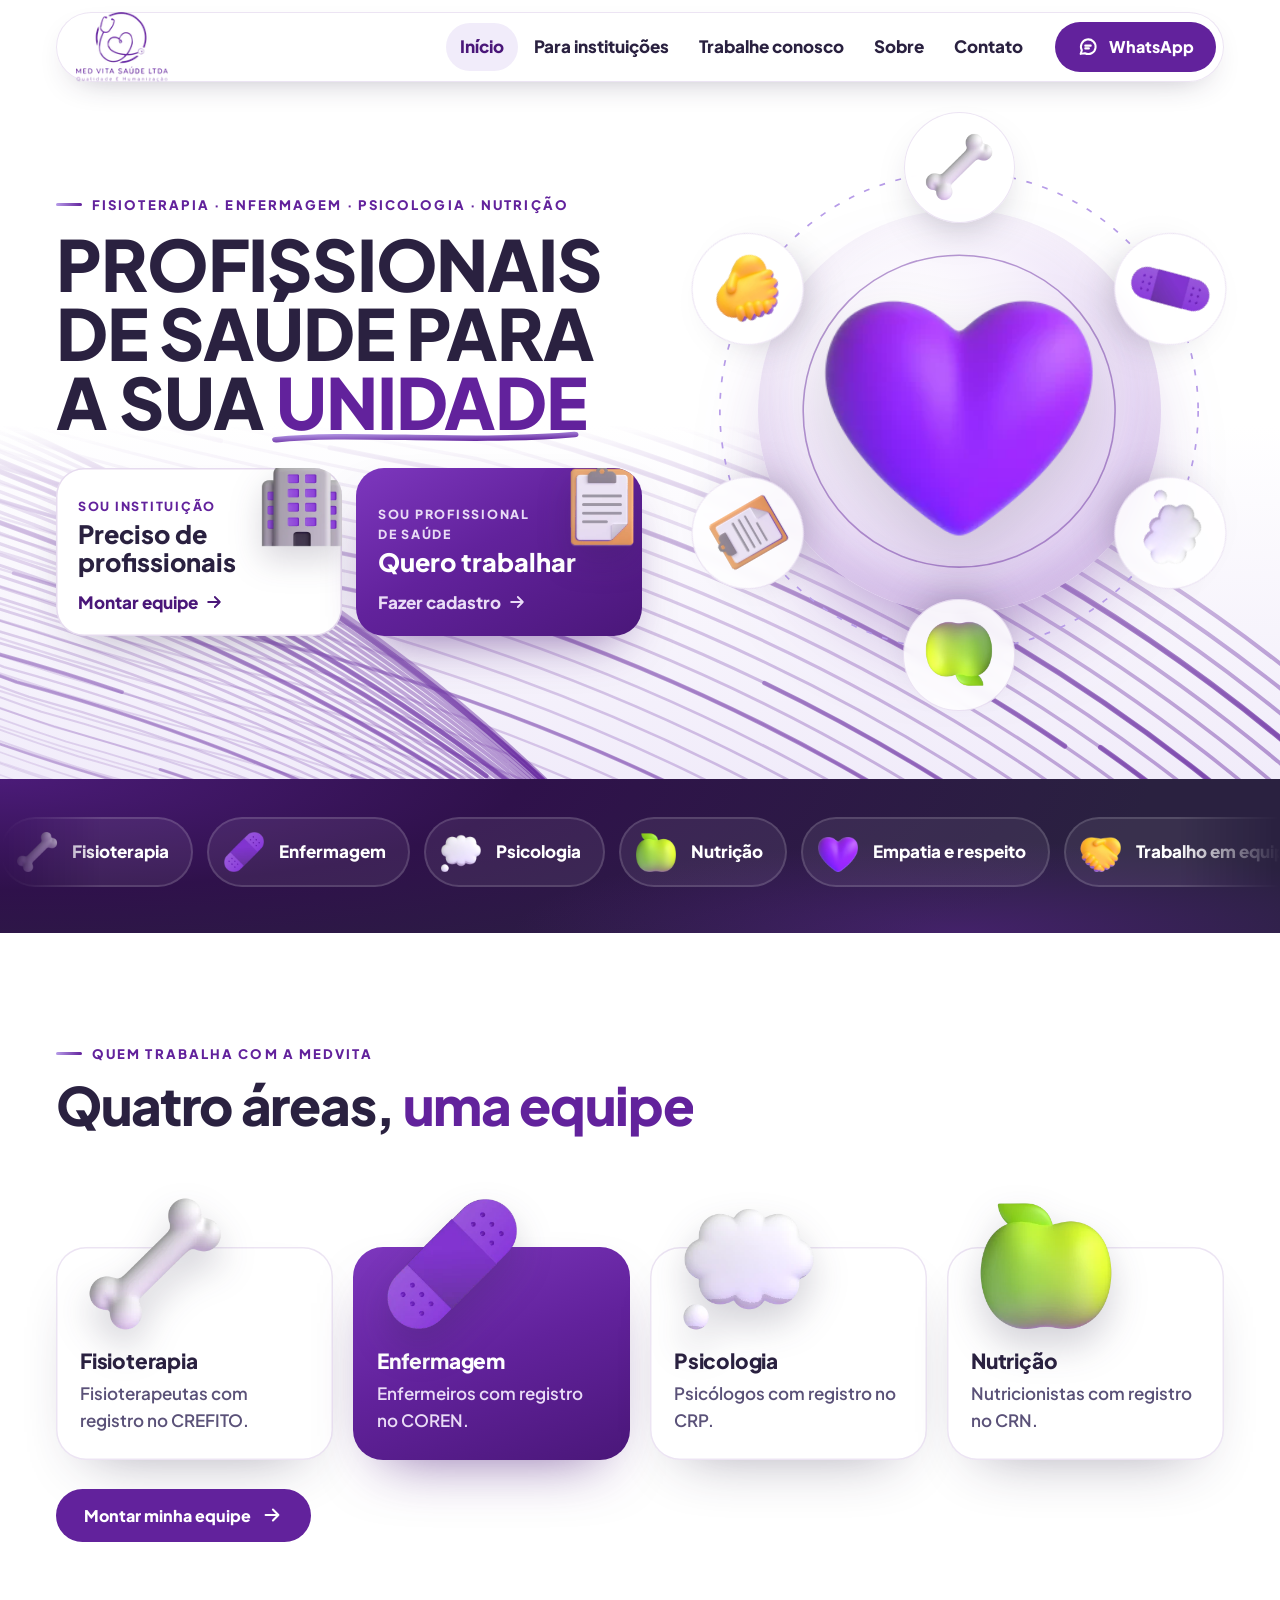
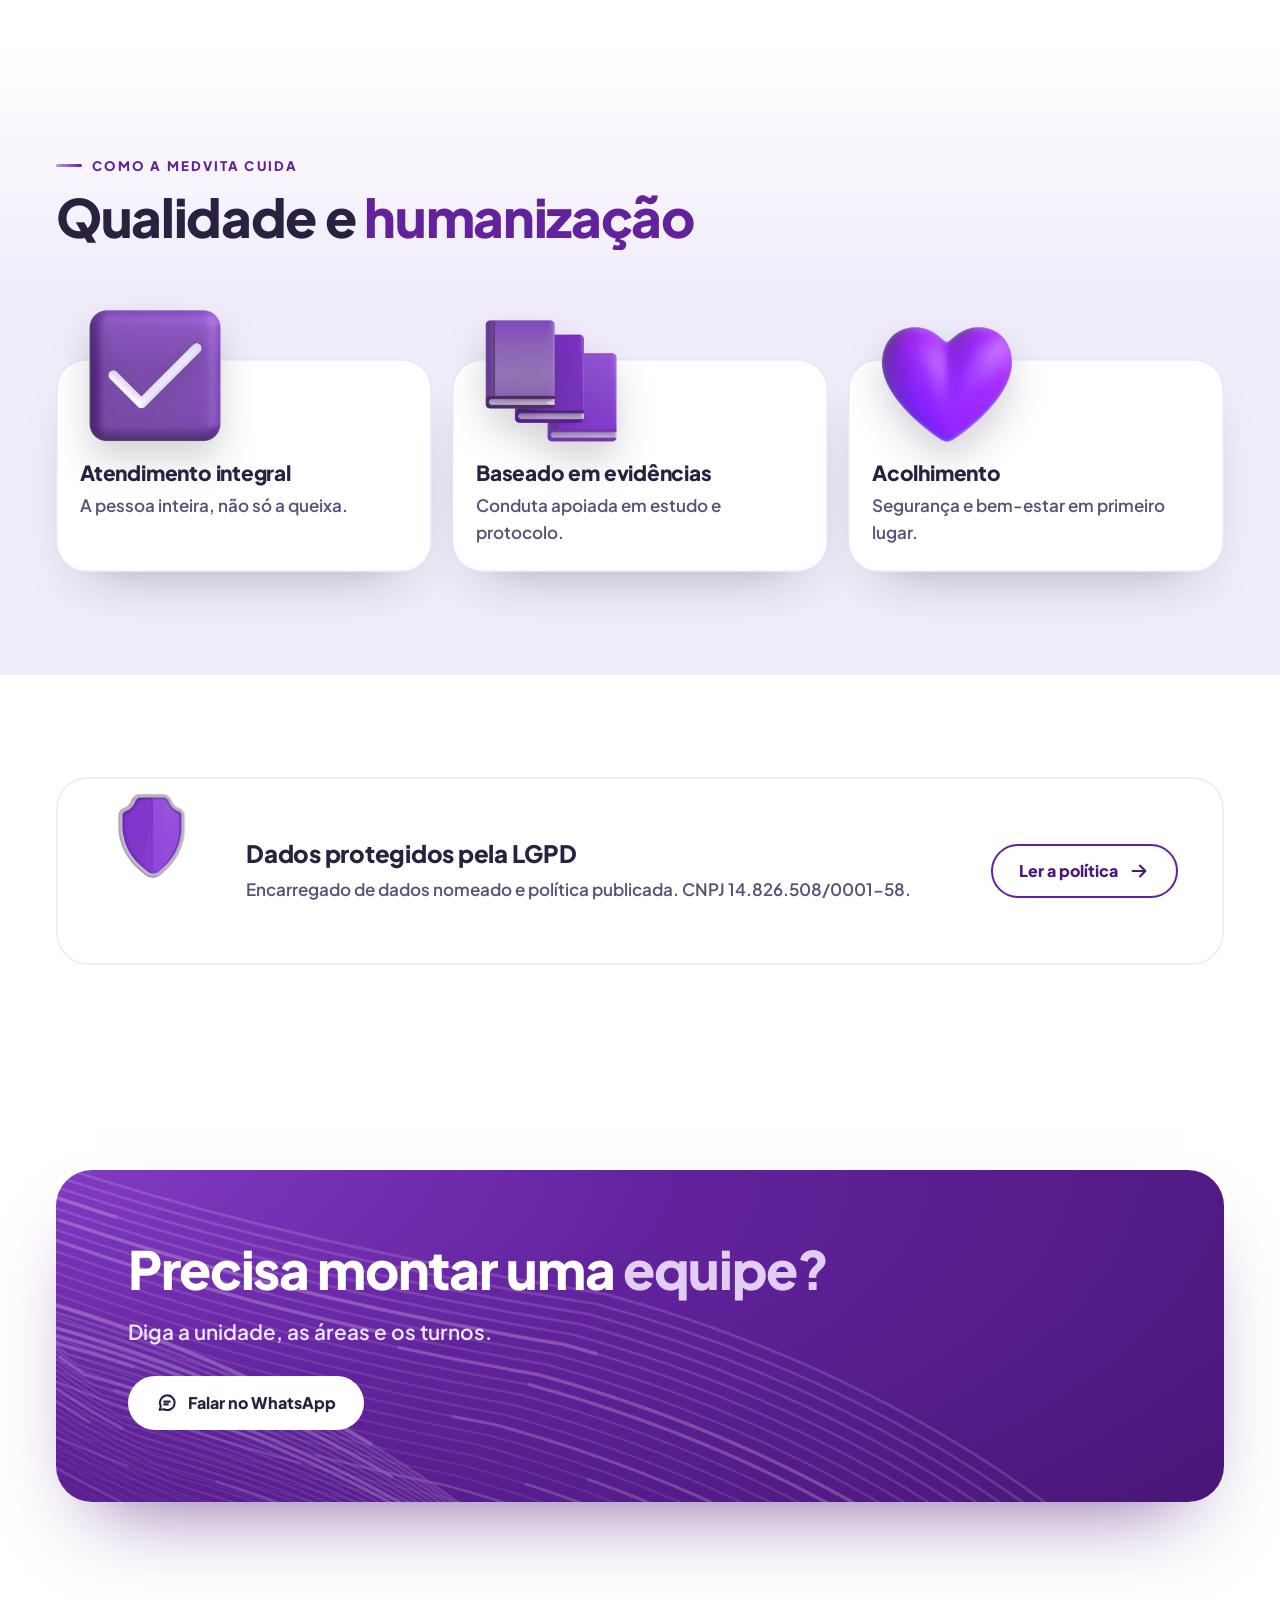
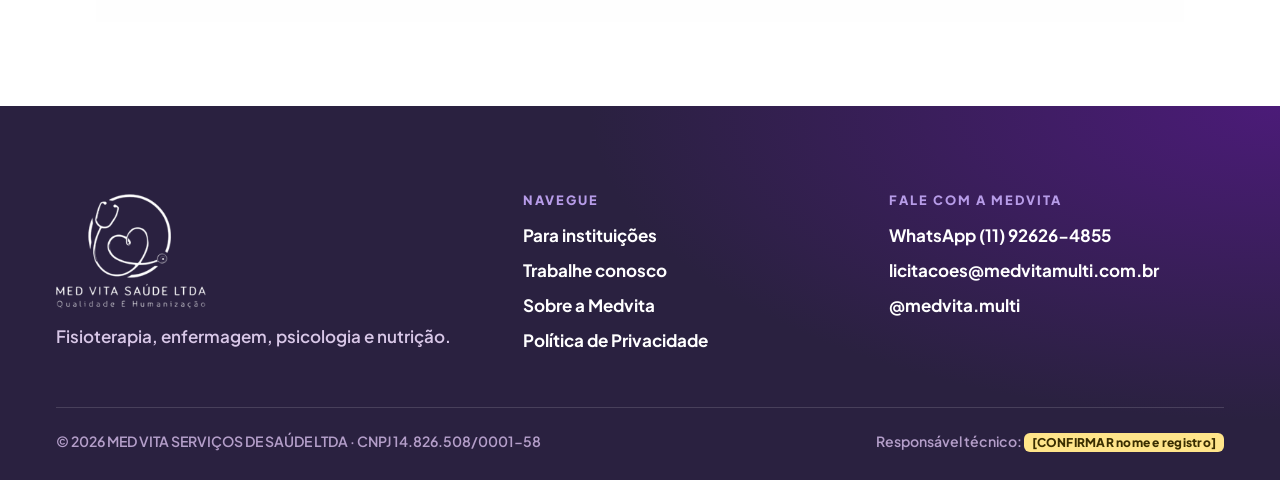
==== commit 01db0574: "Volta para a primeira versão do visual Desfaz o redesenho (f20a9fb), a pedido.  Co-Authored-By: Clau" ====
--- a/index.html
+++ b/index.html
@@ -3,29 +3,32 @@
 <head>
 <meta charset="UTF-8">
 <meta name="viewport" content="width=device-width, initial-scale=1, viewport-fit=cover">
-<script>document.documentElement.classList.add('js')</script>
+<script>document.documentElement.classList.add('js');try{if(sessionStorage.getItem('medvita-nav')==='1'&&!matchMedia('(prefers-reduced-motion: reduce)').matches){document.documentElement.classList.add('arriving');}sessionStorage.removeItem('medvita-nav')}catch(e){}</script>
 <title>Medvita | Fisioterapia, enfermagem, psicologia e nutrição</title>
-<meta name="description" content="Fisioterapeutas, enfermeiros, psicólogos e nutricionistas para instituições públicas e privadas. Monte o pedido e envie pelo WhatsApp.">
+<meta name="description" content="Fisioterapeutas, enfermeiros, psicólogos e nutricionistas para instituições públicas e privadas. Monte a equipe e fale com a Medvita pelo WhatsApp.">
 <link rel="canonical" href="https://dudugomes-student.github.io/medvita-site/">
 <meta name="theme-color" content="#FFFFFF">
 <meta property="og:title" content="Medvita | Fisioterapia, enfermagem, psicologia e nutrição">
-<meta property="og:description" content="Fisioterapeutas, enfermeiros, psicólogos e nutricionistas para instituições públicas e privadas. Monte o pedido e envie pelo WhatsApp.">
+<meta property="og:description" content="Fisioterapeutas, enfermeiros, psicólogos e nutricionistas para instituições públicas e privadas. Monte a equipe e fale com a Medvita pelo WhatsApp.">
 <meta property="og:type" content="website">
 <meta property="og:url" content="https://dudugomes-student.github.io/medvita-site/">
 <meta property="og:image" content="https://dudugomes-student.github.io/medvita-site/assets/og-medvita.png">
 <meta property="og:locale" content="pt_BR">
 <meta name="twitter:card" content="summary_large_image">
 <link rel="icon" href="assets/favicon.png" type="image/png">
-<link rel="apple-touch-icon" href="assets/apple-touch-icon.png">
 <link rel="preload" href="fonts/plus-jakarta-sans-latin-800-normal.woff2" as="font" type="font/woff2" crossorigin>
+<link rel="preload" href="fonts/plus-jakarta-sans-latin-600-normal.woff2" as="font" type="font/woff2" crossorigin>
 <link rel="stylesheet" href="css/medvita.css">
-<script type="application/ld+json">{"@context": "https://schema.org", "@type": "Organization", "name": "MED VITA SERVIÇOS DE SAÚDE LTDA", "alternateName": "Medvita", "url": "https://dudugomes-student.github.io/medvita-site/", "logo": "https://dudugomes-student.github.io/medvita-site/assets/logo.png", "telephone": "+55-11-92626-4855", "email": "licitacoes@medvitamulti.com.br", "taxID": "14.826.508/0001-58", "areaServed": "BR", "sameAs": ["https://www.instagram.com/medvita.multi/"]}</script><script src="js/main.js" defer></script><script src="js/forms.js" defer></script>
+<script type="application/ld+json">{"@context": "https://schema.org", "@type": "Organization", "name": "MED VITA SERVIÇOS DE SAÚDE LTDA", "alternateName": "Medvita", "url": "https://dudugomes-student.github.io/medvita-site/", "logo": "https://dudugomes-student.github.io/medvita-site/assets/logo.png", "telephone": "+55-11-92626-4855", "email": "licitacoes@medvitamulti.com.br", "taxID": "14.826.508/0001-58", "areaServed": "BR", "sameAs": ["https://www.instagram.com/medvita.multi/"]}</script><script src="js/main.js" defer></script><script src="js/paths-bg.js" defer></script><script src="js/motion.js" defer></script>
 </head>
 <body>
 <a class="skip-link" href="#conteudo">Pular para o conteúdo</a>
+<div class="curtain" aria-hidden="true"><div class="curtain-panel"><span class="curtain-badge"><img src="assets/logo-160.png" width="210" height="160" alt=""></span><span class="curtain-line"></span></div></div>
+<div class="progress" aria-hidden="true"></div>
+<svg width="0" height="0" style="position:absolute" aria-hidden="true" focusable="false"><defs><linearGradient id="traco" x1="0" y1="0" x2="1" y2="1"><stop offset="0" stop-color="#B79CE8"/><stop offset="1" stop-color="#62229C"/></linearGradient></defs></svg>
 <header class="site-header">
   <div class="wrap header-bar">
-    <a class="brand" href="index.html"><picture><source type="image/webp" srcset="assets/logo-80.webp 105w, assets/logo-160.webp 210w" sizes="92px"><img src="assets/logo-80.png" srcset="assets/logo-80.png 105w, assets/logo-160.png 210w" sizes="92px" width="105" height="80" alt="Med Vita Saúde: página inicial"></picture></a>
+    <a class="brand" href="index.html" aria-current="page"><picture><source type="image/webp" srcset="assets/logo-80.webp 105w, assets/logo-160.webp 210w" sizes="92px"><img src="assets/logo-80.png" srcset="assets/logo-80.png 105w, assets/logo-160.png 210w" sizes="92px" width="105" height="80" alt="Med Vita Saúde: página inicial"></picture></a>
     <button class="menu-toggle" type="button" aria-expanded="false" aria-controls="menu-principal" aria-label="Abrir menu"><svg class="icon i-open" viewBox="0 0 24 24" aria-hidden="true"><path d="M4 8h16M4 16h16"/></svg><svg class="icon i-close" viewBox="0 0 24 24" aria-hidden="true"><path d="m6 6 12 12M18 6 6 18"/></svg></button>
     <nav class="nav" id="menu-principal" aria-label="Principal">
       <ul class="nav-list"><li><a href="index.html" aria-current="page">Início</a></li><li><a href="para-instituicoes.html">Para instituições</a></li><li><a href="trabalhe-conosco.html">Trabalhe conosco</a></li><li><a href="sobre.html">Sobre</a></li><li><a href="contato.html">Contato</a></li></ul>
@@ -34,56 +37,57 @@
   </div>
 </header>
 <main id="conteudo" tabindex="-1">
-<section class="hero" aria-labelledby="hero-title">
+<section class="hero" aria-labelledby="hero-title"><div class="paths-bg" data-paths aria-hidden="true"></div>
   <div class="wrap hero-grid">
     <div>
-      <h1 class="h1" id="hero-title">Fisioterapeutas, enfermeiros, psicólogos e nutricionistas para a sua unidade.</h1>
-      <p class="lede">A Medvita monta e acompanha equipes de saúde para prefeituras, hospitais e clínicas.</p>
-      <div class="btn-row"><a class="btn btn-primary" href="https://wa.me/5511926264855" target="_blank" rel="noopener noreferrer"><svg class="icon" viewBox="0 0 24 24" aria-hidden="true"><path d="M4 19.5 5.3 15.6A8 8 0 1 1 8.6 18.8Z"/><path d="M9 10.5h6M9 13.5h4"/></svg><span>Falar no WhatsApp</span><span class="sr-only"> (abre em nova aba)</span></a><a class="btn btn-line" href="sobre.html">Conhecer a Medvita</a></div>
+      <p class="kicker">Fisioterapia · Enfermagem · Psicologia · Nutrição</p>
+      <h1 class="display" id="hero-title" data-draw>Profissionais de saúde para a sua <span class="stroke">unidade<svg viewBox="0 0 100 10" preserveAspectRatio="none" aria-hidden="true"><path class="draw" pathLength="1" style="--delay:.5s;--dur:1.1s" d="M2 6.5C26 2.5 62 8.5 98 4"/></svg></span></h1>
+      <div class="doors">
+        <a class="door" data-tilt href="para-instituicoes.html"><img class="door-img" src="assets/3d/predio.webp" width="256" height="256" alt="" aria-hidden="true" loading="lazy" decoding="async"><small>Sou instituição</small><strong>Preciso de profissionais</strong><span class="go">Montar equipe <svg class="icon" viewBox="0 0 24 24" aria-hidden="true"><path d="M5 12h14M13 6l6 6-6 6"/></svg></span></a>
+        <a class="door door-blue" data-tilt href="trabalhe-conosco.html"><img class="door-img" src="assets/3d/prancheta.webp" width="256" height="256" alt="" aria-hidden="true" loading="lazy" decoding="async"><small>Sou profissional de saúde</small><strong>Quero trabalhar</strong><span class="go">Fazer cadastro <svg class="icon" viewBox="0 0 24 24" aria-hidden="true"><path d="M5 12h14M13 6l6 6-6 6"/></svg></span></a>
+      </div>
     </div>
-    <form class="order" id="pedido" data-whatsapp-form="instituicao" data-number="5511926264855" novalidate>
-  <h2>Pedir equipe</h2>
-  <p class="note">Marque o que precisa. A mensagem sai pronta no WhatsApp.</p>
-  <div class="form-grid">
-    <fieldset class="full picks"><legend>Áreas</legend><div class="chips"><label class="chip"><input type="checkbox" name="area" value="Fisioterapia" data-label="Áreas"><span>Fisioterapia</span></label><label class="chip"><input type="checkbox" name="area" value="Enfermagem" data-label="Áreas"><span>Enfermagem</span></label><label class="chip"><input type="checkbox" name="area" value="Psicologia" data-label="Áreas"><span>Psicologia</span></label><label class="chip"><input type="checkbox" name="area" value="Nutrição" data-label="Áreas"><span>Nutrição</span></label></div></fieldset>
-    <fieldset class="full "><legend>Turnos</legend><div class="chips"><label class="chip"><input type="checkbox" name="turno" value="Dia" data-label="Turnos"><span>Dia</span></label><label class="chip"><input type="checkbox" name="turno" value="Noite" data-label="Turnos"><span>Noite</span></label><label class="chip"><input type="checkbox" name="turno" value="Fim de semana" data-label="Turnos"><span>Fim de semana</span></label></div></fieldset>
-    <div class="field full"><label for="pedido-tipo">Tipo de instituição</label><select id="pedido-tipo" name="tipo" required data-label="Tipo de instituição"><option value="">Escolha</option><option>Prefeitura ou secretaria de saúde</option><option>Hospital</option><option>Clínica</option><option>Outra</option></select></div>
-    <div class="field"><label for="pedido-inst">Instituição</label><input id="pedido-inst" name="instituicao" autocomplete="organization" required maxlength="160" data-label="Instituição"></div>
-    <div class="field"><label for="pedido-cidade">Cidade e estado</label><input id="pedido-cidade" name="cidade" required maxlength="120" placeholder="Barueri (SP)" data-label="Cidade"></div>
-    <div class="field full"><label for="pedido-nome">Seu nome</label><input id="pedido-nome" name="nome" autocomplete="name" required maxlength="120" data-label="Nome"></div>
+    <figure class="orbit-stage" role="img" aria-label="Coração roxo em 3D no centro, com osso, curativo, balão de pensamento, maçã, prancheta e aperto de mãos girando em volta.">
+  <span class="orbit-glow" aria-hidden="true"></span>
+  <svg class="orbit-ring" viewBox="0 0 100 100" aria-hidden="true"><circle cx="50" cy="50" r="49"/></svg>
+  <svg class="orbit-ring orbit-ring-2" viewBox="0 0 100 100" aria-hidden="true"><circle cx="50" cy="50" r="49"/></svg>
+  <ul class="orbit" aria-hidden="true"><li style="--i:0;--n:6"><span class="orbit-item"><img class="orbit-img" src="assets/3d/osso.webp" width="256" height="256" alt="" aria-hidden="true" loading="lazy" decoding="async"></span></li><li style="--i:1;--n:6"><span class="orbit-item"><img class="orbit-img" src="assets/3d/curativo.webp" width="256" height="256" alt="" aria-hidden="true" loading="lazy" decoding="async"></span></li><li style="--i:2;--n:6"><span class="orbit-item"><img class="orbit-img" src="assets/3d/pensamento.webp" width="256" height="256" alt="" aria-hidden="true" loading="lazy" decoding="async"></span></li><li style="--i:3;--n:6"><span class="orbit-item"><img class="orbit-img" src="assets/3d/maca.webp" width="256" height="256" alt="" aria-hidden="true" loading="lazy" decoding="async"></span></li><li style="--i:4;--n:6"><span class="orbit-item"><img class="orbit-img" src="assets/3d/prancheta.webp" width="256" height="256" alt="" aria-hidden="true" loading="lazy" decoding="async"></span></li><li style="--i:5;--n:6"><span class="orbit-item"><img class="orbit-img" src="assets/3d/maos.webp" width="256" height="256" alt="" aria-hidden="true" loading="lazy" decoding="async"></span></li></ul>
+  <span class="orbit-center" data-depth="0.15"><img class="orbit-hub" src="assets/3d/coracao.webp" width="256" height="256" alt="" aria-hidden="true" fetchpriority="high"></span>
+</figure>
   </div>
-  <div class="form-foot"><button class="btn btn-primary" type="submit" disabled><svg class="icon" viewBox="0 0 24 24" aria-hidden="true"><path d="M4 19.5 5.3 15.6A8 8 0 1 1 8.6 18.8Z"/><path d="M9 10.5h6M9 13.5h4"/></svg><span>Montar mensagem</span></button>
-  <p>Sem dados de pacientes. Nada fica salvo no site.</p></div>
-  <div class="form-result" data-form-result hidden><p role="status"></p><a class="btn btn-primary" href="https://wa.me/5511926264855" target="_blank" rel="noopener noreferrer"><svg class="icon" viewBox="0 0 24 24" aria-hidden="true"><path d="M4 19.5 5.3 15.6A8 8 0 1 1 8.6 18.8Z"/><path d="M9 10.5h6M9 13.5h4"/></svg><span>Abrir no WhatsApp</span><span class="sr-only"> (abre em nova aba)</span></a></div>
-</form>
-  </div>
-  <div class="wrap"><svg class="trace hero-trace" data-draw viewBox="0 0 1200 110" preserveAspectRatio="xMinYMax slice" aria-hidden="true"><path pathLength="1" d="M4 104 H239 C269 104 295 98 304 80 C313 61 304 38 288 35 C278 33 271 41 269 48 C266 37 255 30 243 35 C228 42 234 64 255 81 C269 92 285 101 309 104 H1196"/></svg></div>
 </section>
 
+<section class="band-navy band-thin" aria-label="Áreas e valores"><div class="marquee" aria-label="Áreas e valores"><ul class="mq-track"><li><img class="mq-img" src="assets/3d/osso.webp" width="256" height="256" alt="" aria-hidden="true" loading="lazy" decoding="async"><span>Fisioterapia</span></li><li><img class="mq-img" src="assets/3d/curativo.webp" width="256" height="256" alt="" aria-hidden="true" loading="lazy" decoding="async"><span>Enfermagem</span></li><li><img class="mq-img" src="assets/3d/pensamento.webp" width="256" height="256" alt="" aria-hidden="true" loading="lazy" decoding="async"><span>Psicologia</span></li><li><img class="mq-img" src="assets/3d/maca.webp" width="256" height="256" alt="" aria-hidden="true" loading="lazy" decoding="async"><span>Nutrição</span></li><li><img class="mq-img" src="assets/3d/coracao.webp" width="256" height="256" alt="" aria-hidden="true" loading="lazy" decoding="async"><span>Empatia e respeito</span></li><li><img class="mq-img" src="assets/3d/maos.webp" width="256" height="256" alt="" aria-hidden="true" loading="lazy" decoding="async"><span>Trabalho em equipe</span></li><li><img class="mq-img" src="assets/3d/escudo.webp" width="256" height="256" alt="" aria-hidden="true" loading="lazy" decoding="async"><span>Integridade</span></li><li><img class="mq-img" src="assets/3d/livros.webp" width="256" height="256" alt="" aria-hidden="true" loading="lazy" decoding="async"><span>Cuidado baseado em evidências</span></li></ul><ul class="mq-track" aria-hidden="true"><li><img class="mq-img" src="assets/3d/osso.webp" width="256" height="256" alt="" aria-hidden="true" loading="lazy" decoding="async"><span>Fisioterapia</span></li><li><img class="mq-img" src="assets/3d/curativo.webp" width="256" height="256" alt="" aria-hidden="true" loading="lazy" decoding="async"><span>Enfermagem</span></li><li><img class="mq-img" src="assets/3d/pensamento.webp" width="256" height="256" alt="" aria-hidden="true" loading="lazy" decoding="async"><span>Psicologia</span></li><li><img class="mq-img" src="assets/3d/maca.webp" width="256" height="256" alt="" aria-hidden="true" loading="lazy" decoding="async"><span>Nutrição</span></li><li><img class="mq-img" src="assets/3d/coracao.webp" width="256" height="256" alt="" aria-hidden="true" loading="lazy" decoding="async"><span>Empatia e respeito</span></li><li><img class="mq-img" src="assets/3d/maos.webp" width="256" height="256" alt="" aria-hidden="true" loading="lazy" decoding="async"><span>Trabalho em equipe</span></li><li><img class="mq-img" src="assets/3d/escudo.webp" width="256" height="256" alt="" aria-hidden="true" loading="lazy" decoding="async"><span>Integridade</span></li><li><img class="mq-img" src="assets/3d/livros.webp" width="256" height="256" alt="" aria-hidden="true" loading="lazy" decoding="async"><span>Cuidado baseado em evidências</span></li></ul></div></section>
+
 <section class="section" aria-labelledby="areas-title"><div class="wrap">
-  <div class="section-head">
-    <h2 class="h2" id="areas-title">Quatro áreas que trabalham juntas</h2>
-    <p>Cada profissional atua na sua área e conversa com os outros sobre o mesmo paciente.</p>
+  <div class="section-head reveal">
+    <p class="kicker">Quem trabalha com a Medvita</p>
+    <h2 class="title" id="areas-title">Quatro áreas, <span class="blue">uma equipe</span></h2>
   </div>
-  <ul class="areas"><li><strong>Fisioterapia</strong><span>Fisioterapeutas com registro ativo no conselho.</span><em>CREFITO</em></li><li><strong>Enfermagem</strong><span>Enfermeiros com registro ativo no conselho.</span><em>COREN</em></li><li><strong>Psicologia</strong><span>Psicólogos com registro ativo no conselho.</span><em>CRP</em></li><li><strong>Nutrição</strong><span>Nutricionistas com registro ativo no conselho.</span><em>CRN</em></li></ul>
+  <div class="tiles"><article class="tile reveal" data-tilt style="--d:0.00s"><span class="tile-art"><img class="art3d" src="assets/3d/osso.webp" width="256" height="256" alt="" aria-hidden="true" loading="lazy" decoding="async"></span><h3>Fisioterapia</h3><p>Fisioterapeutas com registro no CREFITO.</p></article><article class="tile tile-blue reveal" data-tilt style="--d:0.08s"><span class="tile-art"><img class="art3d" src="assets/3d/curativo.webp" width="256" height="256" alt="" aria-hidden="true" loading="lazy" decoding="async"></span><h3>Enfermagem</h3><p>Enfermeiros com registro no COREN.</p></article><article class="tile reveal" data-tilt style="--d:0.16s"><span class="tile-art"><img class="art3d" src="assets/3d/pensamento.webp" width="256" height="256" alt="" aria-hidden="true" loading="lazy" decoding="async"></span><h3>Psicologia</h3><p>Psicólogos com registro no CRP.</p></article><article class="tile reveal" data-tilt style="--d:0.24s"><span class="tile-art"><img class="art3d" src="assets/3d/maca.webp" width="256" height="256" alt="" aria-hidden="true" loading="lazy" decoding="async"></span><h3>Nutrição</h3><p>Nutricionistas com registro no CRN.</p></article></div>
+  <div class="btn-row reveal"><a class="btn btn-primary" href="para-instituicoes.html"><span>Montar minha equipe</span><svg class="icon" viewBox="0 0 24 24" aria-hidden="true"><path d="M5 12h14M13 6l6 6-6 6"/></svg></a></div>
 </div></section>
 
-<section class="section section-tint" aria-labelledby="jeito-title"><div class="wrap split">
-  <h2 class="h2" id="jeito-title">O que a Medvita busca em cada atendimento</h2>
-  <div>
-    <p class="statement">Olhar a pessoa inteira, seguir o que a ciência mostra e manter o ambiente seguro e acolhedor.</p>
-    <p class="muted" style="margin-top:20px">É a missão da empresa, resumida no lema do logo: qualidade e humanização.</p>
-    <a class="link-arrow" href="sobre.html">Missão, visão e valores<svg class="icon" viewBox="0 0 24 24" aria-hidden="true"><path d="M5 12h14M13 6l6 6-6 6"/></svg></a>
+<section class="section section-sky" aria-labelledby="jeito-title"><div class="wrap">
+  <div class="section-head reveal">
+    <p class="kicker">Como a Medvita cuida</p>
+    <h2 class="title" id="jeito-title">Qualidade e <span class="blue">humanização</span></h2>
   </div>
+  <div class="tiles tiles-3"><article class="tile reveal" data-tilt style="--d:0.00s"><span class="tile-art"><img class="art3d" src="assets/3d/check.webp" width="256" height="256" alt="" aria-hidden="true" loading="lazy" decoding="async"></span><h3>Atendimento integral</h3><p>A pessoa inteira, não só a queixa.</p></article><article class="tile reveal" data-tilt style="--d:0.08s"><span class="tile-art"><img class="art3d" src="assets/3d/livros.webp" width="256" height="256" alt="" aria-hidden="true" loading="lazy" decoding="async"></span><h3>Baseado em evidências</h3><p>Conduta apoiada em estudo e protocolo.</p></article><article class="tile reveal" data-tilt style="--d:0.16s"><span class="tile-art"><img class="art3d" src="assets/3d/coracao.webp" width="256" height="256" alt="" aria-hidden="true" loading="lazy" decoding="async"></span><h3>Acolhimento</h3><p>Segurança e bem-estar em primeiro lugar.</p></article></div>
 </div></section>
 
-<section class="section" aria-labelledby="prof-title"><div class="wrap">
-  <div class="callout">
-    <div>
-      <h2 class="h2" id="prof-title">Você é profissional de saúde?</h2>
-      <p class="muted" style="margin-top:10px">Fisioterapeuta, enfermeiro, psicólogo ou nutricionista: deixe seu cadastro.</p>
-    </div>
-    <a class="btn btn-line" href="trabalhe-conosco.html">Fazer cadastro</a>
+<section class="section" aria-label="Proteção de dados"><div class="wrap"><div class="trust reveal">
+  <span class="float trust-float" data-depth="0.2"><img class="trust-art" src="assets/3d/escudo.webp" width="256" height="256" alt="" aria-hidden="true" loading="lazy" decoding="async"></span>
+  <div><h2 class="subtitle">Dados protegidos pela LGPD</h2>
+  <p>Encarregado de dados nomeado e política publicada. CNPJ 14.826.508/0001-58.</p></div>
+  <a class="btn btn-outline" href="privacidade.html"><span>Ler a política</span><svg class="icon" viewBox="0 0 24 24" aria-hidden="true"><path d="M5 12h14M13 6l6 6-6 6"/></svg></a>
+</div></div></section>
+
+<section class="section" aria-labelledby="cta-title"><div class="wrap">
+  <div class="cta reveal"><div class="paths-bg paths-light" data-paths aria-hidden="true"></div>
+    <h2 class="title" id="cta-title">Precisa montar uma <span class="blue">equipe?</span></h2>
+    <p class="lede">Diga a unidade, as áreas e os turnos.</p>
+    <div class="btn-row"><a class="btn btn-white" href="https://wa.me/5511926264855" target="_blank" rel="noopener noreferrer"><svg class="icon" viewBox="0 0 24 24" aria-hidden="true"><path d="M4 19.5 5.3 15.6A8 8 0 1 1 8.6 18.8Z"/><path d="M9 10.5h6M9 13.5h4"/></svg><span>Falar no WhatsApp</span><span class="sr-only"> (abre em nova aba)</span></a></div>
   </div>
 </div></section>
 
@@ -96,7 +100,7 @@
         <p>Fisioterapia, enfermagem, psicologia e nutrição.</p>
       </div>
       <div>
-        <h2>Páginas</h2>
+        <h2>Navegue</h2>
         <ul>
           <li><a href="para-instituicoes.html">Para instituições</a></li>
           <li><a href="trabalhe-conosco.html">Trabalhe conosco</a></li>
@@ -105,7 +109,7 @@
         </ul>
       </div>
       <div>
-        <h2>Contato</h2>
+        <h2>Fale com a Medvita</h2>
         <ul>
           <li><a href="https://wa.me/5511926264855" target="_blank" rel="noopener noreferrer">WhatsApp (11) 92626-4855<span class="sr-only"> (abre em nova aba)</span></a></li>
           <li><a href="mailto:licitacoes@medvitamulti.com.br">licitacoes@medvitamulti.com.br</a></li>
@@ -121,7 +125,7 @@
 </footer>
 <nav class="mobile-bar" aria-label="Atalhos">
   <a class="btn btn-primary" href="https://wa.me/5511926264855" target="_blank" rel="noopener noreferrer"><svg class="icon" viewBox="0 0 24 24" aria-hidden="true"><path d="M4 19.5 5.3 15.6A8 8 0 1 1 8.6 18.8Z"/><path d="M9 10.5h6M9 13.5h4"/></svg><span>WhatsApp</span><span class="sr-only"> (abre em nova aba)</span></a>
-  <a class="btn btn-line" href="para-instituicoes.html#pedido">Pedir equipe</a>
+  <a class="btn btn-outline" href="para-instituicoes.html"><span>Montar equipe</span></a>
 </nav>
 </body>
 </html>
--- a/css/medvita.css
+++ b/css/medvita.css
@@ -1,204 +1,691 @@
-/* Medvita — sistema visual. Fonte da verdade dos tokens; ver DESIGN.md.
-   Direção: clínico e direto, papel branco, texto em tinta roxa escura, um só traço (o do logo) como desenho. */
+/* Medvita — sistema visual "cuidado em equipe". Fonte da verdade dos tokens; ver DESIGN.md. */
+
+
 @font-face { font-family: "Plus Jakarta Sans"; font-weight: 500; font-style: normal; font-display: swap; src: url("../fonts/plus-jakarta-sans-latin-500-normal.woff2") format("woff2"); }
 @font-face { font-family: "Plus Jakarta Sans"; font-weight: 600; font-style: normal; font-display: swap; src: url("../fonts/plus-jakarta-sans-latin-600-normal.woff2") format("woff2"); }
 @font-face { font-family: "Plus Jakarta Sans"; font-weight: 700; font-style: normal; font-display: swap; src: url("../fonts/plus-jakarta-sans-latin-700-normal.woff2") format("woff2"); }
 @font-face { font-family: "Plus Jakarta Sans"; font-weight: 800; font-style: normal; font-display: swap; src: url("../fonts/plus-jakarta-sans-latin-800-normal.woff2") format("woff2"); }
 
 :root {
-  --ink: #2A2140;        /* texto e títulos */
-  --muted: #5A5178;      /* apoio */
-  --brand: #62229C;      /* roxo do logo — unslop-ignore: cor oficial da marca */
-  --brand-deep: #4A1779; /* hover, links */
-  --tint: #F3EFF9;       /* fundo de faixa */
-  --rule: #E2DBEE;       /* linhas e bordas */
-  --paper: #FFFFFF;
-  --mark: #FFE58A;       /* só para [CONFIRMAR] */
-  --r-s: 4px; --r-m: 8px; --r-l: 14px;   /* raio por função: campo, botão secundário, painel */
-  --wrap: 1180px;
-  --pad: clamp(20px, 4vw, 40px);
-  --sec: clamp(56px, 8vw, 104px);
+  --blue: #62229C;        /* traço, destaques, botões */
+  --blue-deep: #4A1779;   /* hover e texto pequeno em azul */
+  --navy: #2A2140;        /* títulos */
+  --gray: #5A5178;        /* texto de apoio */
+  --sky: #F1ECFA;         /* preenchimentos, fundo de seção */
+  --mist: #B79CE8;        /* início do degradê do traço */
+  --white: #FFFFFF;
+  --line: linear-gradient(90deg, var(--mist), var(--blue));
+  --r-pill: 999px;
+  --r-card: 28px;
+  --gutter: clamp(16px, 4.5vw, 56px);
+  --max: 1200px;
+  --section: clamp(72px, 10vw, 136px);
+  --ease: cubic-bezier(.22, 1, .36, 1);
+  --shadow: 0 24px 60px -28px rgba(42, 33, 64, .28);
+  color-scheme: light;
 }
 
 *, *::before, *::after { box-sizing: border-box; }
-html { -webkit-text-size-adjust: 100%; scroll-behavior: smooth; }
-body { margin: 0; font: 500 1.0625rem/1.6 "Plus Jakarta Sans", system-ui, sans-serif; color: var(--ink); background: var(--paper); }
+html { -webkit-text-size-adjust: 100%; scroll-behavior: smooth; scroll-padding-top: 96px; }
+@media (prefers-reduced-motion: reduce) { html { scroll-behavior: auto; } }
+body {
+  margin: 0; font-family: "Plus Jakarta Sans", system-ui, sans-serif; font-weight: 600;
+  font-size: clamp(1rem, .96rem + .2vw, 1.0625rem); line-height: 1.6; color: var(--navy);
+  background: var(--white); text-rendering: optimizeLegibility; overflow-x: clip;
+}
+html.menu-open { overflow: hidden; }
 img, svg { display: block; max-width: 100%; }
-a { color: var(--brand-deep); text-underline-offset: 3px; }
-a:hover { color: var(--brand); }
-:focus-visible { outline: 3px solid var(--brand); outline-offset: 3px; }
-h1, h2, h3 { margin: 0; line-height: 1.12; letter-spacing: -0.02em; font-weight: 800; text-wrap: balance; }
+a { color: var(--blue-deep); text-decoration-thickness: 2px; text-underline-offset: 3px; }
+a:hover { color: var(--blue); }
+:focus-visible { outline: 3px solid var(--blue); outline-offset: 3px; border-radius: 6px; }
 p { margin: 0 0 1em; }
-p:last-child { margin-bottom: 0; }
-.wrap { width: min(100% - 2 * var(--pad), var(--wrap)); margin-inline: auto; }
-.sr-only { position: absolute; width: 1px; height: 1px; overflow: hidden; clip: rect(0 0 0 0); white-space: nowrap; }
-.skip-link { position: absolute; left: 12px; top: -60px; background: var(--ink); color: #fff; padding: 10px 14px; border-radius: var(--r-m); z-index: 50; }
+h1, h2, h3 { margin: 0; line-height: 1.05; letter-spacing: -.01em; text-wrap: balance; }
+.sr-only { position: absolute; width: 1px; height: 1px; padding: 0; margin: -1px; overflow: hidden; clip: rect(0 0 0 0); white-space: nowrap; border: 0; }
+.skip-link { position: absolute; left: 16px; top: -60px; z-index: 100; background: var(--navy); color: var(--white); padding: 10px 18px; border-radius: var(--r-pill); }
 .skip-link:focus { top: 12px; }
-.muted { color: var(--muted); }
-mark.confirmar { background: var(--mark); color: #3A2E00; font: 800 .75rem/1.3 "Plus Jakarta Sans", system-ui, sans-serif; padding: 2px 7px; border-radius: var(--r-s); vertical-align: middle; letter-spacing: 0; }
-
-/* ---------- tipografia ---------- */
-.h1 { font-size: clamp(2.3rem, 1.5rem + 3.3vw, 4.1rem); }
-.h2 { font-size: clamp(1.7rem, 1.25rem + 1.7vw, 2.6rem); }
-.h3 { font-size: 1.2rem; letter-spacing: -0.01em; }
-.lede { font-size: clamp(1.1rem, 1rem + .4vw, 1.3rem); color: var(--muted); max-width: 46ch; }
-.eyebrow { font-weight: 700; color: var(--brand); margin-bottom: 14px; }
-
-/* ---------- botões ---------- */
-.btn { display: inline-flex; align-items: center; justify-content: center; gap: 10px; min-height: 50px; padding: 0 22px; border: 2px solid transparent; font: inherit; font-weight: 700; text-decoration: none; cursor: pointer; transition: background-color .15s, color .15s, border-color .15s; }
-.btn .icon { width: 20px; height: 20px; flex: none; fill: none; stroke: currentColor; stroke-width: 2; stroke-linecap: round; stroke-linejoin: round; }
-.btn-primary { background: var(--brand); color: #fff; border-radius: 999px; } /* unslop-ignore: a única pílula do site, só na ação principal */
-.btn-primary:hover { background: var(--brand-deep); color: #fff; }
-.btn-line { border-color: var(--ink); color: var(--ink); border-radius: var(--r-m); }
-.btn-line:hover { background: var(--ink); color: #fff; }
+.wrap { width: min(100% - 2 * var(--gutter), var(--max)); margin-inline: auto; }
+
+/* Tipografia */
+.kicker { font-weight: 800; font-size: .8125rem; letter-spacing: .16em; text-transform: uppercase; color: var(--blue); margin: 0 0 14px; }
+.display { font-weight: 800; text-transform: uppercase; font-size: clamp(2.3rem, 1.3rem + 4.2vw, 4.4rem); line-height: .98; }
+.title { font-weight: 800; text-transform: uppercase; font-size: clamp(1.9rem, 1.2rem + 2.8vw, 3.4rem); line-height: 1.02; }
+.subtitle { font-weight: 800; font-size: clamp(1.2rem, 1.05rem + .6vw, 1.5rem); line-height: 1.2; }
+.lede { font-size: clamp(1.08rem, 1rem + .4vw, 1.3rem); color: var(--gray); max-width: 38em; }
+.blue { color: var(--blue); }
+.muted { color: var(--gray); }
+/* Sublinhado em traço que se desenha sob a palavra-chave */
+.stroke { position: relative; display: inline-block; white-space: nowrap; color: var(--blue); }
+.stroke svg { position: absolute; left: -2%; right: -2%; width: 104%; bottom: -.16em; height: .3em; overflow: visible; }
+.stroke path { fill: none; stroke: url(#traco); stroke-width: 2.6; stroke-linecap: round; }
+@media (max-width: 600px) {
+  .stroke { display: inline; white-space: normal; text-decoration: underline; text-decoration-color: var(--mist); text-decoration-thickness: .1em; text-underline-offset: .14em; }
+  .stroke svg { display: none; }
+}
+
+/* Botões */
+.btn {
+  display: inline-flex; align-items: center; justify-content: center; gap: 10px; min-height: 52px; padding: 12px 26px;
+  border-radius: var(--r-pill); border: 2px solid transparent; font: inherit; font-weight: 800; font-size: 1rem;
+  text-decoration: none; cursor: pointer; transition: background .2s, color .2s, border-color .2s, transform .2s var(--ease);
+}
+.btn:active { transform: translateY(1px); }
+.btn .icon { width: 22px; height: 22px; flex: none; }
+.btn-primary { background: var(--blue); color: var(--white); }
+.btn-primary:hover { background: var(--blue-deep); color: var(--white); }
+.btn-outline { background: var(--white); color: var(--blue-deep); border-color: var(--blue); }
+.btn-outline:hover { background: var(--sky); color: var(--blue-deep); }
+.btn-white { background: var(--white); color: var(--navy); }
+.btn-white:hover { background: var(--sky); color: var(--navy); }
 .btn-row { display: flex; flex-wrap: wrap; gap: 12px; margin-top: 28px; }
-.link-arrow { font-weight: 700; text-decoration: none; display: inline-flex; gap: 8px; align-items: center; }
-.link-arrow .icon { width: 18px; height: 18px; fill: none; stroke: currentColor; stroke-width: 2; stroke-linecap: round; stroke-linejoin: round; transition: transform .15s; }
-.link-arrow:hover .icon { transform: translateX(3px); }
-
-/* ---------- cabeçalho ---------- */
-.site-header { position: sticky; top: 0; z-index: 20; background: rgba(255,255,255,.96); border-bottom: 1px solid var(--rule); }
-.header-bar { display: flex; align-items: center; gap: 24px; min-height: 84px; }
-.brand img { width: 92px; height: auto; }
-.nav { margin-left: auto; display: flex; align-items: center; gap: 28px; }
-.nav-list { display: flex; gap: 26px; list-style: none; margin: 0; padding: 0; }
-.nav-list a { color: var(--ink); text-decoration: none; font-weight: 600; padding: 6px 0; border-bottom: 2px solid transparent; }
-.nav-list a:hover { color: var(--brand); }
-.nav-list a[aria-current="page"] { border-bottom-color: var(--brand); }
-.header-cta { min-height: 44px; }
-.menu-toggle { display: none; margin-left: auto; width: 46px; height: 46px; border: 1px solid var(--rule); border-radius: var(--r-m); background: #fff; color: var(--ink); cursor: pointer; }
-.menu-toggle .icon { width: 24px; height: 24px; margin: auto; fill: none; stroke: currentColor; stroke-width: 2; stroke-linecap: round; }
-.menu-toggle .i-close, .menu-open .menu-toggle .i-open { display: none; }
-.menu-open .menu-toggle .i-close { display: block; }
+.icon { width: 1.25em; height: 1.25em; flex: none; fill: none; stroke: currentColor; stroke-width: 2.2; stroke-linecap: round; stroke-linejoin: round; }
+
+/* Cabeçalho */
+.site-header { position: sticky; top: 0; z-index: 50; background: rgba(255,255,255,.92); backdrop-filter: blur(12px); -webkit-backdrop-filter: blur(12px); transition: box-shadow .25s; }
+html.header-scrolled .site-header { box-shadow: 0 1px 0 rgba(42,33,64,.08), 0 10px 30px -18px rgba(42,33,64,.25); }
+.header-bar { display: flex; align-items: center; justify-content: space-between; gap: 20px; min-height: 76px; }
+.brand { display: block; flex: none; }
+.brand img { width: 158px; height: auto; }
+.nav { display: flex; align-items: center; gap: 8px; }
+.nav-list { display: flex; gap: 2px; list-style: none; margin: 0; padding: 0; }
+.nav-list a { display: block; padding: 10px 14px; border-radius: var(--r-pill); color: var(--navy); font-weight: 800; text-decoration: none; }
+.nav-list a:hover { background: var(--sky); color: var(--navy); }
+.nav-list a[aria-current="page"] { color: var(--blue); box-shadow: inset 0 -3px 0 var(--blue); border-radius: 0; }
+.header-cta { min-height: 46px; padding: 10px 20px; margin-left: 10px; }
+.menu-toggle { display: none; width: 48px; height: 48px; border-radius: 50%; border: 2px solid var(--sky); background: var(--white); color: var(--navy); cursor: pointer; padding: 0; }
+.menu-toggle .icon { width: 24px; height: 24px; margin: auto; }
+.menu-toggle .i-close { display: none; }
+.menu-toggle[aria-expanded="true"] .i-open { display: none; }
+.menu-toggle[aria-expanded="true"] .i-close { display: block; }
 @media (max-width: 1020px) {
-  .header-bar { min-height: 72px; }
-  .brand img { width: 76px; }
   .menu-toggle { display: grid; }
-  .nav { display: none; position: absolute; left: 0; right: 0; top: 100%; background: #fff; border-bottom: 1px solid var(--rule); padding: 8px var(--pad) 24px; flex-direction: column; align-items: stretch; gap: 16px; }
-  .nav.is-open { display: flex; }
-  .nav-list { flex-direction: column; gap: 0; }
-  .nav-list a { display: block; padding: 14px 0; border-bottom: 1px solid var(--rule); }
-  .nav-list a[aria-current="page"] { color: var(--brand); border-bottom-color: var(--rule); }
-}
-
-/* ---------- o traço (desenho do logo) ---------- */
-.trace { color: var(--brand); width: 100%; height: clamp(84px, 9.2vw, 110px); overflow: hidden; }
-.trace path { fill: none; stroke: currentColor; stroke-width: 2.4; stroke-linecap: round; stroke-linejoin: round; vector-effect: non-scaling-stroke; }
-.js .trace[data-draw] path { stroke-dasharray: 1; stroke-dashoffset: 1; }
-.js .trace.is-drawn path { stroke-dashoffset: 0; transition: stroke-dashoffset 2.2s cubic-bezier(.45,0,.2,1); }
-@media (prefers-reduced-motion: reduce) { .js .trace[data-draw] path { stroke-dashoffset: 0; transition: none; } html { scroll-behavior: auto; } }
-
-/* ---------- topo ---------- */
-.hero { padding: clamp(40px, 6vw, 80px) 0 0; }
-.hero-grid { display: grid; grid-template-columns: minmax(0, 1.15fr) minmax(0, .85fr); gap: clamp(32px, 5vw, 72px); align-items: start; }
-.hero .lede { margin-top: 22px; }
-.hero-trace { margin-top: clamp(40px, 6vw, 72px); }
-.page-top { padding: clamp(44px, 6vw, 84px) 0 0; }
-.page-top .lede { margin-top: 18px; }
-.page-top .hero-trace { margin-top: clamp(32px, 5vw, 56px); }
-@media (max-width: 900px) { .hero-grid { grid-template-columns: 1fr; } }
-
-/* ---------- seções ---------- */
-.section { padding: var(--sec) 0; }
-.section-tint { background: var(--tint); }
-.section-head { display: grid; grid-template-columns: minmax(0, 1fr) minmax(0, 1fr); gap: 24px 48px; align-items: end; margin-bottom: clamp(28px, 4vw, 48px); }
-.section-head p { color: var(--muted); }
-@media (max-width: 760px) { .section-head { grid-template-columns: 1fr; } }
-
-/* Áreas: lista com régua, sem cartões */
-.areas { list-style: none; margin: 0; padding: 0; border-top: 1px solid var(--ink); }
-.areas li { display: grid; grid-template-columns: minmax(0, 1fr) minmax(0, 1fr) auto; gap: 8px 32px; align-items: baseline; padding: 22px 0; border-bottom: 1px solid var(--rule); }
-.areas strong { font-size: clamp(1.5rem, 1.2rem + 1.2vw, 2.2rem); font-weight: 800; letter-spacing: -0.02em; line-height: 1.1; }
-.areas span { color: var(--muted); }
-.areas em { font-style: normal; font-weight: 700; color: var(--brand); font-size: .95rem; }
-@media (max-width: 640px) { .areas li { grid-template-columns: 1fr auto; } .areas span { grid-column: 1 / -1; grid-row: 2; } }
-
-/* Duas colunas de texto */
-.split { display: grid; grid-template-columns: minmax(0, 1fr) minmax(0, 1fr); gap: clamp(28px, 5vw, 72px); align-items: start; }
+  .nav { position: fixed; inset: 76px 0 0; background: var(--white); flex-direction: column; align-items: stretch; gap: 0; padding: 12px var(--gutter) 40px; overflow-y: auto; visibility: hidden; opacity: 0; transform: translateY(-8px); transition: opacity .2s, transform .2s var(--ease), visibility 0s .2s; }
+  .nav.is-open { visibility: visible; opacity: 1; transform: none; transition: opacity .2s, transform .25s var(--ease); }
+  .nav-list { flex-direction: column; }
+  .nav-list a { padding: 16px 4px; font-size: 1.35rem; border-radius: 0; border-bottom: 1px solid var(--sky); }
+  .nav-list a[aria-current="page"] { box-shadow: inset 4px 0 0 var(--blue); padding-left: 16px; }
+  .header-cta { margin: 24px 0 0; }
+}
+
+/* Seções */
+main { display: block; }
+.section { padding-block: var(--section); }
+.section-sky { background: linear-gradient(180deg, var(--white), var(--sky) 38%); }
+.section-head { max-width: 760px; margin-bottom: clamp(32px, 5vw, 56px); }
+.section-head .lede { margin-top: 18px; }
+
+/* Topo */
+.hero { padding-block: clamp(36px, 6vw, 80px) clamp(56px, 8vw, 104px); background: linear-gradient(180deg, var(--white) 55%, var(--sky)); }
+.hero-grid { display: grid; grid-template-columns: minmax(0, 1.2fr) minmax(0, .8fr); gap: clamp(24px, 4vw, 56px); align-items: center; }
+.hero .lede { margin-top: 24px; }
+.hero-note { margin: 18px 0 0; font-weight: 800; color: var(--navy); }
+@media (max-width: 860px) { .hero-grid { grid-template-columns: 1fr; } .hero-art { max-width: 520px; margin-inline: auto; width: 100%; } }
+/* traço que se desenha (sublinhado dos títulos) */
+.js .draw { stroke-dasharray: 1; stroke-dashoffset: 1; }
+.js .is-drawn .draw { animation: draw var(--dur, 1.6s) var(--ease) var(--delay, 0s) forwards; }
+@keyframes draw { to { stroke-dashoffset: 0; } }
+.page-hero { padding-block: clamp(36px, 6vw, 80px) clamp(40px, 6vw, 72px); background: linear-gradient(180deg, var(--white) 40%, var(--sky)); }
+.page-hero .lede { margin-top: 22px; }
+.crumbs { font-size: .9rem; color: var(--gray); margin-bottom: 18px; }
+.crumbs a { color: var(--gray); }
+
+/* Fundo de curvas que fluem (js/paths-bg.js) */
+.hero, .page-hero { position: relative; isolation: isolate; overflow: hidden; }
+.paths-bg { position: absolute; inset: 0; z-index: -1; color: var(--blue); pointer-events: none;
+  -webkit-mask-image: linear-gradient(90deg, rgba(0,0,0,.32) 0%, rgba(0,0,0,.32) 42%, #000 78%);
+          mask-image: linear-gradient(90deg, rgba(0,0,0,.32) 0%, rgba(0,0,0,.32) 42%, #000 78%); }
+.paths-bg svg { position: absolute; inset: 0; width: 100%; height: 100%; }
+.paths-bg.paths-light { color: var(--mist); z-index: 0; -webkit-mask-image: none; mask-image: none; opacity: .45; }
+.cta > :not(.paths-bg) { position: relative; z-index: 1; }
+@media (max-width: 860px) { .paths-bg { -webkit-mask-image: linear-gradient(180deg, rgba(0,0,0,.3), rgba(0,0,0,.3) 55%, #000); mask-image: linear-gradient(180deg, rgba(0,0,0,.3), rgba(0,0,0,.3) 55%, #000); } }
+
+/* Duas portas: hospital / médico */
+.doors { display: grid; grid-template-columns: repeat(2, minmax(0, 1fr)); gap: 16px; margin-top: 36px; max-width: 640px; }
+.door { display: flex; flex-direction: column; gap: 4px; padding: 20px 22px; border-radius: 22px; background: var(--white); border: 2px solid var(--sky); text-decoration: none; color: var(--navy); transition: border-color .2s, transform .25s var(--ease), box-shadow .25s; }
+.door:hover { border-color: var(--blue); color: var(--navy); transform: translateY(-3px); box-shadow: var(--shadow); }
+.door small { font-size: .78rem; font-weight: 800; letter-spacing: .14em; text-transform: uppercase; color: var(--blue); }
+.door strong { font-weight: 800; font-size: 1.08rem; line-height: 1.3; }
+.door .go .icon { width: 20px; height: 20px; transition: transform .25s var(--ease); }
+.door:hover .go .icon { transform: translateX(4px); }
+.door .go { margin-top: 8px; font-weight: 800; color: var(--blue-deep); display: inline-flex; gap: 6px; align-items: center; }
+@media (max-width: 520px) { .doors { grid-template-columns: 1fr; } }
+
+/* Chips de especialidade */
+.chips { display: flex; flex-wrap: wrap; gap: 10px; list-style: none; margin: 0; padding: 0; }
+.chips li { padding: 10px 20px; border-radius: var(--r-pill); border: 2.5px solid var(--blue); background: var(--white); color: var(--blue-deep); font-weight: 800; }
+.chips li:nth-child(5n+2) { background: var(--blue); color: var(--white); }
+
+/* Cartões de serviço */
+.cards { display: grid; grid-template-columns: repeat(auto-fit, minmax(min(100%, 250px), 1fr)); gap: 18px; }
+.card { background: var(--white); border-radius: var(--r-card); padding: 28px; box-shadow: var(--shadow); border: 1px solid rgba(98,34,156,.12); }
+.card .card-icon { width: 52px; height: 52px; border-radius: 50%; background: var(--sky); color: var(--blue); display: grid; place-items: center; margin-bottom: 18px; }
+.card .card-icon .icon { width: 28px; height: 28px; stroke-width: 2.4; }
+.card h3 { font-weight: 800; font-size: 1.25rem; line-height: 1.2; margin-bottom: 10px; }
+.card p { color: var(--gray); margin: 0; }
+
+/* Etapas ligadas pelo traço */
+.steps { position: relative; display: grid; grid-template-columns: repeat(4, minmax(0, 1fr)); gap: 24px; list-style: none; margin: 0; padding: 0; counter-reset: step; }
+.steps::before { content: ""; position: absolute; top: 27px; left: 28px; right: 28px; height: 4px; border-radius: 4px; background: var(--line); transform-origin: left; }
+.js .steps:not(.is-drawn)::before { transform: scaleX(0); }
+.js .steps.is-drawn::before { transition: transform 1.4s var(--ease); }
+.steps li { position: relative; counter-increment: step; }
+.steps li::before { content: counter(step); display: grid; place-items: center; width: 58px; height: 58px; border-radius: 50%; background: var(--white); border: 4px solid var(--blue); color: var(--blue); font-weight: 800; font-size: 1.4rem; margin-bottom: 18px; position: relative; }
+.steps h3 { font-weight: 800; font-size: 1.2rem; margin-bottom: 8px; }
+.steps p { color: var(--gray); margin: 0; }
+@media (min-width: 861px) { .steps-3 { grid-template-columns: repeat(3, minmax(0, 1fr)); } }
+@media (max-width: 860px) {
+  .steps { grid-template-columns: 1fr; gap: 28px; }
+  .steps::before { top: 28px; bottom: 28px; left: 27px; right: auto; width: 4px; height: auto; background: linear-gradient(180deg, var(--mist), var(--blue)); transform-origin: top; }
+  .js .steps:not(.is-drawn)::before { transform: scaleY(0); }
+  .steps li { padding-left: 80px; min-height: 58px; }
+  .steps li::before { position: absolute; left: 0; top: 0; margin: 0; }
+}
+
+/* Situações (perguntas de quem vive o problema) */
+.situations { display: grid; grid-template-columns: repeat(auto-fit, minmax(min(100%, 260px), 1fr)); gap: 16px; list-style: none; margin: 0; padding: 0; }
+.situations li { background: var(--white); border-radius: 24px; padding: 24px 26px; border-left: 5px solid var(--blue); box-shadow: var(--shadow); }
+.situations strong { display: block; font-weight: 800; font-size: 1.2rem; line-height: 1.25; margin-bottom: 8px; }
+.situations span { color: var(--gray); }
+
+/* Bloco dividido: texto + arte ou faixa */
+.split { display: grid; grid-template-columns: minmax(0, 1fr) minmax(0, 1fr); gap: clamp(28px, 5vw, 72px); align-items: center; }
 @media (max-width: 860px) { .split { grid-template-columns: 1fr; } }
-.statement { font-size: clamp(1.35rem, 1.1rem + 1vw, 1.9rem); font-weight: 700; line-height: 1.35; letter-spacing: -0.01em; max-width: 30ch; }
-
-/* Chamada para profissionais */
-.callout { display: grid; grid-template-columns: minmax(0, 1fr) auto; gap: 24px 48px; align-items: center; padding: clamp(28px, 4vw, 48px); border: 2px solid var(--ink); border-radius: var(--r-l); }
-@media (max-width: 760px) { .callout { grid-template-columns: 1fr; } }
-
-/* Etapas */
-.steps { list-style: none; margin: 0; padding: 0; display: grid; grid-template-columns: repeat(4, minmax(0, 1fr)); border-top: 1px solid var(--ink); counter-reset: s; }
-.steps li { padding: 20px 24px 0 0; counter-increment: s; }
-.steps li::before { content: counter(s, decimal-leading-zero); display: block; font-weight: 800; color: var(--brand); margin-bottom: 10px; }
-.steps p { color: var(--muted); }
-@media (max-width: 860px) { .steps { grid-template-columns: 1fr 1fr; gap: 8px 0; } }
-@media (max-width: 480px) { .steps { grid-template-columns: 1fr; } }
-
-/* Valores */
-.values { list-style: none; margin: 0; padding: 0; display: grid; grid-template-columns: repeat(auto-fit, minmax(200px, 1fr)); gap: 0 32px; }
-.values li { padding: 20px 0; border-top: 1px solid var(--rule); }
-.values strong { display: block; font-size: 1.15rem; margin-bottom: 4px; }
-.values span { color: var(--muted); }
-
-/* Dados */
-.facts { margin: 0; border-top: 1px solid var(--ink); }
-.facts div { display: grid; grid-template-columns: 200px 1fr; gap: 16px; padding: 14px 0; border-bottom: 1px solid var(--rule); }
-.facts dt { color: var(--muted); font-weight: 600; }
-.facts dd { margin: 0; font-weight: 700; overflow-wrap: anywhere; }
+.facts { display: grid; gap: 0; margin: 0; }
+.facts div { display: grid; grid-template-columns: 180px 1fr; gap: 16px; padding: 16px 0; border-bottom: 1px solid var(--sky); }
+.facts dt { font-weight: 800; color: var(--gray); }
+.facts dd { margin: 0; font-weight: 800; }
 @media (max-width: 520px) { .facts div { grid-template-columns: 1fr; gap: 2px; } }
-
-/* Canais de contato */
-.channels { list-style: none; margin: 0; padding: 0; border-top: 1px solid var(--ink); }
-.channels li { display: grid; grid-template-columns: 220px 1fr; gap: 6px 24px; padding: 26px 0; border-bottom: 1px solid var(--rule); align-items: baseline; }
-.channels small { color: var(--muted); font-weight: 600; font-size: 1rem; }
-.channels a { font-size: clamp(1.3rem, 1rem + 1.4vw, 2.1rem); font-weight: 800; letter-spacing: -0.02em; text-decoration: none; overflow-wrap: anywhere; color: var(--ink); }
-.channels a:hover { color: var(--brand); }
-@media (max-width: 640px) { .channels li { grid-template-columns: 1fr; } }
-
-/* ---------- formulários ---------- */
-.order { border: 1px solid var(--rule); border-radius: var(--r-l); padding: clamp(22px, 3vw, 32px); background: #fff; box-shadow: 0 1px 0 var(--rule), 0 18px 40px -28px rgba(42,33,64,.35); }
-.order h2 { font-size: 1.35rem; margin-bottom: 4px; }
-.order .note { color: var(--muted); font-size: .95rem; margin-bottom: 18px; }
-.form-grid { display: grid; grid-template-columns: 1fr 1fr; gap: 16px; }
-.field { display: grid; gap: 6px; }
-.field.full, fieldset.full { grid-column: 1 / -1; }
-.field label, legend { font-weight: 700; font-size: .95rem; }
-.field input, .field select, .field textarea { width: 100%; min-height: 48px; padding: 10px 12px; font: inherit; font-weight: 500; color: var(--ink); background: #fff; border: 1.5px solid #CFC6DF; border-radius: var(--r-s); }
-.field input:focus, .field select:focus { border-color: var(--brand); outline: 2px solid var(--brand); outline-offset: 0; }
-fieldset { border: 0; margin: 0; padding: 0; min-width: 0; }
-legend { padding: 0; margin-bottom: 8px; }
-.chips { display: flex; flex-wrap: wrap; gap: 8px; }
-.chip { position: relative; cursor: pointer; }
-.chip input { position: absolute; opacity: 0; inset: 0; margin: 0; cursor: pointer; }
-.chip span { display: inline-flex; align-items: center; gap: 8px; min-height: 44px; padding: 0 14px; border: 1.5px solid #CFC6DF; border-radius: var(--r-s); font-weight: 600; transition: background-color .12s, border-color .12s, color .12s; }
-.chip span::before { content: ""; width: 14px; height: 14px; border: 1.5px solid currentColor; border-radius: 3px; flex: none; }
-.chip input:checked + span { background: var(--brand); border-color: var(--brand); color: #fff; }
-.chip input:checked + span::before { background: #fff; box-shadow: inset 0 0 0 3px var(--brand); }
-.chip input:focus-visible + span { outline: 3px solid var(--brand); outline-offset: 2px; }
-.form-foot { display: flex; flex-wrap: wrap; align-items: center; gap: 12px 20px; margin-top: 22px; }
-.form-foot p { margin: 0; color: var(--muted); font-size: .9rem; }
-.form-result { margin-top: 18px; padding: 16px; border-radius: var(--r-m); background: var(--tint); display: grid; gap: 12px; justify-items: start; }
-.form-result[hidden] { display: none; }
-.form-result p { margin: 0; font-weight: 600; }
-@media (max-width: 560px) { .form-grid { grid-template-columns: 1fr; } }
-
-/* ---------- texto longo ---------- */
-.prose { max-width: 70ch; }
-.prose h2 { font-size: 1.35rem; margin: 2em 0 .6em; }
-.prose ul { padding-left: 1.2em; }
+.checklist { list-style: none; padding: 0; margin: 0; display: grid; gap: 12px; }
+.checklist li { position: relative; padding-left: 36px; }
+.checklist li::before { content: ""; position: absolute; left: 0; top: .3em; width: 22px; height: 22px; border-radius: 50%; background: var(--sky) url("data:image/svg+xml,%3Csvg xmlns='http://www.w3.org/2000/svg' viewBox='0 0 24 24' fill='none' stroke='%232475A3' stroke-width='3.2' stroke-linecap='round' stroke-linejoin='round'%3E%3Cpath d='m6 12.5 4 4 8-9'/%3E%3C/svg%3E") center / 15px no-repeat; }
+
+/* Integridade */
+.trust { display: grid; grid-template-columns: auto 1fr auto; gap: clamp(20px, 4vw, 48px); align-items: center; background: var(--white); border-radius: 32px; padding: clamp(28px, 4vw, 44px); border: 2px solid var(--sky); }
+.trust .seal { width: 84px; height: 84px; border-radius: 50%; background: var(--sky); color: var(--blue); display: grid; place-items: center; }
+.trust .seal .icon { width: 44px; height: 44px; stroke-width: 2; }
+.trust p { margin: 8px 0 0; color: var(--gray); }
+@media (max-width: 860px) { .trust { grid-template-columns: 1fr; } }
+
+/* Formulários (preparam a mensagem do WhatsApp) */
+.form-card { background: var(--white); border-radius: 32px; padding: clamp(24px, 4vw, 44px); box-shadow: var(--shadow); border: 1px solid rgba(98,34,156,.14); }
+.form-grid { display: grid; grid-template-columns: repeat(2, minmax(0, 1fr)); gap: 18px 16px; }
+.form-grid .full { grid-column: 1 / -1; }
+@media (max-width: 620px) { .form-grid { grid-template-columns: 1fr; } }
+.field label, .field legend { display: block; font-weight: 800; margin-bottom: 8px; }
+.field .hint { display: block; font-weight: 600; font-size: .9rem; color: var(--gray); margin-top: 6px; }
+.field input, .field select, .field textarea {
+  width: 100%; min-height: 52px; padding: 12px 16px; border-radius: 16px; border: 2px solid #DAC8EB; background: var(--white);
+  font: inherit; color: var(--navy); transition: border-color .2s, box-shadow .2s;
+}
+.field textarea { min-height: 130px; resize: vertical; }
+.field input:focus, .field select:focus, .field textarea:focus { outline: none; border-color: var(--blue); box-shadow: 0 0 0 4px rgba(98,34,156,.18); }
+.field fieldset { border: 0; padding: 0; margin: 0; }
+.options { display: flex; flex-wrap: wrap; gap: 10px; }
+.options label { display: inline-flex; align-items: center; gap: 8px; margin: 0; padding: 10px 16px; border-radius: var(--r-pill); border: 2px solid #DAC8EB; font-weight: 800; cursor: pointer; }
+.options input { width: 18px; height: 18px; min-height: 0; accent-color: var(--blue); margin: 0; }
+.options label:has(input:checked) { border-color: var(--blue); background: var(--sky); }
+.form-foot { display: flex; flex-wrap: wrap; align-items: center; gap: 16px 24px; margin-top: 24px; }
+.form-foot p { margin: 0; font-size: .92rem; color: var(--gray); max-width: 36em; }
+.form-result { margin-top: 20px; padding: 18px 20px; border-radius: 20px; background: var(--sky); }
+.form-result p { margin: 0 0 12px; font-weight: 800; }
+
+/* Contato */
+.channels { display: grid; grid-template-columns: repeat(auto-fit, minmax(min(100%, 230px), 1fr)); gap: 16px; }
+.channel { display: block; padding: 24px; border-radius: 24px; background: var(--white); border: 2px solid var(--sky); text-decoration: none; color: var(--navy); }
+a.channel:hover { border-color: var(--blue); color: var(--navy); }
+.channel small { display: block; font-weight: 800; letter-spacing: .14em; text-transform: uppercase; font-size: .76rem; color: var(--blue); margin-bottom: 6px; }
+.channel strong { font-weight: 800; font-size: 1.2rem; overflow-wrap: anywhere; }
+.channel span { display: block; color: var(--gray); margin-top: 4px; }
+
+/* Texto longo (políticas) */
+.prose { max-width: 760px; }
+.prose h2 { font-weight: 800; font-size: 1.45rem; line-height: 1.2; margin: 44px 0 14px; }
+.prose ul { padding-left: 1.2em; margin: 0 0 1em; }
 .prose li { margin-bottom: .4em; }
-
-/* ---------- rodapé ---------- */
-.site-footer { background: var(--ink); color: #E9E3F4; padding: clamp(48px, 6vw, 72px) 0 calc(28px + env(safe-area-inset-bottom)); }
-.site-footer a { color: #fff; text-decoration: none; }
-.site-footer a:hover { text-decoration: underline; }
-.footer-grid { display: grid; grid-template-columns: 1.3fr 1fr 1fr; gap: 36px; }
-.footer-brand img { width: 140px; height: auto; margin-bottom: 14px; }
-.site-footer h2 { font-size: .95rem; letter-spacing: 0; color: #B9AED2; margin-bottom: 12px; }
-.site-footer ul { list-style: none; margin: 0; padding: 0; display: grid; gap: 8px; }
-.legal { display: flex; flex-wrap: wrap; justify-content: space-between; gap: 10px 24px; margin-top: 44px; padding-top: 20px; border-top: 1px solid rgba(255,255,255,.15); font-size: .85rem; color: #B9AED2; }
+.prose p, .prose li { color: #423350; }
+
+/* Chamada final */
+.cta { background: var(--navy); color: var(--white); border-radius: 36px; padding: clamp(32px, 6vw, 72px); position: relative; overflow: hidden; }
+.cta .title { color: var(--white); max-width: 14em; }
+.cta .lede { color: #D8C7E7; margin-top: 18px; }
+.cta .blue { color: var(--mist); }
+
+/* Rodapé */
+.site-footer { padding: clamp(56px, 8vw, 88px) 0 calc(28px + env(safe-area-inset-bottom)); background: var(--sky); margin-top: var(--section); }
+.footer-grid { display: grid; grid-template-columns: 1.3fr 1fr 1fr; gap: 32px; }
+.footer-grid h2 { font-size: .8rem; font-weight: 800; letter-spacing: .16em; text-transform: uppercase; color: var(--blue); margin-bottom: 14px; }
+.footer-grid ul { list-style: none; margin: 0; padding: 0; display: grid; gap: 8px; }
+.footer-grid a { color: var(--navy); text-decoration: none; font-weight: 700; }
+.footer-grid a:hover { color: var(--blue); text-decoration: underline; }
+.footer-brand img { width: 170px; height: auto; margin-bottom: 14px; }
+.footer-brand p { color: var(--gray); max-width: 26em; }
+.legal { margin-top: 40px; padding-top: 22px; border-top: 1px solid #DAC8EB; font-size: .88rem; color: var(--gray); display: flex; flex-wrap: wrap; gap: 6px 20px; justify-content: space-between; }
 @media (max-width: 860px) { .footer-grid { grid-template-columns: 1fr; } }
 
-/* ---------- barra fixa no celular ---------- */
+/* Barra fixa de contato no celular */
 .mobile-bar { display: none; }
 @media (max-width: 760px) {
-  .mobile-bar { display: grid; grid-template-columns: 1fr 1fr; gap: 10px; position: fixed; left: 0; right: 0; bottom: 0; z-index: 30; padding: 10px 14px calc(10px + env(safe-area-inset-bottom)); background: #fff; border-top: 1px solid var(--rule); }
-  .mobile-bar .btn { min-height: 46px; padding: 0 12px; }
-  body { padding-bottom: 76px; }
-}
+  .mobile-bar { display: grid; grid-template-columns: 1fr 1fr; gap: 10px; position: fixed; left: 12px; right: 12px; bottom: calc(12px + env(safe-area-inset-bottom)); z-index: 40; padding: 8px; border-radius: 26px; background: rgba(255,255,255,.94); backdrop-filter: blur(10px); -webkit-backdrop-filter: blur(10px); box-shadow: 0 14px 40px -12px rgba(42,33,64,.35); transition: transform .3s var(--ease); }
+  .mobile-bar .btn { min-height: 48px; padding: 10px 12px; font-size: .95rem; }
+  html.menu-open .mobile-bar { transform: translateY(140%); }
+  .site-footer { padding-bottom: calc(110px + env(safe-area-inset-bottom)); }
+}
+
+/* Entradas */
+.js .reveal { opacity: 0; translate: 0 26px; scale: .98; transition: opacity .8s var(--ease), translate .9s var(--ease), scale .9s var(--ease); transition-delay: var(--d, 0s); }
+.js .reveal.is-in { opacity: 1; translate: none; scale: none; }
+@media (prefers-reduced-motion: reduce) {
+  .js .reveal { opacity: 1; translate: none; scale: none; transition: none; }
+  .js .draw { stroke-dashoffset: 0; animation: none !important; }
+  .js .is-drawn .map.draw, .js .map.draw { fill-opacity: 1; }
+  .js .pop, .js .fade { opacity: 1; animation: none !important; }
+  .js .draw { stroke-dasharray: none; }
+  .js .is-drawn .ring { animation: none; }
+  .js .steps:not(.is-drawn)::before { transform: none; }
+  .btn, .door { transition: none; }
+}
+
+/* ===== Ilustrações 3D, busca de plantões e montar equipe ===== */
+.art3d { width: 100%; height: auto; }
+.hero-art { margin: 0; }
+.hero-art .art3d { max-width: 640px; margin-left: auto; filter: drop-shadow(0 30px 40px rgba(42,33,64,.08)); }
+.page-hero-split .split { align-items: center; }
+.page-hero-split figure { margin: 0; }
+.art-steth { max-width: 300px; margin: 0 auto; }
+.art-hosp { max-width: 420px; margin: 0 auto; }
+.page-hero-split figure > img[src*="mapPins"] { max-width: 520px; margin-left: auto; }
+.section-tight { padding-block: clamp(28px, 4vw, 48px); }
+.hero .display { margin-bottom: 8px; }
+
+.door-blue { background: var(--blue); border-color: var(--blue); color: var(--white); }
+.door-blue small, .door-blue .go { color: #E9DBF6; }
+.door-blue:hover { color: var(--white); border-color: var(--blue-deep); background: var(--blue-deep); }
+.door strong { font-size: 1.3rem; font-weight: 800; }
+
+.stats { display: grid; grid-template-columns: repeat(3, minmax(0, 1fr)); gap: 16px; margin: 0; }
+.stats div { background: var(--white); border: 2px solid var(--sky); border-radius: 26px; padding: 22px 26px; display: flex; flex-direction: column-reverse; }
+.stats dd { margin: 0; font-weight: 800; font-size: clamp(2.6rem, 2rem + 2.4vw, 4rem); line-height: 1; color: var(--blue); }
+.stats dt { font-weight: 800; color: var(--gray); margin-top: 6px; }
+@media (max-width: 620px) { .stats { grid-template-columns: 1fr; } .stats div { flex-direction: row-reverse; justify-content: flex-end; align-items: center; gap: 16px; padding: 16px 20px; } .stats dd { font-size: 2.4rem; min-width: 64px; } .stats dt { margin: 0; } }
+
+.tiles { display: grid; grid-template-columns: repeat(4, minmax(0, 1fr)); gap: 16px; }
+.tile { background: var(--white); border-radius: var(--r-card); padding: 18px 20px 24px; border: 1px solid rgba(98,34,156,.12); box-shadow: var(--shadow); text-align: center; }
+.tile img { width: 100%; max-width: 190px; height: 130px; object-fit: contain; margin: 0 auto 10px; }
+.tile h3 { font-weight: 800; font-size: 1.15rem; line-height: 1.2; margin-bottom: 4px; }
+.tile p { margin: 0; color: var(--gray); }
+@media (max-width: 960px) { .tiles { grid-template-columns: repeat(2, minmax(0, 1fr)); } }
+@media (max-width: 420px) { .tile img { height: 100px; } .tile h3 { font-size: 1rem; } .tile p { font-size: .9rem; } .tile { padding: 14px 12px 18px; } }
+
+.quick-search { display: flex; align-items: center; gap: 8px; margin: 26px 0 18px; padding: 6px 6px 6px 18px; background: var(--white); border: 2px solid #DAC8EB; border-radius: var(--r-pill); }
+.quick-search:focus-within { border-color: var(--blue); box-shadow: 0 0 0 4px rgba(98,34,156,.18); }
+.quick-search .icon { color: var(--blue); width: 22px; height: 22px; }
+.quick-search input { flex: 1; min-width: 0; border: 0; font: inherit; font-weight: 700; color: var(--navy); background: transparent; padding: 10px 4px; outline: none; }
+.quick-search .btn { min-height: 46px; padding: 10px 22px; }
+.chips-link li { padding: 0; border: 0; background: none; }
+.chips-link a { display: block; padding: 8px 16px; border-radius: var(--r-pill); border: 2.5px solid var(--blue); background: var(--white); color: var(--blue-deep); font-weight: 800; text-decoration: none; }
+.chips-link a:hover { background: var(--blue); color: var(--white); }
+.chips li:nth-child(5n+2) a { background: var(--white); color: var(--blue-deep); }
+
+/* Busca */
+.section-search { padding-top: clamp(24px, 4vw, 40px); }
+.filters { display: grid; grid-template-columns: minmax(0, 2fr) minmax(0, 1fr) minmax(0, 1fr); gap: 12px; align-items: end; position: sticky; top: 84px; z-index: 5; background: rgba(255,255,255,.94); backdrop-filter: blur(10px); -webkit-backdrop-filter: blur(10px); padding: 14px; border-radius: 28px; box-shadow: var(--shadow); border: 1px solid rgba(98,34,156,.14); }
+.filter-q { display: flex; align-items: center; gap: 8px; padding: 0 14px; border: 2px solid #DAC8EB; border-radius: 18px; min-height: 52px; }
+.filter-q:focus-within, .filter-sel select:focus { border-color: var(--blue); box-shadow: 0 0 0 4px rgba(98,34,156,.18); outline: none; }
+.filter-q .icon { color: var(--blue); width: 22px; height: 22px; }
+.filter-q input { flex: 1; min-width: 0; border: 0; outline: none; font: inherit; font-weight: 700; color: var(--navy); background: transparent; min-height: 48px; }
+.filter-sel label { display: block; font-size: .78rem; font-weight: 800; letter-spacing: .12em; text-transform: uppercase; color: var(--blue); margin: 0 0 4px 6px; }
+.filter-sel select { width: 100%; min-height: 52px; padding: 0 14px; border-radius: 18px; border: 2px solid #DAC8EB; background: var(--white); font: inherit; font-weight: 700; color: var(--navy); }
+.filter-tipo { grid-column: 1 / -1; display: flex; flex-wrap: wrap; gap: 8px; border: 0; margin: 0; padding: 0; }
+.filter-tipo label { display: inline-flex; align-items: center; gap: 6px; padding: 8px 16px; border-radius: var(--r-pill); border: 2px solid #DAC8EB; font-weight: 800; cursor: pointer; }
+.filter-tipo input { position: absolute; opacity: 0; pointer-events: none; }
+.filter-tipo label:has(input:checked) { background: var(--blue); border-color: var(--blue); color: var(--white); }
+.filter-tipo label:has(input:focus-visible) { outline: 3px solid var(--blue); outline-offset: 3px; }
+@media (max-width: 760px) {
+  .filters { grid-template-columns: 1fr 1fr; top: 80px; padding: 10px; border-radius: 22px; gap: 8px; }
+  .filter-q { grid-column: 1 / -1; }
+  .filter-sel label { margin-left: 4px; }
+  .filter-tipo { flex-wrap: nowrap; overflow-x: auto; scrollbar-width: none; }
+  .filter-tipo label { white-space: nowrap; padding: 6px 12px; font-size: .9rem; }
+}
+.results-count { font-weight: 800; color: var(--blue); margin: 22px 0 14px; }
+.units { list-style: none; margin: 0; padding: 0; display: grid; grid-template-columns: repeat(auto-fill, minmax(min(100%, 330px), 1fr)); gap: 16px; }
+.unit { display: grid; grid-template-columns: 92px 1fr; grid-template-rows: 1fr auto; gap: 4px 16px; background: var(--white); border-radius: 26px; padding: 18px; border: 1px solid rgba(98,34,156,.14); box-shadow: 0 18px 40px -30px rgba(42,33,64,.4); transition: transform .25s var(--ease), box-shadow .25s; }
+.unit:hover { box-shadow: var(--shadow); }
+.unit[hidden] { display: none; }
+.unit-art { grid-row: 1 / 3; background: linear-gradient(180deg, #F8F3FC, var(--sky)); border-radius: 20px; display: grid; place-items: center; align-self: start; aspect-ratio: 1; }
+.unit-img { width: 84%; height: auto; }
+.unit-type { margin: 0; font-size: .74rem; font-weight: 800; letter-spacing: .12em; text-transform: uppercase; color: var(--blue); }
+.unit h3 { font-weight: 800; font-size: 1.08rem; line-height: 1.25; margin: 2px 0 4px; }
+.unit-place { display: flex; align-items: center; gap: 4px; margin: 0 0 8px; color: var(--gray); font-weight: 700; font-size: .95rem; }
+.unit-place .icon { width: 16px; height: 16px; color: var(--blue); }
+.mini-chips { list-style: none; display: flex; flex-wrap: wrap; gap: 6px; margin: 0; padding: 0; }
+.mini-chips li { font-size: .82rem; font-weight: 800; padding: 4px 10px; border-radius: var(--r-pill); background: var(--sky); color: var(--blue-deep); }
+.mini-chips li.is-hit { background: var(--blue); color: var(--white); }
+.unit-cta { grid-column: 2; justify-self: start; min-height: 44px; padding: 8px 18px; margin-top: 10px; font-size: .95rem; }
+@media (max-width: 420px) { .unit { grid-template-columns: 72px 1fr; padding: 14px; } .unit-cta { grid-column: 1 / -1; justify-self: stretch; } }
+.empty { text-align: center; padding: 40px 16px 8px; }
+.empty-art { width: 200px; height: auto; margin: 0 auto 12px; }
+.empty .muted { margin: 8px auto 20px; max-width: 30em; }
+
+/* Montar equipe (hospitais) */
+.team-builder { display: grid; grid-template-columns: minmax(0, 1.4fr) minmax(0, 1fr); gap: clamp(20px, 3vw, 36px); align-items: start; }
+.picks { border: 0; margin: 0; padding: 0; display: flex; flex-wrap: wrap; gap: 10px; align-content: flex-start; }
+.pick { cursor: pointer; }
+.pick input { position: absolute; opacity: 0; width: 1px; height: 1px; }
+.pick span { display: inline-flex; align-items: center; gap: 8px; padding: 12px 20px; border-radius: var(--r-pill); border: 2.5px solid var(--blue); background: var(--white); color: var(--blue-deep); font-weight: 800; transition: background .2s, color .2s, transform .2s var(--ease); }
+.pick span::before { content: "+"; font-weight: 800; }
+.pick input:checked + span { background: var(--blue); color: var(--white); }
+.pick input:checked + span::before { content: "✓"; }
+.pick input:focus-visible + span { outline: 3px solid var(--blue); outline-offset: 3px; }
+.pick:hover span { transform: translateY(-2px); }
+.team-side { position: sticky; top: 96px; display: grid; gap: 16px; background: var(--white); border-radius: 30px; padding: clamp(20px, 3vw, 30px); box-shadow: var(--shadow); border: 1px solid rgba(98,34,156,.14); }
+.team-summary { display: grid; grid-template-columns: auto 1fr; gap: 14px; align-items: center; padding-bottom: 14px; border-bottom: 2px solid var(--sky); }
+.team-big { margin: 0; font-weight: 800; font-size: 3.4rem; line-height: 1; color: var(--blue); min-width: 1.2ch; }
+.team-summary .muted { margin: 0; font-weight: 700; }
+.team-side .hint { margin: -6px 0 0; font-size: .88rem; }
+.team-side .btn { width: 100%; }
+@media (max-width: 860px) { .team-builder { grid-template-columns: 1fr; } .team-side { position: static; } }
+
+/* Integridade e contato com 3D */
+.trust-art { width: 96px; height: auto; }
+.channels .channel-art { text-align: center; padding: 18px 20px 24px; }
+.channel-img { width: 150px; height: 110px; object-fit: contain; margin: 0 auto 8px; }
+.contact-note { margin-top: 28px; text-align: center; }
+@media (max-width: 860px) { .art-steth { max-width: 190px; } .art-hosp { max-width: 300px; } .page-hero-split figure > img[src*="mapPins"] { max-width: 360px; margin-inline: auto; } }
+
+/* ===================== Movimento ===================== */
+
+/* Transição de página: cortina azul com o logo */
+.curtain { position: fixed; inset: 0; z-index: 300; pointer-events: none; overflow: hidden; }
+.curtain-panel { position: absolute; inset: 0; display: grid; place-items: center; align-content: center; gap: 22px;
+  background: radial-gradient(120% 90% at 30% 20%, #7D37BE 0%, var(--blue) 40%, var(--blue-deep) 75%, var(--navy) 100%);
+  transform: translateY(101%); }
+.curtain-badge { background: var(--white); border-radius: 28px; padding: 18px 26px; box-shadow: 0 30px 60px -20px rgba(42,33,64,.5); }
+.curtain-badge img { width: min(200px, 48vw); height: auto; }
+.curtain-line { width: 140px; height: 4px; border-radius: 4px; background: rgba(255,255,255,.25); overflow: hidden; position: relative; }
+.curtain-line::after { content: ""; position: absolute; inset: 0; background: var(--white); transform-origin: left; transform: scaleX(0); }
+html.leaving .curtain { pointer-events: auto; }
+html.leaving .curtain-panel { animation: curtain-in .52s cubic-bezier(.76,0,.24,1) both; }
+html.leaving .curtain-line::after { animation: line-fill .9s .3s ease-out both; }
+html.leaving .curtain-badge { animation: badge-in .5s .12s var(--ease) both; }
+html.arriving .curtain-panel { transform: none; animation: curtain-out .75s .12s cubic-bezier(.76,0,.24,1) both; }
+html.arriving .curtain-line::after { transform: scaleX(1); }
+html.arriving main, html.arriving .site-header { animation: page-in .9s .3s var(--ease) both; }
+@keyframes curtain-in { from { transform: translateY(101%); border-radius: 50% 50% 0 0 / 12% 12% 0 0; } to { transform: none; border-radius: 0; } }
+@keyframes curtain-out { from { transform: none; border-radius: 0; } to { transform: translateY(-101%); border-radius: 0 0 50% 50% / 0 0 12% 12%; } }
+@keyframes line-fill { to { transform: scaleX(1); } }
+@keyframes badge-in { from { opacity: 0; scale: .8; } to { opacity: 1; scale: 1; } }
+@keyframes page-in { from { opacity: 0; translate: 0 30px; } to { opacity: 1; translate: none; } }
+
+/* Barra de progresso da rolagem */
+.progress { position: fixed; top: 0; left: 0; right: 0; height: 3px; z-index: 60; background: var(--line); transform-origin: left; transform: scaleX(0); pointer-events: none; }
+
+/* Títulos palavra por palavra */
+.words .w { display: inline-block; overflow: hidden; vertical-align: top; padding: .16em 0 .1em; margin: -.16em 0 -.1em; }
+.words .wi { display: inline-block; transform: translateY(105%) rotate(4deg); transform-origin: left bottom; transition: transform 1s var(--ease) var(--wd, 0s); }
+.words.words-in .wi { transform: none; }
+
+/* Ícones 3D que flutuam */
+.float { display: inline-block; transform: translate3d(var(--px, 0px), var(--py, 0px), 0); will-change: transform; }
+.float-img, .orbit-hub { display: block; width: 100%; height: auto; animation: bob 5.5s ease-in-out var(--fd, 0s) infinite alternate; filter: drop-shadow(0 26px 30px rgba(42,33,64,.16)); }
+@keyframes bob { from { transform: translateY(-6%) rotate(-3deg); } to { transform: translateY(6%) rotate(3deg); } }
+
+/* Órbita do topo da página inicial */
+.orbit-stage { position: relative; width: 100%; max-width: 560px; aspect-ratio: 1; margin: 0 0 0 auto; container-type: inline-size; }
+.orbit-glow { position: absolute; inset: 14%; border-radius: 50%; background: radial-gradient(circle at 40% 35%, #fff 0%, var(--sky) 45%, rgba(183,156,232,.35) 75%, transparent 76%); box-shadow: 0 40px 80px -40px rgba(98,34,156,.45); }
+.orbit-ring { position: absolute; inset: 4%; width: 92%; height: 92%; animation: spin 60s linear infinite; }
+.orbit-ring circle { fill: none; stroke: var(--mist); stroke-width: .35; stroke-dasharray: 1.2 2.2; }
+.orbit-ring-2 { inset: 24%; width: 52%; height: 52%; animation-direction: reverse; animation-duration: 45s; }
+.orbit-ring-2 circle { stroke: var(--blue); stroke-opacity: .35; stroke-dasharray: none; }
+.orbit { list-style: none; margin: 0; padding: 0; position: absolute; inset: 0; animation: spin 48s linear infinite; }
+.orbit li { --a: calc(var(--i) / var(--n) * 360deg); position: absolute; left: 50%; top: 50%; width: 0; height: 0; transform: rotate(var(--a)) translateY(-46cqw); }
+.orbit-item { position: absolute; left: -10cqw; top: -10cqw; width: 20cqw; height: 20cqw; display: grid; place-items: center; border-radius: 50%;
+  background: rgba(255,255,255,.85); box-shadow: 0 18px 40px -18px rgba(42,33,64,.35), inset 0 0 0 1px rgba(98,34,156,.12);
+  backdrop-filter: blur(6px); -webkit-backdrop-filter: blur(6px); animation: counter 48s linear infinite; }
+.orbit-img { width: 68%; height: auto; animation: bob 4s ease-in-out calc(var(--i) * -.7s) infinite alternate; }
+.orbit-center { position: absolute; left: 28%; top: 28%; width: 44%; transform: translate3d(var(--px, 0px), var(--py, 0px), 0); }
+@keyframes spin { to { transform: rotate(360deg); } }
+@keyframes counter { from { transform: rotate(calc(-1 * var(--a))); } to { transform: rotate(calc(-1 * var(--a) - 360deg)); } }
+.orbit:hover, .orbit:hover .orbit-item { animation-play-state: paused; }
+@media (max-width: 860px) { .orbit-stage { max-width: 420px; margin: 8px auto 0; } }
+
+/* Grupos de ícones nos topos internos e o mapa */
+.hero-cluster, .map-stage { position: relative; width: 100%; max-width: 460px; aspect-ratio: 1 / .86; margin: 0 auto; }
+.hero-cluster .float, .map-stage .float { position: absolute; }
+.hero-cluster .c-main { left: 22%; top: 16%; width: 56%; }
+.hero-cluster .c-a { left: 0; top: 2%; width: 30%; }
+.hero-cluster .c-b { right: 0; bottom: 0; width: 32%; }
+.hero-cluster .c-c { right: 8%; top: 0; width: 20%; }
+@media (max-width: 860px) { .hero-cluster, .map-stage { max-width: 320px; } }
+.page-hero-split .hero-cluster { margin-top: 8px; }
+
+/* Faixa de especialidades */
+.section-marquee { padding-block: clamp(20px, 3vw, 36px); overflow: hidden; }
+.marquee { display: flex; gap: 14px; width: 100%; overflow: hidden; -webkit-mask-image: linear-gradient(90deg, transparent, #000 8%, #000 92%, transparent); mask-image: linear-gradient(90deg, transparent, #000 8%, #000 92%, transparent); }
+.mq-track { list-style: none; display: flex; gap: 14px; margin: 0; padding: 6px 0 14px; flex: none; animation: marquee 38s linear infinite; }
+.mq-track li { display: inline-flex; align-items: center; gap: 12px; padding: 10px 22px 10px 12px; border-radius: var(--r-pill); background: var(--white); border: 2px solid var(--sky); box-shadow: 0 14px 30px -22px rgba(42,33,64,.4); font-weight: 800; white-space: nowrap; }
+.mq-img { width: 46px; height: 46px; }
+.marquee:hover .mq-track { animation-play-state: paused; }
+@keyframes marquee { to { transform: translateX(calc(-100% - 14px)); } }
+
+/* Cartões que inclinam, com brilho seguindo o mouse */
+[data-tilt] { position: relative; transform: perspective(900px) rotateX(var(--rx, 0deg)) rotateY(var(--ry, 0deg)); transition: transform .6s var(--ease), box-shadow .3s, border-color .2s, background .2s; transform-style: preserve-3d; }
+[data-tilt].is-tilting { transition: transform .1s linear, box-shadow .3s; box-shadow: var(--shadow); }
+[data-tilt]::after { content: ""; position: absolute; inset: 0; border-radius: inherit; pointer-events: none; opacity: 0; transition: opacity .3s;
+  background: radial-gradient(260px circle at var(--gx, 50%) var(--gy, 50%), rgba(255,255,255,.55), transparent 60%); mix-blend-mode: soft-light; }
+[data-tilt].is-tilting::after { opacity: 1; }
+.door[data-tilt]:hover { transform: perspective(900px) rotateX(var(--rx, 0deg)) rotateY(var(--ry, 0deg)) translateY(-3px); }
+.tile-art { display: block; height: 130px; }
+.tile .tile-art img { height: 100%; width: auto; max-width: 100%; margin: 0 auto; object-fit: contain; transition: transform .6s var(--ease); }
+.tile-art { margin-bottom: 12px; }
+.tile:hover .tile .tile-art img, .tile:hover .tile-art img { transform: translateY(-8px) scale(1.08) rotate(-4deg); }
+.unit-art img { transition: transform .5s var(--ease); }
+.unit:hover .unit-art img { transform: scale(1.12) rotate(-5deg); }
+.channel-img { transition: transform .5s var(--ease); }
+.channel:hover .channel-img { transform: translateY(-6px) scale(1.06); }
+
+/* Botão com reflexo */
+.btn-primary, .btn-white { position: relative; overflow: hidden; isolation: isolate; transition: background .2s, color .2s, border-color .2s, translate .25s var(--ease); }
+.btn-primary::after, .btn-white::after { content: ""; position: absolute; inset: -2px; z-index: -1; background: linear-gradient(110deg, transparent 30%, rgba(255,255,255,.35) 50%, transparent 70%); transform: translateX(-120%); transition: transform .8s var(--ease); }
+.btn-primary:hover::after, .btn-white:hover::after { transform: translateX(120%); }
+.btn-white::after { background: linear-gradient(110deg, transparent 30%, rgba(98,34,156,.18) 50%, transparent 70%); }
+
+/* Busca: entrada dos cartões */
+.unit.pop-in { animation: pop-in .5s var(--ease) var(--ud, 0s) both; }
+@keyframes pop-in { from { opacity: 0; translate: 0 14px; scale: .97; } to { opacity: 1; translate: none; scale: none; } }
+
+/* Contadores */
+.stats dd { font-variant-numeric: tabular-nums; }
+.trust-float { width: 96px; }
+.trust-float .trust-art { width: 100%; }
+.empty .float { width: 150px; }
+.empty-art { width: 100%; }
+
+@media (prefers-reduced-motion: reduce) {
+  .curtain { display: none; }
+  .float, .orbit-center { transform: none !important; }
+  .float-img, .orbit-hub, .orbit-img, .orbit, .orbit-item, .orbit-ring, .mq-track { animation: none !important; }
+  .orbit-item { transform: rotate(calc(-1 * var(--a))); }
+  .marquee { overflow-x: auto; }
+  [data-tilt], [data-tilt]:hover { transform: none !important; }
+  .words .wi { transform: none; transition: none; }
+  .unit.pop-in { animation: none; }
+  html.arriving main, html.arriving .site-header { animation: none; }
+}
+
+/* ======================================================================
+   Direção visual v3: ritmo com faixas marinho, títulos com hierarquia,
+   cabeçalho flutuante, cartões maiores com o 3D saindo da borda.
+   (Sobrepõe regras anteriores de propósito.)
+   ====================================================================== */
+:root { --section: clamp(64px, 8vw, 112px); --head: 88px; }
+
+/* Cabeçalho flutuante em pílula */
+.site-header { background: transparent; backdrop-filter: none; -webkit-backdrop-filter: none; padding-top: 12px; margin-bottom: calc(-1 * var(--head)); pointer-events: none; }
+.site-header .header-bar { pointer-events: auto; min-height: 64px; padding: 0 8px 0 20px; border-radius: 999px; background: rgba(255,255,255,.8);
+  backdrop-filter: blur(16px) saturate(1.5); -webkit-backdrop-filter: blur(16px) saturate(1.5);
+  box-shadow: 0 12px 34px -20px rgba(42,33,64,.45), inset 0 0 0 1px rgba(98,34,156,.12); transition: background .3s, box-shadow .3s; }
+html.header-scrolled .site-header { box-shadow: none; }
+html.header-scrolled .site-header .header-bar { background: rgba(255,255,255,.94); box-shadow: 0 16px 40px -18px rgba(42,33,64,.45), inset 0 0 0 1px rgba(98,34,156,.14); }
+.brand img { width: 140px; }
+.nav-list a[aria-current="page"] { box-shadow: none; border-radius: 999px; background: var(--sky); color: var(--blue-deep); }
+.header-cta { min-height: 48px; }
+@media (max-width: 1020px) {
+  .site-header .header-bar { padding: 0 6px 0 16px; min-height: 60px; }
+  .menu-toggle { width: 46px; height: 46px; border: 0; background: var(--sky); }
+  .nav { inset: 84px 12px auto; border-radius: 28px; padding: 14px 18px 22px; box-shadow: var(--shadow); max-height: calc(100dvh - 100px); }
+  .nav-list a[aria-current="page"] { background: none; box-shadow: inset 4px 0 0 var(--blue); border-radius: 0; }
+}
+.hero { padding-top: calc(var(--head) + clamp(28px, 5vw, 64px)); }
+.page-hero { padding-top: calc(var(--head) + clamp(28px, 5vw, 56px)); }
+
+/* Títulos: maiúsculas só no principal; seções em caixa normal */
+.title { text-transform: none; letter-spacing: -.025em; line-height: 1.04; font-size: clamp(2rem, 1.35rem + 2.6vw, 3.3rem); }
+.kicker { display: inline-flex; align-items: center; gap: 10px; font-size: .82rem; }
+.kicker::before { content: ""; width: 26px; height: 3px; border-radius: 3px; background: var(--line); }
+.display { letter-spacing: -.015em; }
+
+/* Curvas do fundo só na parte de baixo dos topos (não brigam com o texto nem com a órbita) */
+.hero .paths-bg, .page-hero .paths-bg { -webkit-mask-image: linear-gradient(180deg, transparent 0%, transparent 55%, rgba(0,0,0,.7) 80%, #000 100%); mask-image: linear-gradient(180deg, transparent 0%, transparent 55%, rgba(0,0,0,.7) 80%, #000 100%); }
+
+/* Topo da página inicial */
+.hero-grid { grid-template-columns: minmax(0, 1.05fr) minmax(0, .95fr); }
+.orbit-glow { inset: 12%; background: radial-gradient(circle at 38% 30%, #FFFFFF 0%, #F7F2FC 30%, #E9DBF6 62%, #D1B8E9 100%);
+  box-shadow: 0 50px 90px -40px rgba(98,34,156,.55), inset 0 -18px 40px rgba(98,34,156,.18), inset 0 10px 30px rgba(255,255,255,.9); }
+.orbit-ring-2 { inset: 20%; width: 60%; height: 60%; }
+.orbit-ring-2 circle { stroke-opacity: .45; stroke-width: .5; }
+.orbit-center { left: 21%; top: 19%; width: 58%; }
+.orbit-item { width: 21cqw; height: 21cqw; left: -10.5cqw; top: -10.5cqw; }
+.doors { max-width: 600px; gap: 14px; margin-top: 32px; }
+.door { position: relative; min-height: 168px; padding: 22px 22px 20px; border-radius: 28px; justify-content: flex-end; overflow: hidden; border: 0;
+  background: var(--white); box-shadow: 0 22px 50px -30px rgba(42,33,64,.45), inset 0 0 0 1.5px rgba(98,34,156,.16); }
+.door strong { font-size: clamp(1.3rem, 1.1rem + .6vw, 1.6rem); line-height: 1.1; }
+.door-img { position: absolute; right: -6px; top: -8px; width: 92px; height: auto; transition: transform .6s var(--ease); filter: drop-shadow(0 14px 16px rgba(42,33,64,.18)); }
+.door:hover .door-img { transform: translate(-4px, 6px) rotate(-8deg) scale(1.06); }
+.door small { padding-right: 70px; }
+.door-blue { background: linear-gradient(150deg, #7D37BE, var(--blue) 45%, var(--blue-deep)); box-shadow: 0 22px 50px -24px rgba(74,23,121,.7); }
+
+/* Faixa marinho: números + especialidades */
+.band-navy { position: relative; overflow: hidden; color: var(--white); padding: clamp(48px, 6vw, 80px) 0 clamp(24px, 3vw, 36px);
+  background: radial-gradient(90% 160% at 0% 0%, #4B1B78 0%, #2F114B 45%, var(--navy) 100%); }
+.band-navy::before { content: ""; position: absolute; inset: auto -10% -60% 40%; height: 120%; border-radius: 50%; background: radial-gradient(closest-side, rgba(98,34,156,.45), transparent); pointer-events: none; }
+.band-thin { padding: clamp(22px, 3vw, 32px) 0; }
+.band-navy .stats div { background: rgba(255,255,255,.06); border: 1px solid rgba(255,255,255,.12); backdrop-filter: blur(6px); }
+.band-navy .stats dd { color: var(--white); font-size: clamp(3rem, 2.2rem + 3vw, 5rem); background: linear-gradient(180deg, #FFFFFF 30%, var(--mist)); -webkit-background-clip: text; background-clip: text; color: transparent; }
+.band-navy .stats dt { color: #C2A8DB; }
+.band-navy .marquee { margin-top: clamp(28px, 4vw, 44px); }
+.band-thin .marquee { margin-top: 0; }
+.band-navy .mq-track li { background: rgba(255,255,255,.07); border-color: rgba(255,255,255,.14); color: var(--white); box-shadow: none; }
+.band-navy .stats div[data-tilt].is-tilting { box-shadow: 0 20px 50px -20px rgba(0,0,0,.5); }
+
+/* Cartões de serviço: maiores, com o 3D saindo da borda */
+.tiles { gap: 20px; }
+.tile { text-align: left; margin-top: 58px; padding: 0 24px 26px; border-radius: 30px; border: 0; box-shadow: 0 26px 60px -34px rgba(42,33,64,.45), inset 0 0 0 1.5px rgba(98,34,156,.12); }
+.tile-art { height: 150px; margin: -58px 0 10px; }
+.tile .tile-art img { margin: 0; width: auto; filter: drop-shadow(0 18px 18px rgba(42,33,64,.2)); }
+.tile h3 { font-size: 1.3rem; margin-bottom: 6px; }
+.tile-blue { background: linear-gradient(160deg, #7D37BE, var(--blue) 50%, var(--blue-deep)); color: var(--white); box-shadow: 0 26px 60px -30px rgba(74,23,121,.7); }
+.tile-blue p { color: #E9DBF6; }
+@media (max-width: 960px) { .tiles { gap: 14px; } .tile { margin-top: 46px; padding: 0 16px 20px; } .tile-art { height: 112px; margin-top: -46px; } .tile h3 { font-size: 1.05rem; } }
+
+/* Busca: cartões largos no computador, botão ao lado */
+.units { grid-template-columns: repeat(auto-fill, minmax(min(100%, 500px), 1fr)); gap: 14px; }
+.unit { grid-template-columns: 84px minmax(0, 1fr) auto; grid-template-rows: auto; align-items: center; gap: 0 18px; padding: 16px 16px 16px 16px; border: 0;
+  box-shadow: 0 16px 40px -30px rgba(42,33,64,.5), inset 0 0 0 1.5px rgba(98,34,156,.12); }
+.unit-art { grid-row: auto; align-self: center; border-radius: 22px; }
+.unit-place { color: var(--navy); font-weight: 800; }
+.unit-cta { grid-column: 3; align-self: center; margin: 0; }
+@media (max-width: 620px) {
+  .unit { grid-template-columns: 70px minmax(0, 1fr); gap: 10px 14px; }
+  .unit-art { align-self: start; }
+  .unit-cta { grid-column: 1 / -1; justify-self: stretch; }
+}
+.filters { top: 92px; }
+
+/* Montar equipe */
+.team-side { top: 100px; }
+
+/* Chamada final em azul (o rodapé fica com o marinho) */
+.cta { background: radial-gradient(120% 160% at 0% 0%, #813BC3 0%, var(--blue) 45%, var(--blue-deep) 100%); box-shadow: 0 40px 80px -40px rgba(74,23,121,.7); }
+.cta .blue { color: #E1CEF2; }
+.cta .lede { color: #EEE4F8; }
+.cta .paths-light { color: #FFFFFF; opacity: .28; }
+
+/* Rodapé marinho */
+.site-footer { background: radial-gradient(90% 140% at 100% 0%, #4B1B78 0%, var(--navy) 60%); color: #D8C7E7; }
+.footer-grid h2 { color: var(--mist); }
+.footer-grid a { color: var(--white); }
+.footer-grid a:hover { color: var(--mist); }
+.footer-grid li { color: #D8C7E7; }
+.footer-brand img { background: var(--white); border-radius: 20px; padding: 12px 16px; width: 190px; }
+.footer-brand p { color: #D8C7E7; }
+.legal { border-top-color: rgba(255,255,255,.14); color: #B49EC9; }
+.site-footer :focus-visible { outline-color: var(--mist); }
+
+/* Celular */
+@media (max-width: 860px) {
+  .hero-grid { grid-template-columns: 1fr; gap: 8px; }
+  .hero-grid > div { display: contents; }
+  .hero-grid .kicker { order: 0; }
+  .hero-grid .display { order: 1; }
+  .hero-grid .orbit-stage { order: 2; max-width: 340px; margin: 4px auto 0; }
+  .hero-grid .doors { order: 3; margin-top: 8px; }
+  .stroke { text-decoration: none; }
+}
+@media (max-width: 520px) {
+  .doors { grid-template-columns: 1fr 1fr; }
+  .door { min-height: 150px; padding: 16px; border-radius: 24px; }
+  .door-img { width: 68px; right: -4px; top: -4px; }
+  .door small { padding-right: 46px; font-size: .68rem; letter-spacing: .1em; }
+  .door strong { font-size: 1.15rem; }
+  .door .go { font-size: .9rem; }
+}
+/* Barra de contato do celular aparece depois do topo */
+@media (max-width: 760px) {
+  .mobile-bar { transform: translateY(160%); }
+  html.show-bar .mobile-bar { transform: none; }
+  html.menu-open .mobile-bar { transform: translateY(160%); }
+}
+
+/* Globo com pinos sobre o Brasil (substitui o mapa-múndi) */
+.map-stage { aspect-ratio: 1; max-width: 440px; }
+.map-glow { position: absolute; inset: 4%; border-radius: 50%; background: radial-gradient(circle at 40% 35%, #FFFFFF 0%, #F4EEFA 45%, #E4D5F3 75%, rgba(236,228,248,0) 76%); }
+.map-move { position: absolute; inset: 12%; transform: translate3d(var(--px, 0px), var(--py, 0px), 0); }
+.map-globe { width: 100%; height: auto; display: block; filter: drop-shadow(0 30px 34px rgba(42,33,64,.22)); animation: bob 6s ease-in-out infinite alternate; }
+/* posições em % do globo: Sudeste, Nordeste e Centro-Oeste */
+.map-pin { position: absolute; translate: -50% -94%; animation: bob 6s ease-in-out infinite alternate; }
+.pin-img { display: block; width: 100%; height: auto; filter: drop-shadow(0 8px 6px rgba(42,33,64,.25)); }
+.mp-a { left: 69%; top: 81%; width: 17%; }
+.mp-b { left: 80%; top: 68%; width: 12%; }
+.mp-c { left: 62%; top: 71%; width: 11%; }
+.pin-pulse { position: absolute; left: 50%; bottom: -4%; width: 70%; aspect-ratio: 2.4; translate: -50% 50%; border-radius: 50%; border: 2px solid var(--blue); opacity: 0; animation: pin-pulse 2.4s ease-out infinite; }
+@keyframes pin-pulse { 0% { opacity: .8; scale: .3; } 100% { opacity: 0; scale: 1.6; } }
+@media (max-width: 860px) { .map-stage { max-width: 300px; } }
+@media (prefers-reduced-motion: reduce) { .map-globe, .map-pin, .pin-pulse { animation: none; } .map-move { transform: none; } }
+
+/* Auditoria: ajustes */
+.results-bar { display: flex; align-items: center; justify-content: space-between; gap: 12px; margin: 22px 0 14px; }
+.results-bar .results-count { margin: 0; }
+.link-btn { background: none; border: 0; font: inherit; font-weight: 800; color: var(--blue-deep); text-decoration: underline; text-underline-offset: 3px; cursor: pointer; padding: 10px 4px; min-height: 44px; }
+.link-btn[hidden] { display: none; }
+.facts dd a { display: inline-block; padding: 8px 0; }
+/* No celular, a barra de filtros não fica presa no topo: libera a tela para os resultados */
+@media (max-width: 760px) { .filters { position: static; } }
+
+/* ---------- Medvita ---------- */
+.brand img { width: 92px; height: auto; }
+@media (max-width: 1020px) { .brand img { width: 78px; } }
+.footer-brand img { background: none; padding: 0; border-radius: 0; width: 150px; height: auto; margin-bottom: 14px; }
+.tiles-2 { grid-template-columns: repeat(2, minmax(0, 1fr)); }
+.tiles-3 { grid-template-columns: repeat(3, minmax(0, 1fr)); }
+.tiles-5 { grid-template-columns: repeat(5, minmax(0, 1fr)); }
+.tiles-2 .tile { text-align: left; padding: 24px 28px 30px; }
+.tiles-2 .tile img { margin-left: 0; }
+@media (max-width: 960px) { .tiles-3, .tiles-5 { grid-template-columns: repeat(2, minmax(0, 1fr)); } }
+@media (max-width: 640px) { .tiles-2, .tiles-3 { grid-template-columns: 1fr; } }
+.picks-4 { display: grid; grid-template-columns: repeat(2, minmax(0, 1fr)); gap: 14px; }
+.picks-4 .pick span { display: flex; flex-direction: column; justify-content: center; gap: 10px; border-radius: var(--r-card); padding: 22px 16px; font-size: 1.1rem; min-height: 190px; text-align: center; }
+.picks-4 .pick span::before { position: absolute; margin: -150px 0 0 120px; }
+.picks-4 .pick { position: relative; }
+.pick-img { width: 92px; height: 92px; object-fit: contain; }
+.picks-4 .pick input:checked + span .pick-img { filter: drop-shadow(0 6px 14px rgba(0,0,0,.25)); }
+mark.confirmar { background: #FFE58A; color: #3A2E00; font: 800 .75rem/1.3 "Plus Jakarta Sans", system-ui, sans-serif; letter-spacing: .02em; text-transform: none; padding: 2px 8px; border-radius: 6px; white-space: normal; vertical-align: middle; }
